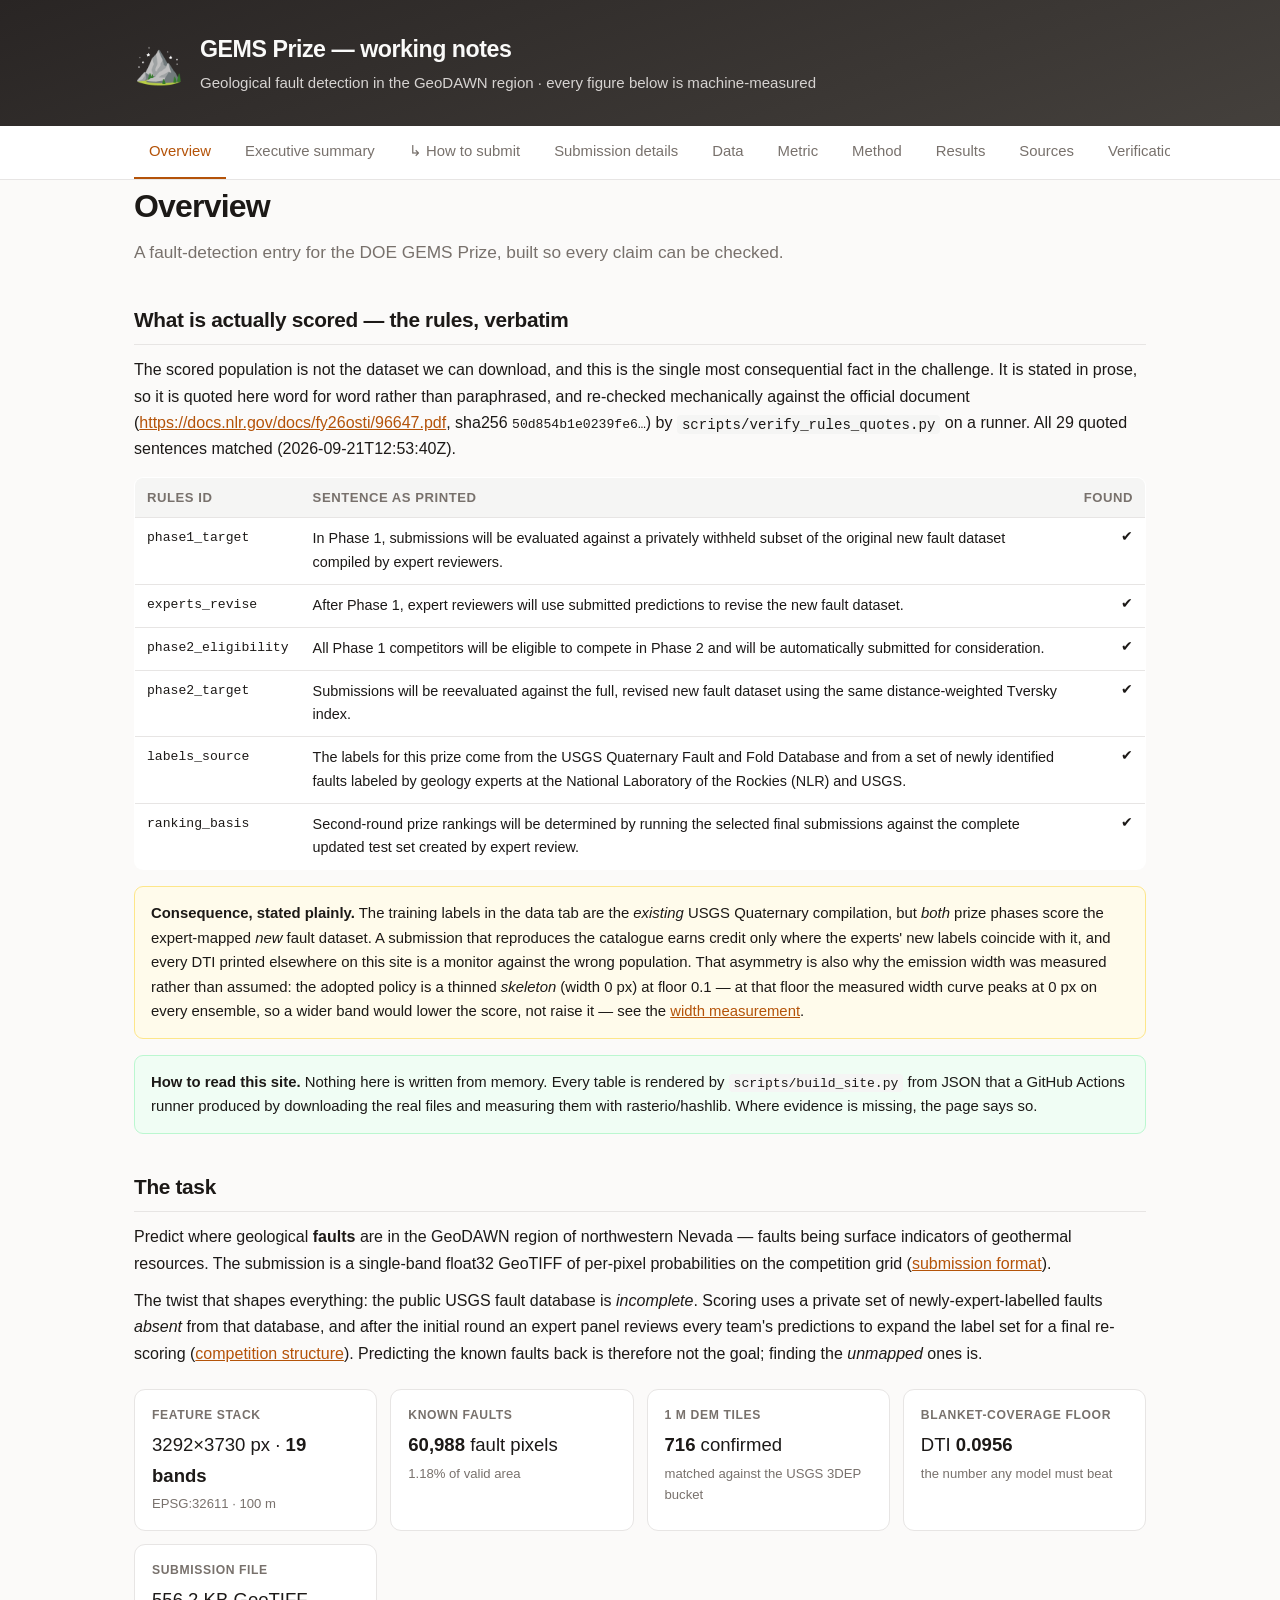
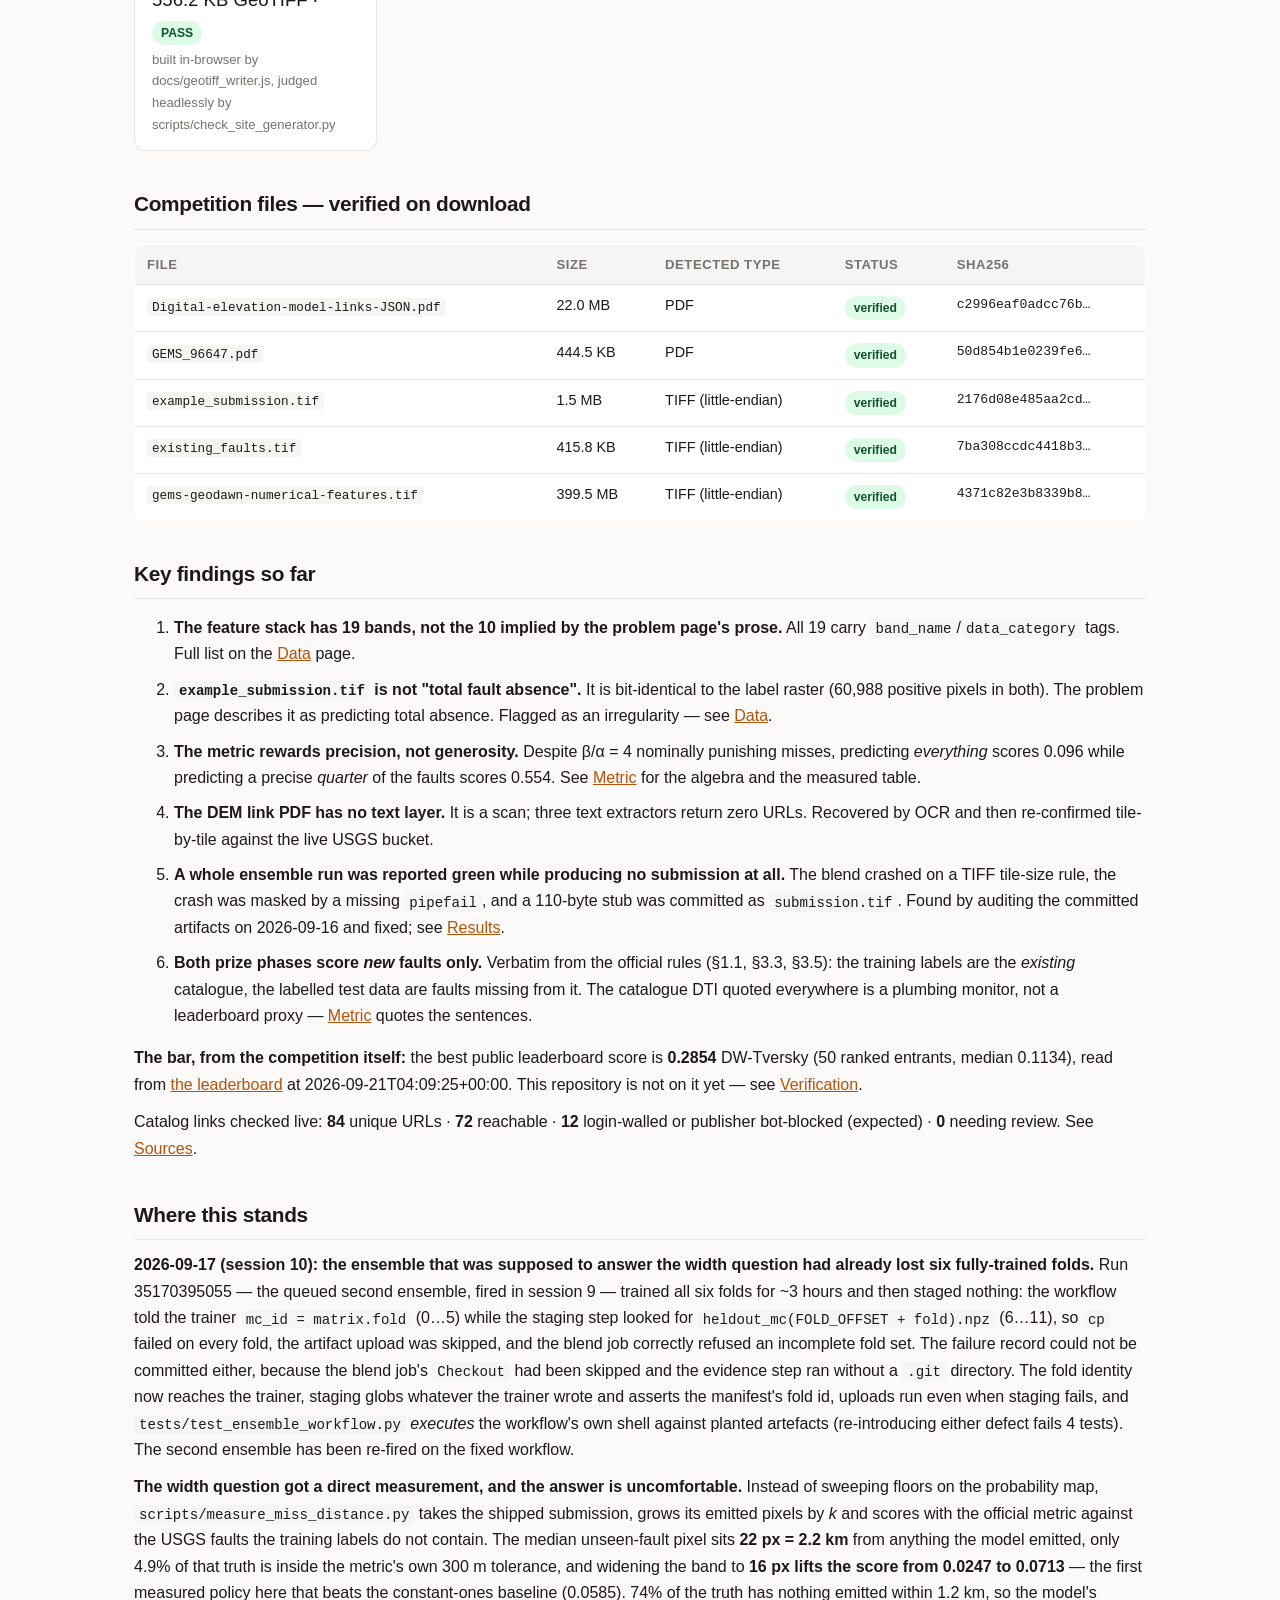
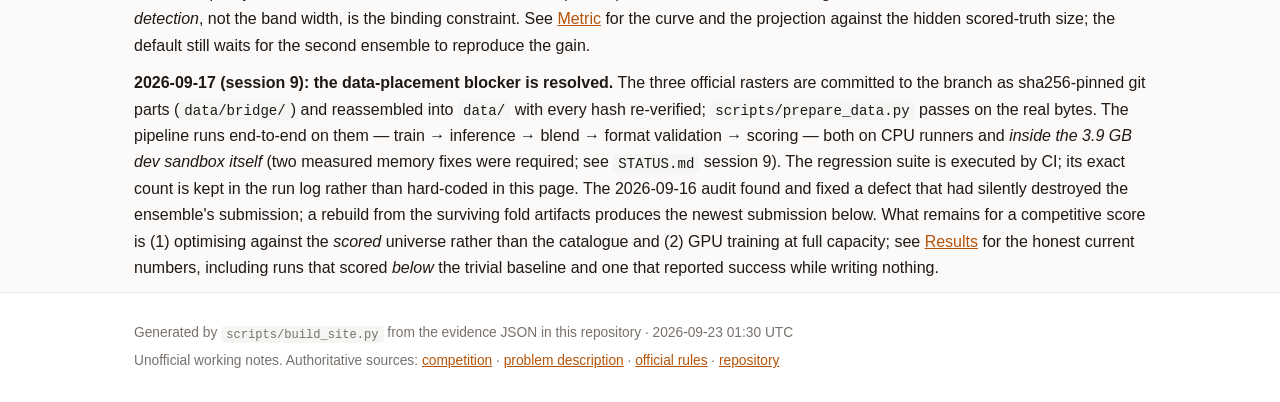
==== docs/index.html @ 97095c9c "Inline the generator's JS: Pages does not publish a new docs/*.js, so the site had a dead button Mea" ====
<!DOCTYPE html>
<html lang="en"><head>
<meta charset="utf-8">
<meta name="viewport" content="width=device-width, initial-scale=1">
<title>Overview — GEMS Prize</title>
<meta name="description" content="Auditable, machine-verified working notes for the DOE GEMS Prize fault-detection challenge.">
<link rel="stylesheet" href="style.css">
<link rel="icon" href="data:image/svg+xml,<svg xmlns=%22http://www.w3.org/2000/svg%22 viewBox=%220 0 100 100%22><text y=%22.9em%22 font-size=%2290%22>⛰️</text></svg>">
</head><body>
<header>
  <div class="wrap">
    <div class="brand"><span class="logo">⛰️</span>
      <div><div class="name">GEMS Prize — working notes</div>
      <div class="tag">Geological fault detection in the GeoDAWN region · every figure below is machine-measured</div></div>
    </div>
  </div>
</header>
<nav><div class="wrap"><a href="index.html" class="active">Overview</a><a href="executive_summary.html">Executive summary</a><a href="how_to_submit.html">↳ How to submit</a><a href="submission.html">Submission details</a><a href="data.html">Data</a><a href="metric.html">Metric</a><a href="method.html">Method</a><a href="results.html">Results</a><a href="sources.html">Sources</a><a href="verification.html">Verification</a><a href="review.html">Current review</a><a href="reproduce.html">Reproduce</a></div></nav>
<main class="wrap">
<h1>Overview</h1>
<p class="lede">A fault-detection entry for the DOE GEMS Prize, built so every claim can be checked.</p>
<h2>What is actually scored &mdash; the rules, verbatim</h2>
<p>The scored population is not the dataset we can download, and this is the single most consequential fact in the challenge. It is stated in prose, so it is quoted here word for word rather than paraphrased, and re-checked mechanically against the official document (<a href="https://docs.nlr.gov/docs/fy26osti/96647.pdf">https://docs.nlr.gov/docs/fy26osti/96647.pdf</a>, sha256 <span class="mono small">50d854b1e0239fe6&hellip;</span>) by <code>scripts/verify_rules_quotes.py</code> on a runner. All 29 quoted sentences matched (2026-09-21T12:53:40Z).</p><table><thead><tr><th>rules id</th><th>sentence as printed</th><th>found</th></tr></thead><tbody><tr><td class="mono small">phase1_target</td><td>In Phase 1, submissions will be evaluated against a privately withheld subset of the original new fault dataset compiled by expert reviewers.</td><td class="num"><span class="ok">&#10004;</span></td></tr><tr><td class="mono small">experts_revise</td><td>After Phase 1, expert reviewers will use submitted predictions to revise the new fault dataset.</td><td class="num"><span class="ok">&#10004;</span></td></tr><tr><td class="mono small">phase2_eligibility</td><td>All Phase 1 competitors will be eligible to compete in Phase 2 and will be automatically submitted for consideration.</td><td class="num"><span class="ok">&#10004;</span></td></tr><tr><td class="mono small">phase2_target</td><td>Submissions will be reevaluated against the full, revised new fault dataset using the same distance-weighted Tversky index.</td><td class="num"><span class="ok">&#10004;</span></td></tr><tr><td class="mono small">labels_source</td><td>The labels for this prize come from the USGS Quaternary Fault and Fold Database and from a set of newly identified faults labeled by geology experts at the National Laboratory of the Rockies (NLR) and USGS.</td><td class="num"><span class="ok">&#10004;</span></td></tr><tr><td class="mono small">ranking_basis</td><td>Second-round prize rankings will be determined by running the selected final submissions against the complete updated test set created by expert review.</td><td class="num"><span class="ok">&#10004;</span></td></tr></tbody></table><div class="note warn"><b>Consequence, stated plainly.</b> The training labels in the data tab are the <em>existing</em> USGS Quaternary compilation, but <em>both</em> prize phases score the expert-mapped <em>new</em> fault dataset. A submission that reproduces the catalogue earns credit only where the experts' new labels coincide with it, and every DTI printed elsewhere on this site is a monitor against the wrong population. That asymmetry is also why the emission width was measured rather than assumed: the adopted policy is a thinned <em>skeleton</em> (width 0 px) at floor 0.1 &mdash; at that floor the measured width curve peaks at 0 px on every ensemble, so a wider band would lower the score, not raise it &mdash; see the <a href='metric.html#width'>width measurement</a>.</div>
<div class="note ok"><strong>How to read this site.</strong> Nothing here is written from memory. Every table is rendered by <code>scripts/build_site.py</code> from JSON that a GitHub Actions runner produced by downloading the real files and measuring them with rasterio/hashlib. Where evidence is missing, the page says so.</div>

<h2>The task</h2>
<p>Predict where geological <b>faults</b> are in the GeoDAWN region of northwestern Nevada — faults
being surface indicators of geothermal resources. The submission is a single-band float32 GeoTIFF of
per-pixel probabilities on the competition grid
(<a href="https://www.drivendata.org/competitions/306/competition-doe-gems/page/967/#submission-format">submission format</a>).</p>

<p>The twist that shapes everything: the public USGS fault database is <em>incomplete</em>. Scoring
uses a private set of newly-expert-labelled faults <em>absent</em> from that database, and after the
initial round an expert panel reviews every team's predictions to expand the label set for a final
re-scoring (<a href="https://www.drivendata.org/competitions/306/competition-doe-gems/page/967/#competition-structure">competition structure</a>). Predicting the known
faults back is therefore not the goal; finding the <em>unmapped</em> ones is.</p>

<div class="stats"><div class="stat"><div class="k">Feature stack</div><div class="v">3292×3730 px · <b>19 bands</b></div><div class="s">EPSG:32611 · 100 m</div></div><div class="stat"><div class="k">Known faults</div><div class="v"><b>60,988</b> fault pixels</div><div class="s">1.18% of valid area</div></div><div class="stat"><div class="k">1 m DEM tiles</div><div class="v"><b>716</b> confirmed</div><div class="s">matched against the USGS 3DEP bucket</div></div><div class="stat"><div class="k">Blanket-coverage floor</div><div class="v">DTI <b>0.0956</b></div><div class="s">the number any model must beat</div></div><div class="stat"><div class="k">Submission file</div><div class="v">556.2 KB GeoTIFF · <span class="pill ok">PASS</span></div><div class="s">built in-browser by docs/geotiff_writer.js, judged headlessly by scripts/check_site_generator.py</div></div></div>

<h2>Competition files — verified on download</h2>
<table><thead><tr><th>File</th><th>Size</th><th>Detected type</th><th>Status</th><th>sha256</th></tr></thead><tbody><tr><td><code>Digital-elevation-model-links-JSON.pdf</code></td><td>22.0 MB</td><td>PDF</td><td><span class="pill ok">verified</span></td><td class="mono small">c2996eaf0adcc76b…</td></tr><tr><td><code>GEMS_96647.pdf</code></td><td>444.5 KB</td><td>PDF</td><td><span class="pill ok">verified</span></td><td class="mono small">50d854b1e0239fe6…</td></tr><tr><td><code>example_submission.tif</code></td><td>1.5 MB</td><td>TIFF (little-endian)</td><td><span class="pill ok">verified</span></td><td class="mono small">2176d08e485aa2cd…</td></tr><tr><td><code>existing_faults.tif</code></td><td>415.8 KB</td><td>TIFF (little-endian)</td><td><span class="pill ok">verified</span></td><td class="mono small">7ba308ccdc4418b3…</td></tr><tr><td><code>gems-geodawn-numerical-features.tif</code></td><td>399.5 MB</td><td>TIFF (little-endian)</td><td><span class="pill ok">verified</span></td><td class="mono small">4371c82e3b8339b8…</td></tr></tbody></table>

<h2>Key findings so far</h2>
<ol class="findings">
  <li><b>The feature stack has 19 bands, not the 10 implied by the problem page's prose.</b>
      All 19 carry <code>band_name</code>/<code>data_category</code> tags. Full list on the
      <a href="data.html">Data</a> page.</li>
  <li><b><code>example_submission.tif</code> is not "total fault absence".</b> It is bit-identical
      to the label raster (60,988 positive pixels in both). The problem page describes it as
      predicting total absence. Flagged as an irregularity — see <a href="data.html">Data</a>.</li>
  <li><b>The metric rewards precision, not generosity.</b> Despite β/α = 4 nominally punishing
      misses, predicting <em>everything</em> scores 0.096 while predicting a precise <em>quarter</em>
      of the faults scores 0.554. See <a href="metric.html">Metric</a> for the algebra and the
      measured table.</li>
  <li><b>The DEM link PDF has no text layer.</b> It is a scan; three text extractors return zero
      URLs. Recovered by OCR and then re-confirmed tile-by-tile against the live USGS bucket.</li>
  <li><b>A whole ensemble run was reported green while producing no submission at all.</b> The blend
      crashed on a TIFF tile-size rule, the crash was masked by a missing <code>pipefail</code>, and a
      110-byte stub was committed as <code>submission.tif</code>. Found by auditing the committed
      artifacts on 2026-09-16 and fixed; see <a href="results.html">Results</a>.</li>
  <li><b>Both prize phases score <em>new</em> faults only.</b> Verbatim from the official rules
      (§1.1, §3.3, §3.5): the training labels are the <em>existing</em> catalogue, the labelled test
      data are faults missing from it. The catalogue DTI quoted everywhere is a plumbing monitor, not
      a leaderboard proxy — <a href="metric.html">Metric</a> quotes the sentences.</li>
</ol>
<p><b>The bar, from the competition itself:</b> the best public leaderboard score is <b>0.2854</b> DW-Tversky (50 ranked entrants, median 0.1134), read from <a href="https://www.drivendata.org/competitions/306/competition-doe-gems/leaderboard/">the leaderboard</a> at 2026-09-21T04:09:25+00:00. This repository is not on it yet — see <a href="verification.html#leaderboard">Verification</a>.</p>
<p>Catalog links checked live: <b>84</b> unique URLs · <b>72</b> reachable · <b>12</b> login-walled or publisher bot-blocked (expected) · <b>0</b> needing review. See <a href="sources.html">Sources</a>.</p>

<h2>Where this stands</h2>
<p><b>2026-09-17 (session 10): the ensemble that was supposed to answer the width question had
already lost six fully-trained folds.</b> Run 35170395055 — the queued second ensemble, fired in
session 9 — trained all six folds for ~3 hours and then staged nothing: the workflow told the
trainer <code>mc_id = matrix.fold</code> (0…5) while the staging step looked for
<code>heldout_mc(FOLD_OFFSET + fold).npz</code> (6…11), so <code>cp</code> failed on every fold,
the artifact upload was skipped, and the blend job correctly refused an incomplete fold set. The
failure record could not be committed either, because the blend job's <code>Checkout</code> had
been skipped and the evidence step ran without a <code>.git</code> directory. The fold identity now
reaches the trainer, staging globs whatever the trainer wrote and asserts the manifest's fold id,
uploads run even when staging fails, and <code>tests/test_ensemble_workflow.py</code> <em>executes</em>
the workflow's own shell against planted artefacts (re-introducing either defect fails 4 tests).
The second ensemble has been re-fired on the fixed workflow.</p>
<p><b>The width question got a direct measurement, and the answer is uncomfortable.</b> Instead of
sweeping floors on the probability map, <code>scripts/measure_miss_distance.py</code> takes the
shipped submission, grows its emitted pixels by <i>k</i> and scores with the official metric against
the USGS faults the training labels do not contain. The median unseen-fault pixel sits
<b>22 px = 2.2 km</b> from anything the model emitted, only 4.9% of that truth is inside the metric's
own 300 m tolerance, and widening the band to <b>16 px lifts the score from 0.0247 to 0.0713</b> —
the first measured policy here that beats the constant-ones baseline (0.0585). 74% of the truth has
nothing emitted within 1.2 km, so the model's <em>detection</em>, not the band width, is the binding
constraint. See <a href="metric.html#miss">Metric</a> for the curve and the projection against the
hidden scored-truth size; the default still waits for the second ensemble to reproduce the gain.</p>
<p><b>2026-09-17 (session 9): the data-placement blocker is resolved.</b> The three official rasters
are committed to the branch as sha256-pinned git parts (<code>data/bridge/</code>) and reassembled into
<code>data/</code> with every hash re-verified; <code>scripts/prepare_data.py</code> passes on the real
bytes. The pipeline runs end-to-end on them — train → inference → blend → format validation → scoring —
both on CPU runners and <em>inside the 3.9 GB dev sandbox itself</em> (two measured memory fixes were
required; see <code>STATUS.md</code> session 9). The regression suite is executed by CI; its exact
count is kept in the run log rather than hard-coded in this page. The 2026-09-16 audit found and
fixed a defect that had silently destroyed the ensemble's submission; a rebuild from the surviving
fold artifacts produces the newest submission below. What remains for a competitive score is
(1) optimising against the <em>scored</em> universe rather than the catalogue and (2) GPU training at
full capacity; see <a href="results.html">Results</a> for the honest current numbers, including runs
that scored <em>below</em> the trivial baseline and one that reported success while writing nothing.</p>

</main>
<footer><div class="wrap">
  <p>Generated by <code>scripts/build_site.py</code> from the evidence JSON in this repository · 2026-09-23 01:30 UTC</p>
  <p>Unofficial working notes. Authoritative sources: <a href="https://www.drivendata.org/competitions/306/competition-doe-gems/">competition</a> ·
     <a href="https://www.drivendata.org/competitions/306/competition-doe-gems/page/967/">problem description</a> · <a href="https://docs.nlr.gov/docs/fy26osti/96647.pdf">official rules</a> ·
     <a href="https://github.com/buffedlizard55-lab/GEMSDOE">repository</a></p>
</div></footer>

</body></html>
---- docs/style.css ----
:root{
  --bg:#fbfaf9; --fg:#1c1917; --muted:#78716c; --line:#e7e5e4; --card:#fff;
  --accent:#b45309; --accent-dark:#78350f; --ok:#15803d; --warn:#b45309; --bad:#b91c1c;
  --mono:ui-monospace,SFMono-Regular,"SF Mono",Menlo,Consolas,monospace;
}
*{box-sizing:border-box}
html{-webkit-text-size-adjust:100%}
body{margin:0;background:var(--bg);color:var(--fg);
  font:16px/1.65 -apple-system,BlinkMacSystemFont,"Segoe UI",Inter,Roboto,Helvetica,Arial,sans-serif}
.wrap{max-width:1060px;margin:0 auto;padding:0 24px}
header{background:linear-gradient(160deg,#292524,#44403c);color:#fafaf9;padding:30px 0}
.brand{display:flex;align-items:center;gap:16px}
.logo{font-size:40px;line-height:1}
.name{font-size:1.45rem;font-weight:680;letter-spacing:-.02em}
.tag{color:#d6d3d1;font-size:.94rem;margin-top:3px}
nav{background:var(--card);border-bottom:1px solid var(--line);position:sticky;top:0;z-index:10}
nav .wrap{display:flex;gap:4px;overflow-x:auto}
nav a{padding:13px 15px;color:var(--muted);text-decoration:none;font-size:.93rem;font-weight:520;
  border-bottom:2px solid transparent;white-space:nowrap}
nav a:hover{color:var(--fg)}
nav a.active{color:var(--accent);border-bottom-color:var(--accent)}
main{padding:34px 0 60px}
h1{font-size:2rem;letter-spacing:-.025em;margin:0 0 6px;font-weight:700}
.lede{color:var(--muted);font-size:1.08rem;margin:0 0 26px}
h2{font-size:1.3rem;margin:36px 0 12px;letter-spacing:-.015em;padding-bottom:7px;
  border-bottom:1px solid var(--line);font-weight:650}
h3{font-size:1.05rem;margin:26px 0 9px;font-weight:620}
p{margin:11px 0}
a{color:var(--accent)}
a:hover{color:var(--accent-dark)}
code{font-family:var(--mono);font-size:.88em;background:#f5f5f4;padding:1.5px 5px;border-radius:4px}
pre{background:#292524;color:#e7e5e4;padding:16px 18px;border-radius:9px;overflow-x:auto;
  font-family:var(--mono);font-size:.86rem;line-height:1.6}
pre code{background:none;padding:0;color:inherit;font-size:1em}
pre.math{background:#f5f5f4;color:#1c1917;border-left:3px solid var(--accent)}
pre.math.big{font-size:1.02rem;font-weight:600;text-align:center}
table{width:100%;border-collapse:collapse;margin:14px 0;font-size:.9rem;
  background:var(--card);border:1px solid var(--line);border-radius:9px;overflow:hidden}
th,td{padding:9px 12px;text-align:left;border-bottom:1px solid var(--line);vertical-align:top}
thead th{background:#f5f5f4;font-weight:620;font-size:.82rem;text-transform:uppercase;
  letter-spacing:.04em;color:var(--muted)}
tbody tr:last-child td{border-bottom:none}
tbody tr:hover{background:#fafaf9}
table.kv th{width:190px;color:var(--muted);font-weight:560;background:#fafaf9}
td.num{text-align:right;font-variant-numeric:tabular-nums;font-family:var(--mono);font-size:.85rem}
tr.hl{background:#fffbeb}
tr.hl:hover{background:#fef3c7}
.mono{font-family:var(--mono)}
.small{font-size:.82rem}
table.bands td:nth-child(4){font-size:.85rem;color:#44403c}
.note{padding:14px 16px;border-radius:9px;margin:16px 0;font-size:.93rem;border:1px solid}
.note.ok{background:#f0fdf4;border-color:#bbf7d0}
.note.warn{background:#fffbeb;border-color:#fde68a}
.note.bad{background:#fef2f2;border-color:#fecaca}
.stats{display:grid;grid-template-columns:repeat(auto-fit,minmax(205px,1fr));gap:13px;margin:22px 0}
.stat{background:var(--card);border:1px solid var(--line);border-radius:11px;padding:15px 17px}
.stat .k{font-size:.76rem;text-transform:uppercase;letter-spacing:.05em;color:var(--muted);
  font-weight:620}
.stat .v{font-size:1.16rem;margin:5px 0 2px}
.stat .s{font-size:.82rem;color:var(--muted)}
.pill{display:inline-block;padding:2px 9px;border-radius:999px;font-size:.76rem;font-weight:620;
  margin:2px 3px 2px 0}
.pill.ok{background:#dcfce7;color:#14532d}
.pill.bad{background:#fee2e2;color:#7f1d1d}
.pill.info{background:#e0f2fe;color:#075985}
.pill.warn{background:#fef3c7;color:#78350f}
ol.findings li{margin:9px 0}
ul li,ol li{margin:5px 0}
table.cmp td:nth-child(4){color:#44403c;font-size:.87rem}
/* the in-browser .tif generator panel on docs/how_to_submit.html */
#tif-generator{background:var(--card);border:1px solid var(--line);border-radius:12px;
  padding:18px 20px;margin:20px 0;box-shadow:0 1px 2px rgba(0,0,0,.03)}
.gen-head h3{margin:0 0 4px;font-size:1.12rem}
.gen-sub{color:var(--muted);font-size:.92rem;margin:0 0 14px}
.gen-facts{display:grid;grid-template-columns:repeat(auto-fit,minmax(320px,1fr));gap:2px 18px;
  background:#fafaf9;border:1px solid var(--line);border-radius:9px;padding:10px 14px;margin-bottom:14px}
.gen-kv{display:flex;gap:10px;justify-content:space-between;align-items:baseline;padding:3px 0;
  border-bottom:1px dashed var(--line);font-size:.86rem}
.gen-kv:last-child{border-bottom:none}
.gen-k{color:var(--muted);font-weight:560;white-space:nowrap}
.gen-v{text-align:right;word-break:break-all}
.gen-actions{display:flex;gap:10px;flex-wrap:wrap;margin:6px 0 2px}
.gen-btn{font:inherit;font-size:.92rem;font-weight:600;padding:9px 15px;border-radius:9px;
  border:1px solid var(--line);background:#fff;color:var(--fg);cursor:pointer}
.gen-btn:hover{border-color:var(--accent);color:var(--accent-dark)}
.gen-btn.primary{background:var(--accent);border-color:var(--accent);color:#fff;text-decoration:none}
.gen-btn.primary:hover{background:var(--accent-dark);color:#fff}
.gen-btn:disabled{opacity:.55;cursor:progress}
.gen-status{font-size:.92rem;margin:10px 0 4px;padding:8px 12px;border-radius:8px;background:#f5f5f4}
.gen-status.ok{background:#f0fdf4;color:#14532d}
.gen-status.bad{background:#fef2f2;color:#7f1d1d}
.gen-status.run{background:#eff6ff;color:#1e3a8a}
ul.gen-stages{list-style:none;padding:0;margin:8px 0;font-size:.86rem}
ul.gen-stages li{padding:3px 0;border-bottom:1px dashed var(--line);display:flex;gap:9px}
ul.gen-stages li:last-child{border-bottom:none}
.stage-name{font-weight:560;min-width:250px}
.stage-detail{color:var(--muted);font-family:var(--mono);font-size:.82rem;word-break:break-all}
.stage.ok .stage-name::before{content:"¹3  ";color:var(--ok)}
.stage.bad .stage-name::before{content:"¹7  ";color:var(--bad)}
.stage.run .stage-name::before{content:"CC  ";color:var(--muted)}
table.gen-checks{font-size:.84rem;margin:12px 0}
table.gen-checks th{padding:6px 10px}
table.gen-checks td{padding:5px 10px}
.gen-download{display:flex;gap:14px;align-items:center;flex-wrap:wrap;margin:10px 0 4px}
.gen-hash{color:var(--muted);font-size:.78rem;line-height:1.55;flex:1;min-width:280px}
footer{border-top:1px solid var(--line);background:var(--card);padding:24px 0;
  color:var(--muted);font-size:.86rem}
footer p{margin:5px 0}
@media(max-width:640px){
  .wrap{padding:0 16px} h1{font-size:1.6rem}
  table{font-size:.83rem;display:block;overflow-x:auto}
  table.kv th{width:auto}
}
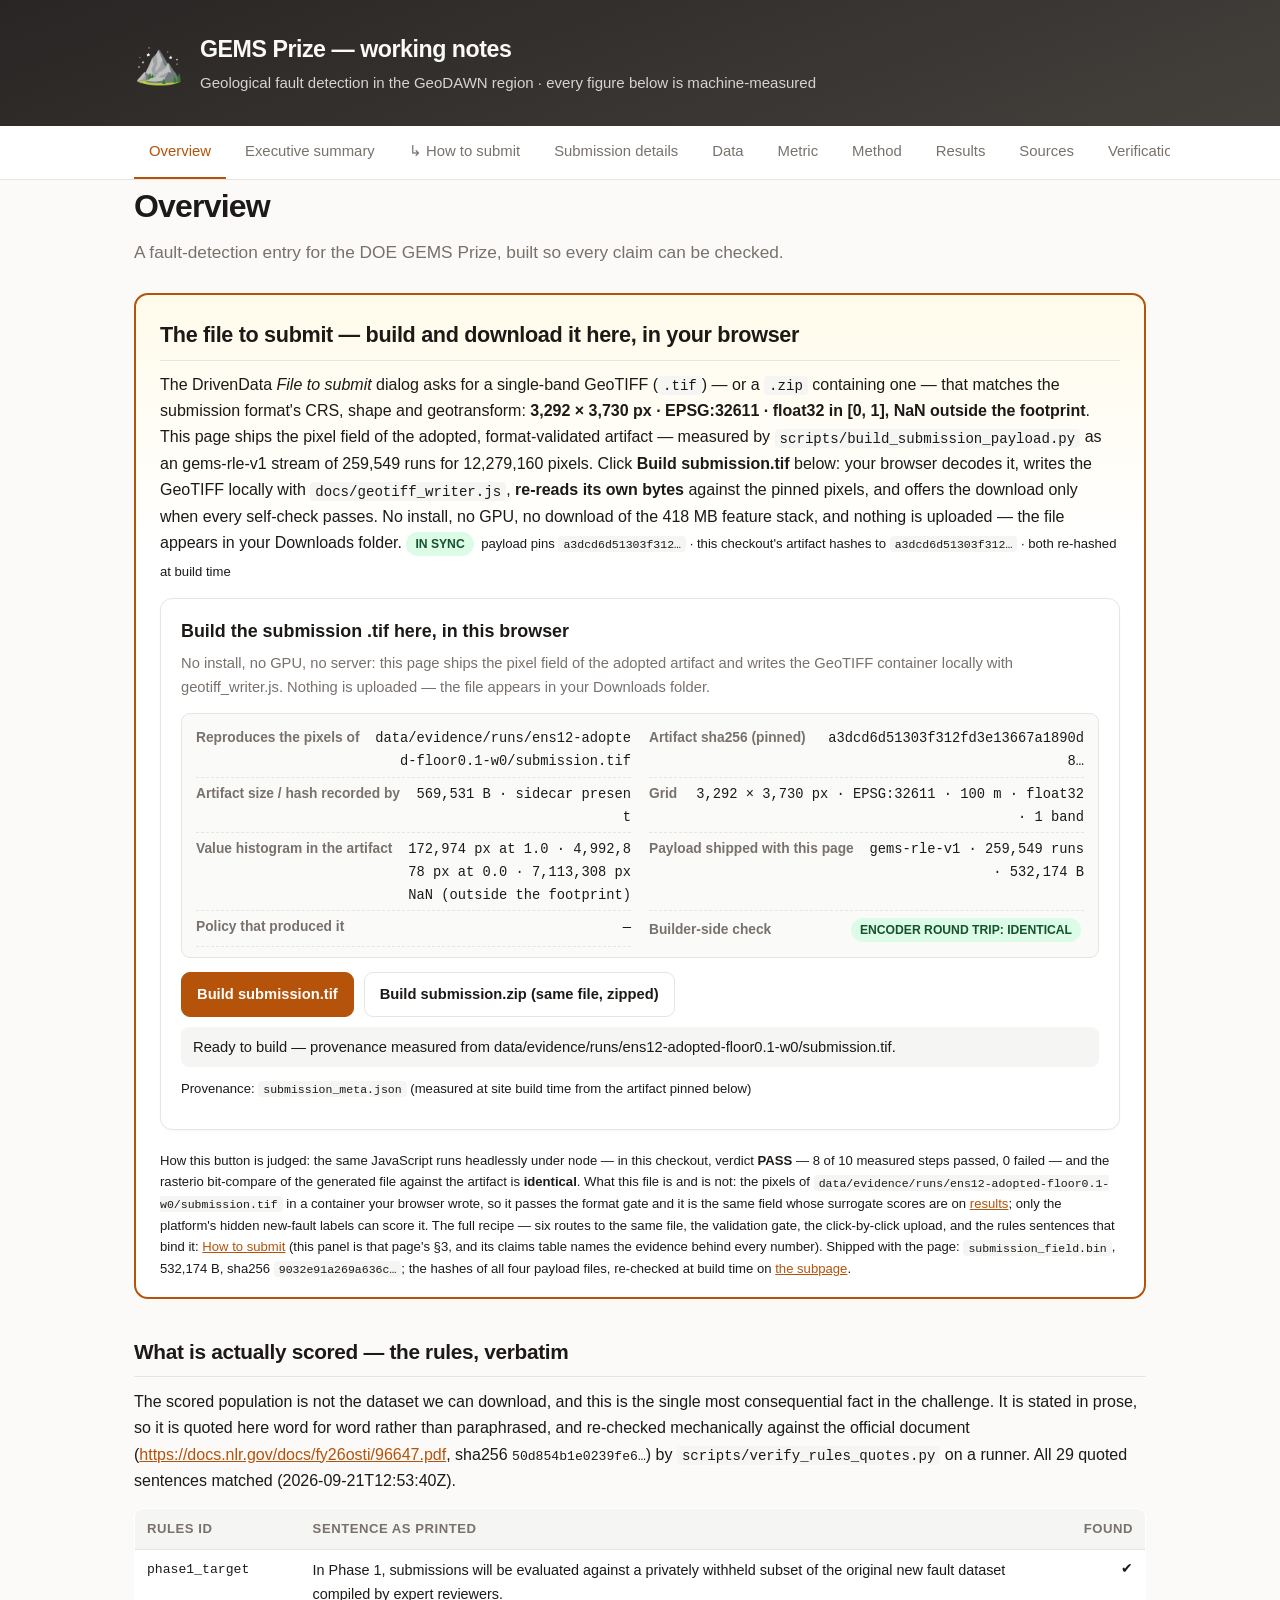
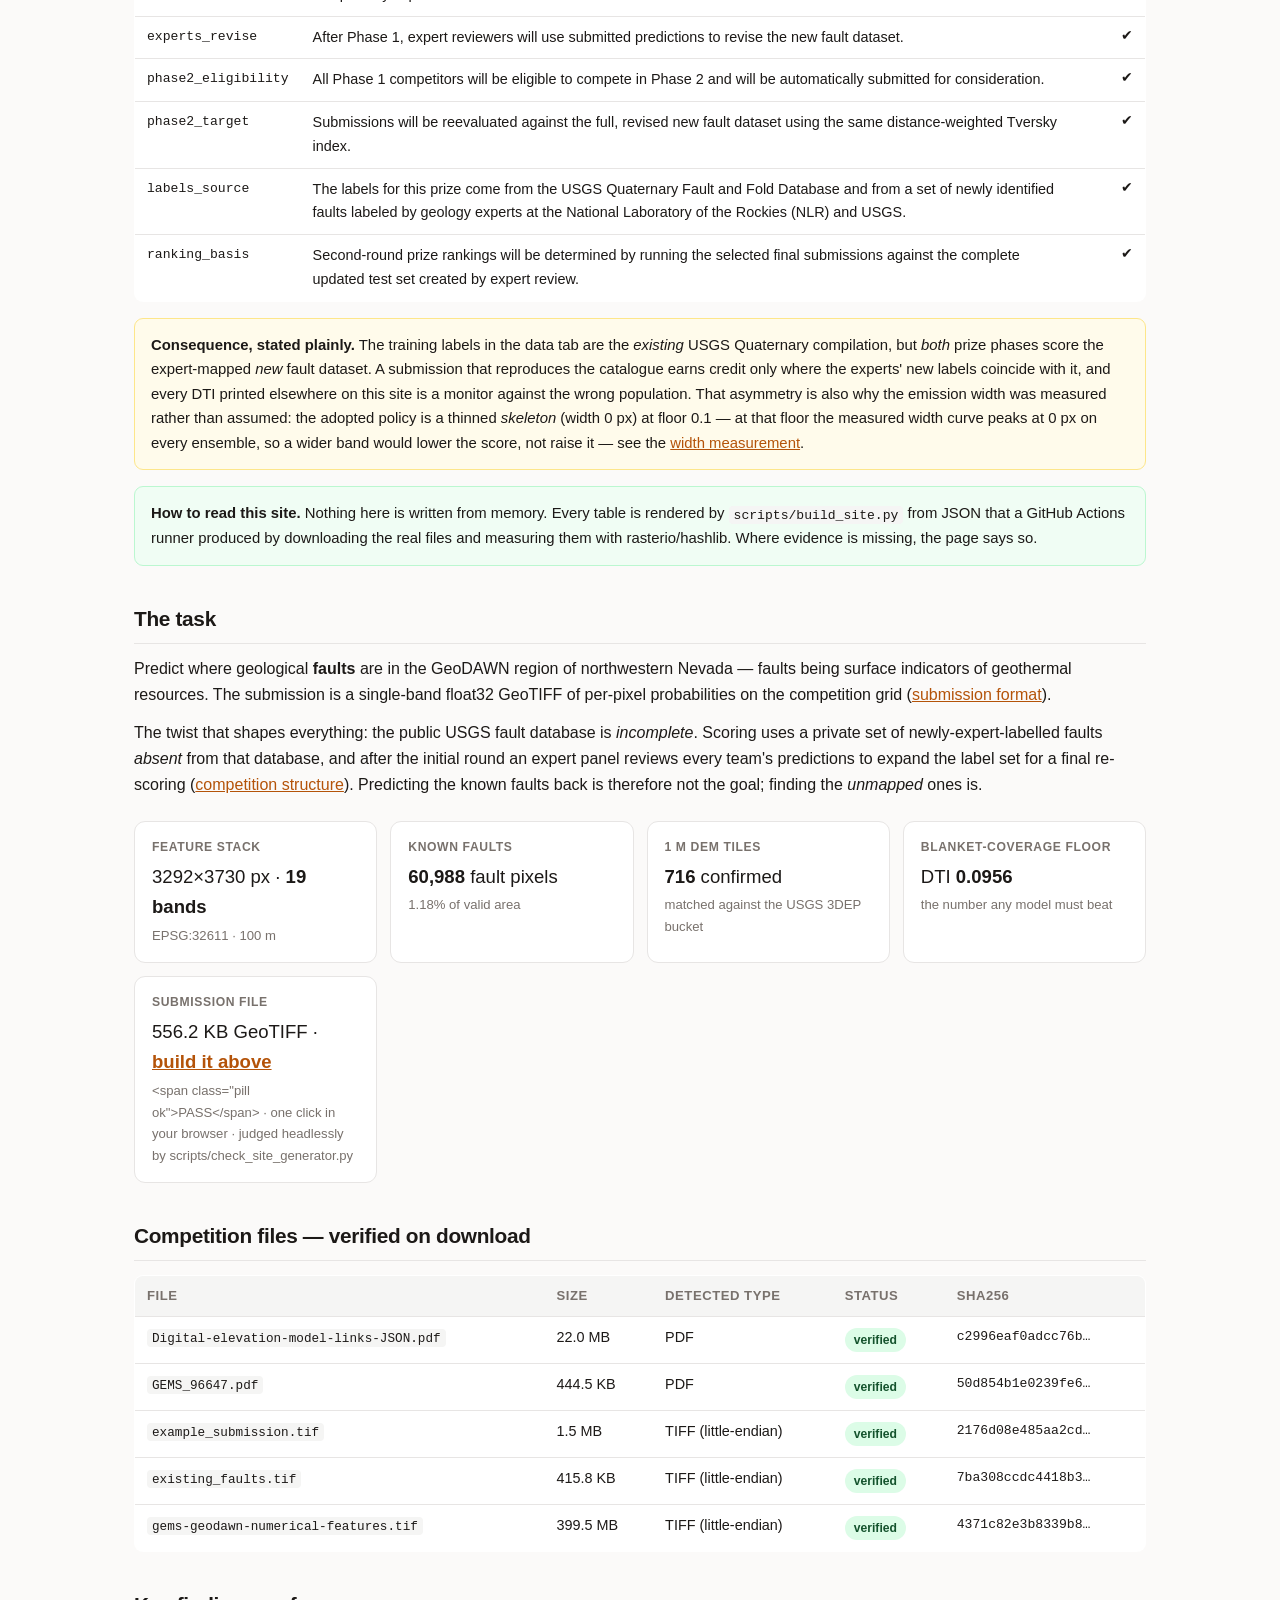
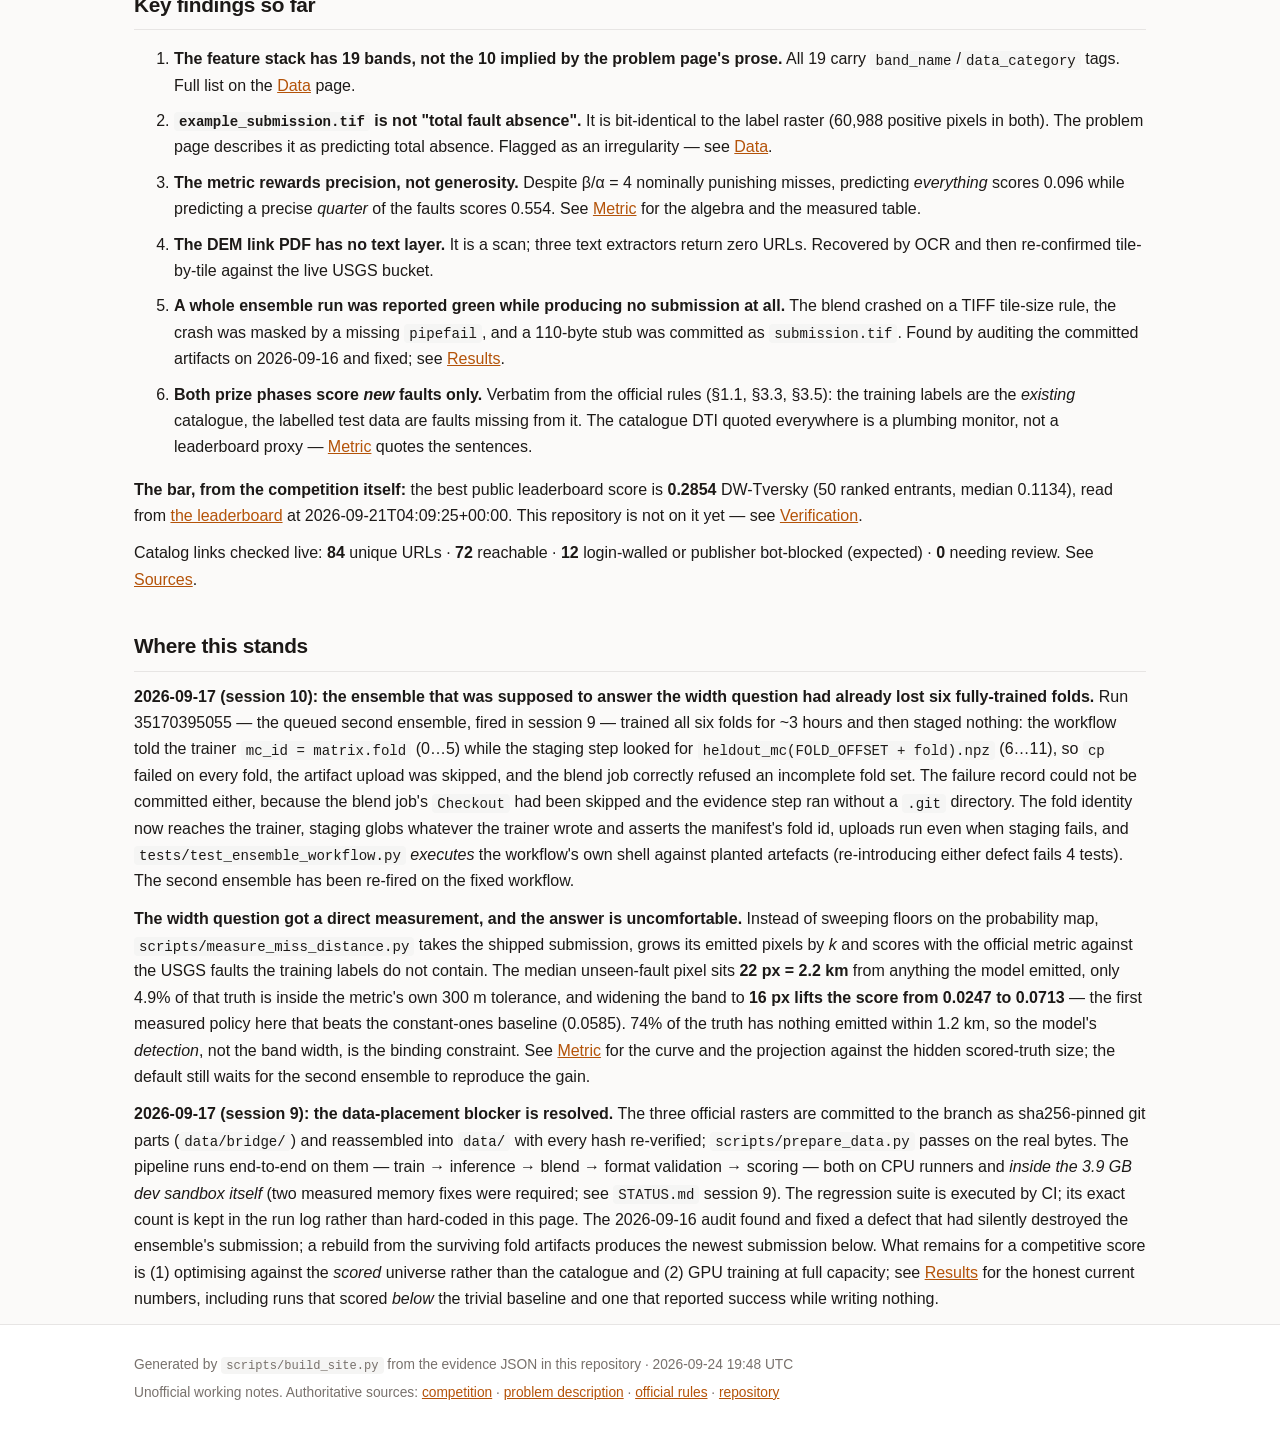
==== commit dfe47380: "Site: in-browser submission generator now leads the landing page and the executive summary The user " ====
--- a/docs/index.html
+++ b/docs/index.html
@@ -19,6 +19,13 @@
 <main class="wrap">
 <h1>Overview</h1>
 <p class="lede">A fault-detection entry for the DOE GEMS Prize, built so every claim can be checked.</p>
+<section id="build-submission" class="build-hero">
+<h2 id="generate-here">The file to submit &mdash; build and download it here, in your browser</h2>
+<p>The DrivenData <em>File to submit</em> dialog asks for a single-band GeoTIFF (<code>.tif</code>) &mdash; or a <code>.zip</code> containing one &mdash; that matches the submission format's CRS, shape and geotransform: <b>3,292 &times; 3,730 px &middot; EPSG:32611 &middot; float32 in [0, 1], NaN outside the footprint</b>. This page ships the pixel field of the adopted, format-validated artifact — measured by <code>scripts/build_submission_payload.py</code> as an gems-rle-v1 stream of 259,549 runs for 12,279,160 pixels. Click <b>Build submission.tif</b> below: your browser decodes it, writes the GeoTIFF locally with <code>docs/geotiff_writer.js</code>, <b>re-reads its own bytes</b> against the pinned pixels, and offers the download only when every self-check passes. No install, no GPU, no download of the 418 MB feature stack, and nothing is uploaded — the file appears in your Downloads folder. <span class="pill ok">IN SYNC</span> <span class="small">payload pins <code>a3dcd6d51303f312&hellip;</code> &middot; this checkout's artifact hashes to <code>a3dcd6d51303f312&hellip;</code> &middot; both re-hashed at build time</span></p>
+<div id="tif-generator" data-meta="submission_meta.json" data-blob="submission_field.bin"
+     data-artifact="data/evidence/runs/ens12-adopted-floor0.1-w0/submission.tif" data-sha256="a3dcd6d51303f312fd3e13667a1890d8eeab0752483432ddd46bc74231168009"></div>
+<p class="small">How this button is judged: the same JavaScript runs headlessly under node — in this checkout, verdict <b>PASS</b> — 8 of 10 measured steps passed, 0 failed — and the rasterio bit-compare of the generated file against the artifact is <b>identical</b>. What this file is and is not: the pixels of <code>data/evidence/runs/ens12-adopted-floor0.1-w0/submission.tif</code> in a container your browser wrote, so it passes the format gate and it is the same field whose surrogate scores are on <a href="results.html">results</a>; only the platform's hidden new-fault labels can score it. The full recipe — six routes to the same file, the validation gate, the click-by-click upload, and the rules sentences that bind it: <a href="how_to_submit.html">How to submit</a> (this panel is that page's &sect;3, and its claims table names the evidence behind every number). Shipped with the page: <code>submission_field.bin</code>, 532,174 B, sha256 <code>9032e91a269a636c&hellip;</code>; the hashes of all four payload files, re-checked at build time on <a href="how_to_submit.html#generate">the subpage</a>.</p>
+</section>
 <h2>What is actually scored &mdash; the rules, verbatim</h2>
 <p>The scored population is not the dataset we can download, and this is the single most consequential fact in the challenge. It is stated in prose, so it is quoted here word for word rather than paraphrased, and re-checked mechanically against the official document (<a href="https://docs.nlr.gov/docs/fy26osti/96647.pdf">https://docs.nlr.gov/docs/fy26osti/96647.pdf</a>, sha256 <span class="mono small">50d854b1e0239fe6&hellip;</span>) by <code>scripts/verify_rules_quotes.py</code> on a runner. All 29 quoted sentences matched (2026-09-21T12:53:40Z).</p><table><thead><tr><th>rules id</th><th>sentence as printed</th><th>found</th></tr></thead><tbody><tr><td class="mono small">phase1_target</td><td>In Phase 1, submissions will be evaluated against a privately withheld subset of the original new fault dataset compiled by expert reviewers.</td><td class="num"><span class="ok">&#10004;</span></td></tr><tr><td class="mono small">experts_revise</td><td>After Phase 1, expert reviewers will use submitted predictions to revise the new fault dataset.</td><td class="num"><span class="ok">&#10004;</span></td></tr><tr><td class="mono small">phase2_eligibility</td><td>All Phase 1 competitors will be eligible to compete in Phase 2 and will be automatically submitted for consideration.</td><td class="num"><span class="ok">&#10004;</span></td></tr><tr><td class="mono small">phase2_target</td><td>Submissions will be reevaluated against the full, revised new fault dataset using the same distance-weighted Tversky index.</td><td class="num"><span class="ok">&#10004;</span></td></tr><tr><td class="mono small">labels_source</td><td>The labels for this prize come from the USGS Quaternary Fault and Fold Database and from a set of newly identified faults labeled by geology experts at the National Laboratory of the Rockies (NLR) and USGS.</td><td class="num"><span class="ok">&#10004;</span></td></tr><tr><td class="mono small">ranking_basis</td><td>Second-round prize rankings will be determined by running the selected final submissions against the complete updated test set created by expert review.</td><td class="num"><span class="ok">&#10004;</span></td></tr></tbody></table><div class="note warn"><b>Consequence, stated plainly.</b> The training labels in the data tab are the <em>existing</em> USGS Quaternary compilation, but <em>both</em> prize phases score the expert-mapped <em>new</em> fault dataset. A submission that reproduces the catalogue earns credit only where the experts' new labels coincide with it, and every DTI printed elsewhere on this site is a monitor against the wrong population. That asymmetry is also why the emission width was measured rather than assumed: the adopted policy is a thinned <em>skeleton</em> (width 0 px) at floor 0.1 &mdash; at that floor the measured width curve peaks at 0 px on every ensemble, so a wider band would lower the score, not raise it &mdash; see the <a href='metric.html#width'>width measurement</a>.</div>
 <div class="note ok"><strong>How to read this site.</strong> Nothing here is written from memory. Every table is rendered by <code>scripts/build_site.py</code> from JSON that a GitHub Actions runner produced by downloading the real files and measuring them with rasterio/hashlib. Where evidence is missing, the page says so.</div>
@@ -35,7 +42,7 @@
 re-scoring (<a href="https://www.drivendata.org/competitions/306/competition-doe-gems/page/967/#competition-structure">competition structure</a>). Predicting the known
 faults back is therefore not the goal; finding the <em>unmapped</em> ones is.</p>
 
-<div class="stats"><div class="stat"><div class="k">Feature stack</div><div class="v">3292×3730 px · <b>19 bands</b></div><div class="s">EPSG:32611 · 100 m</div></div><div class="stat"><div class="k">Known faults</div><div class="v"><b>60,988</b> fault pixels</div><div class="s">1.18% of valid area</div></div><div class="stat"><div class="k">1 m DEM tiles</div><div class="v"><b>716</b> confirmed</div><div class="s">matched against the USGS 3DEP bucket</div></div><div class="stat"><div class="k">Blanket-coverage floor</div><div class="v">DTI <b>0.0956</b></div><div class="s">the number any model must beat</div></div><div class="stat"><div class="k">Submission file</div><div class="v">556.2 KB GeoTIFF · <span class="pill ok">PASS</span></div><div class="s">built in-browser by docs/geotiff_writer.js, judged headlessly by scripts/check_site_generator.py</div></div></div>
+<div class="stats"><div class="stat"><div class="k">Feature stack</div><div class="v">3292×3730 px · <b>19 bands</b></div><div class="s">EPSG:32611 · 100 m</div></div><div class="stat"><div class="k">Known faults</div><div class="v"><b>60,988</b> fault pixels</div><div class="s">1.18% of valid area</div></div><div class="stat"><div class="k">1 m DEM tiles</div><div class="v"><b>716</b> confirmed</div><div class="s">matched against the USGS 3DEP bucket</div></div><div class="stat"><div class="k">Blanket-coverage floor</div><div class="v">DTI <b>0.0956</b></div><div class="s">the number any model must beat</div></div><div class="stat"><div class="k">Submission file</div><div class="v">556.2 KB GeoTIFF · <a href="#build-submission"><b>build it above</b></a></div><div class="s">&lt;span class=&quot;pill ok&quot;&gt;PASS&lt;/span&gt; · one click in your browser · judged headlessly by scripts/check_site_generator.py</div></div></div>
 
 <h2>Competition files — verified on download</h2>
 <table><thead><tr><th>File</th><th>Size</th><th>Detected type</th><th>Status</th><th>sha256</th></tr></thead><tbody><tr><td><code>Digital-elevation-model-links-JSON.pdf</code></td><td>22.0 MB</td><td>PDF</td><td><span class="pill ok">verified</span></td><td class="mono small">c2996eaf0adcc76b…</td></tr><tr><td><code>GEMS_96647.pdf</code></td><td>444.5 KB</td><td>PDF</td><td><span class="pill ok">verified</span></td><td class="mono small">50d854b1e0239fe6…</td></tr><tr><td><code>example_submission.tif</code></td><td>1.5 MB</td><td>TIFF (little-endian)</td><td><span class="pill ok">verified</span></td><td class="mono small">2176d08e485aa2cd…</td></tr><tr><td><code>existing_faults.tif</code></td><td>415.8 KB</td><td>TIFF (little-endian)</td><td><span class="pill ok">verified</span></td><td class="mono small">7ba308ccdc4418b3…</td></tr><tr><td><code>gems-geodawn-numerical-features.tif</code></td><td>399.5 MB</td><td>TIFF (little-endian)</td><td><span class="pill ok">verified</span></td><td class="mono small">4371c82e3b8339b8…</td></tr></tbody></table>
@@ -104,10 +111,12 @@
 
 </main>
 <footer><div class="wrap">
-  <p>Generated by <code>scripts/build_site.py</code> from the evidence JSON in this repository · 2026-09-23 01:30 UTC</p>
+  <p>Generated by <code>scripts/build_site.py</code> from the evidence JSON in this repository · 2026-09-24 19:48 UTC</p>
   <p>Unofficial working notes. Authoritative sources: <a href="https://www.drivendata.org/competitions/306/competition-doe-gems/">competition</a> ·
      <a href="https://www.drivendata.org/competitions/306/competition-doe-gems/page/967/">problem description</a> · <a href="https://docs.nlr.gov/docs/fy26osti/96647.pdf">official rules</a> ·
      <a href="https://github.com/buffedlizard55-lab/GEMSDOE">repository</a></p>
 </div></footer>
+<script src="geotiff_writer.js"></script>
+<script src="generate_submission.js" defer></script>
 
 </body></html>
--- a/docs/style.css
+++ b/docs/style.css
@@ -71,6 +71,12 @@
 /* the in-browser .tif generator panel on docs/how_to_submit.html */
 #tif-generator{background:var(--card);border:1px solid var(--line);border-radius:12px;
   padding:18px 20px;margin:20px 0;box-shadow:0 1px 2px rgba(0,0,0,.03)}
+/* the submission-builder hero: the first block on index.html and executive_summary.html,
+   so the file-to-submit is the most obvious thing on the site (session 24 ask) */
+.build-hero{border:2px solid var(--accent);border-radius:14px;padding:14px 24px 6px;margin:4px 0 30px;
+  background:linear-gradient(180deg,#fffbeb,#fff 260px)}
+.build-hero h2{margin:8px 0 6px;font-size:1.35rem}
+.build-hero #tif-generator{margin-top:14px}
 .gen-head h3{margin:0 0 4px;font-size:1.12rem}
 .gen-sub{color:var(--muted);font-size:.92rem;margin:0 0 14px}
 .gen-facts{display:grid;grid-template-columns:repeat(auto-fit,minmax(320px,1fr));gap:2px 18px;
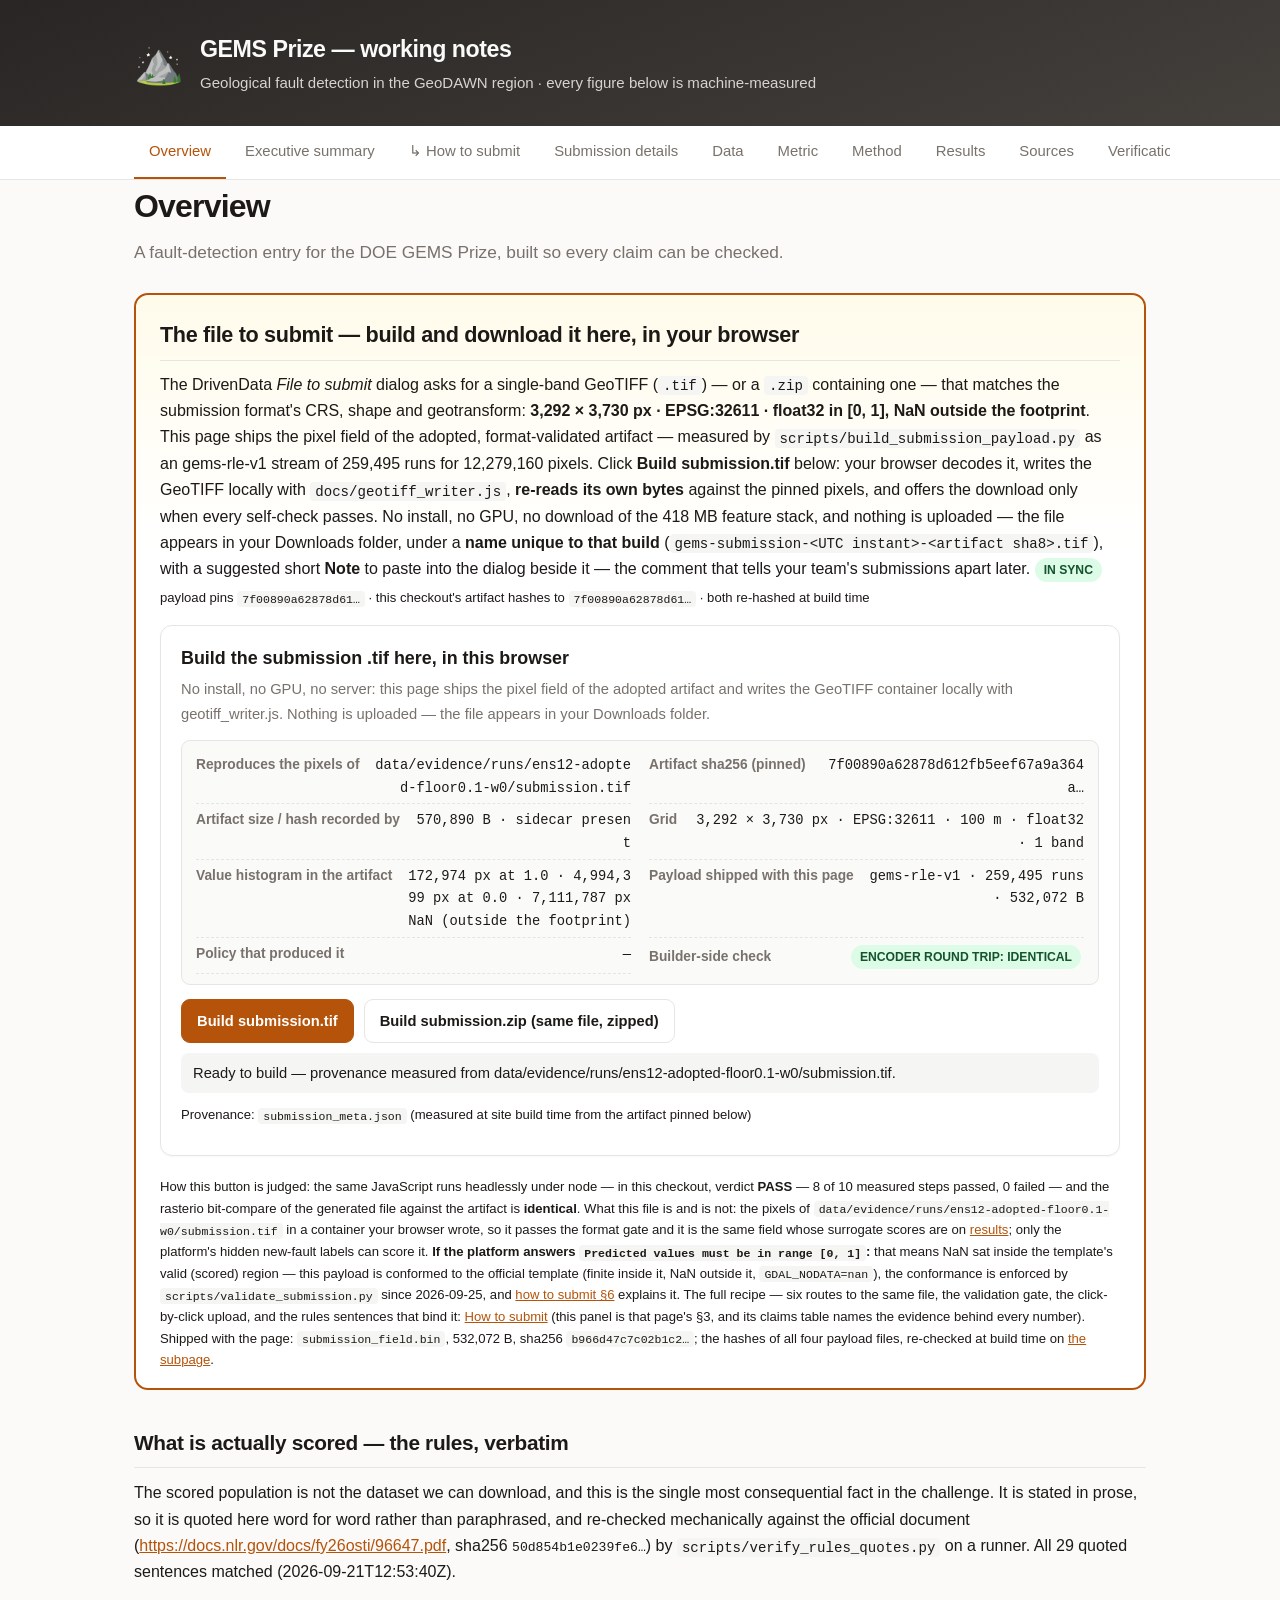
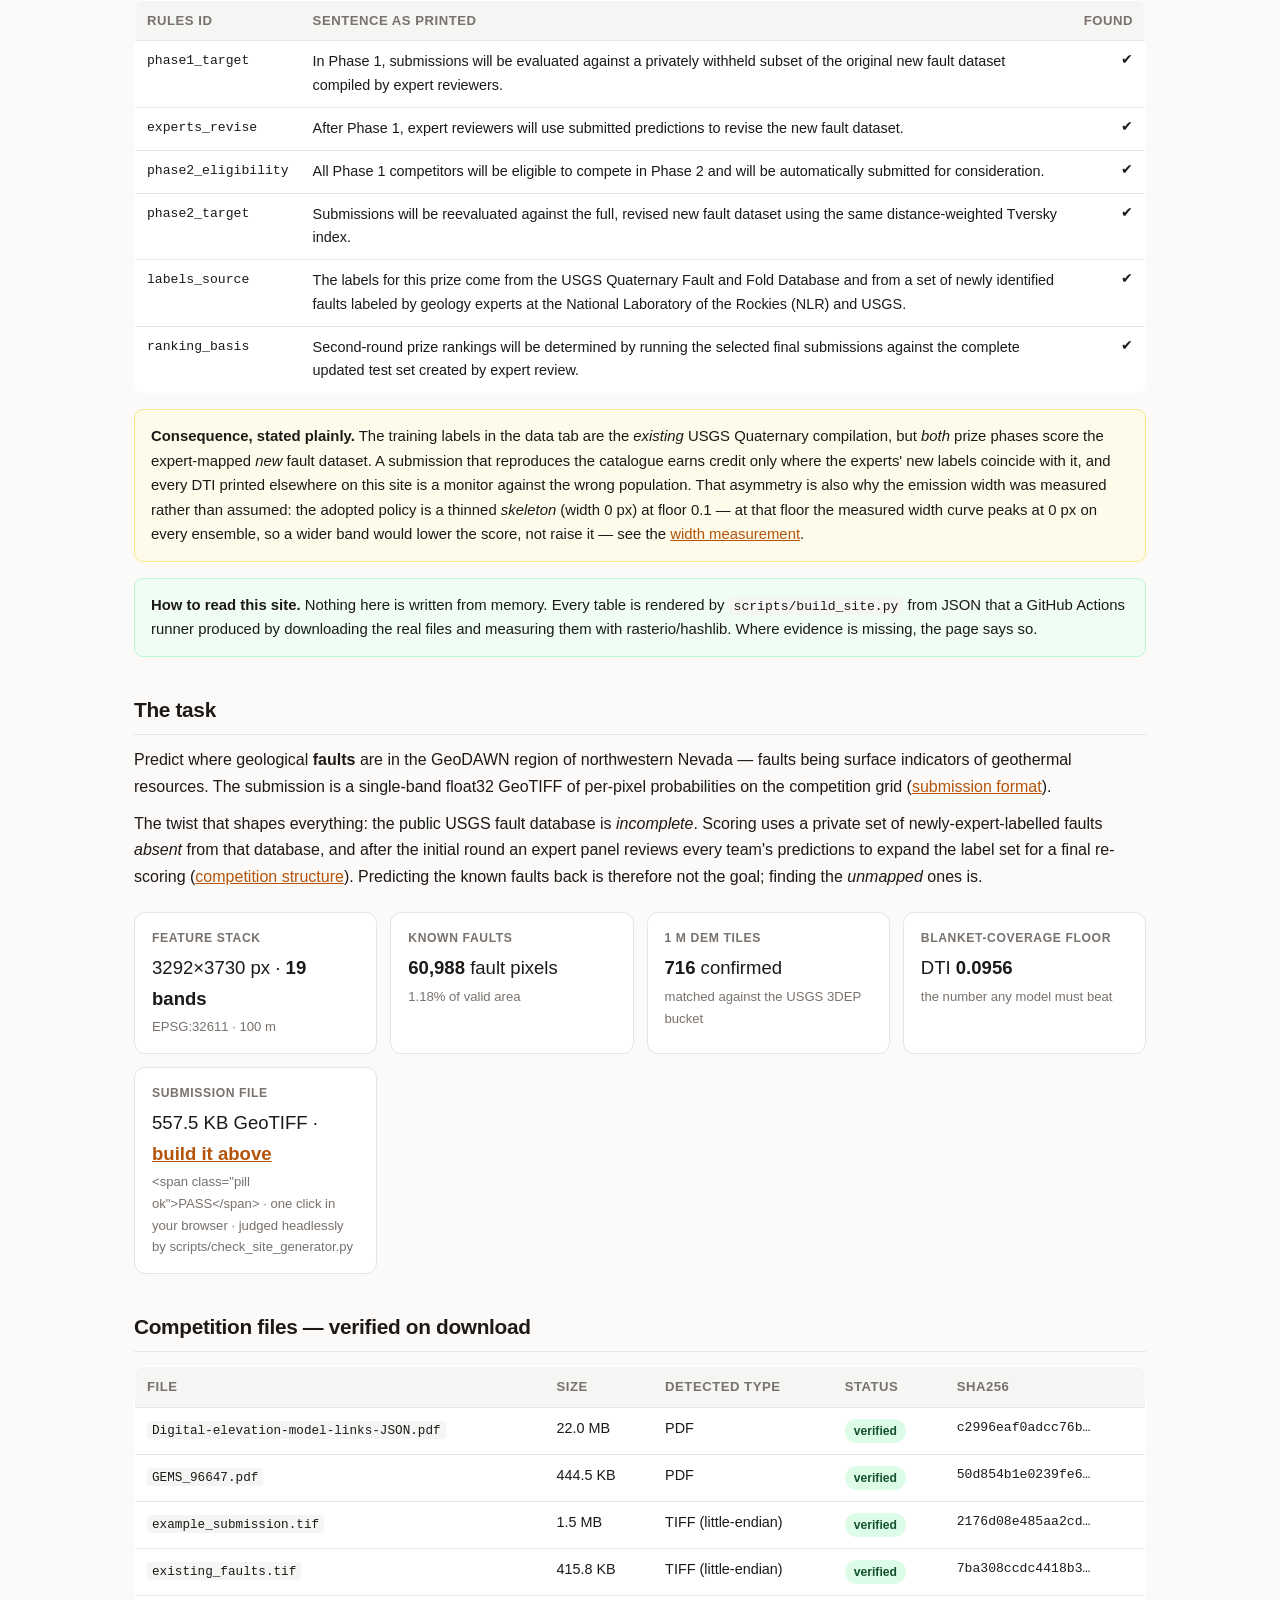
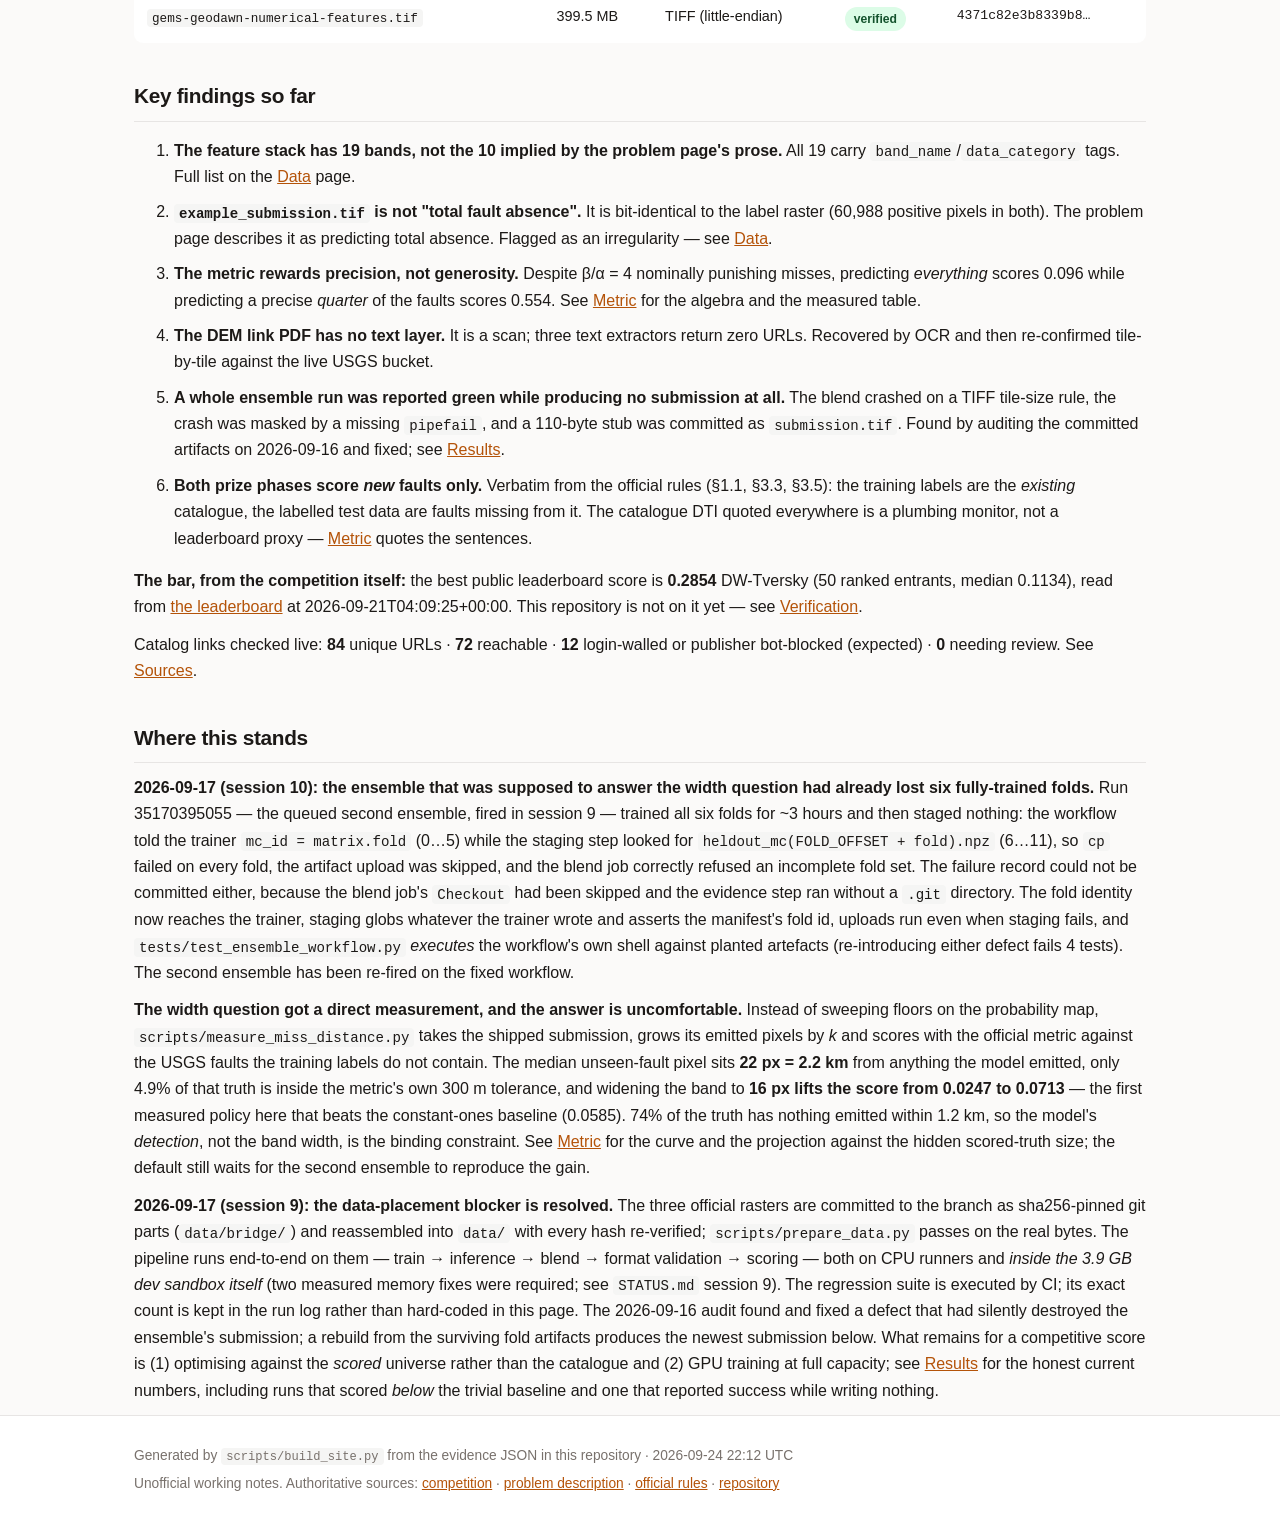
==== commit 533b19dd: "Fix the platform rejection (NaN inside the scored region): conform every writer to the template, gat" ====
--- a/docs/index.html
+++ b/docs/index.html
@@ -21,10 +21,10 @@
 <p class="lede">A fault-detection entry for the DOE GEMS Prize, built so every claim can be checked.</p>
 <section id="build-submission" class="build-hero">
 <h2 id="generate-here">The file to submit &mdash; build and download it here, in your browser</h2>
-<p>The DrivenData <em>File to submit</em> dialog asks for a single-band GeoTIFF (<code>.tif</code>) &mdash; or a <code>.zip</code> containing one &mdash; that matches the submission format's CRS, shape and geotransform: <b>3,292 &times; 3,730 px &middot; EPSG:32611 &middot; float32 in [0, 1], NaN outside the footprint</b>. This page ships the pixel field of the adopted, format-validated artifact — measured by <code>scripts/build_submission_payload.py</code> as an gems-rle-v1 stream of 259,549 runs for 12,279,160 pixels. Click <b>Build submission.tif</b> below: your browser decodes it, writes the GeoTIFF locally with <code>docs/geotiff_writer.js</code>, <b>re-reads its own bytes</b> against the pinned pixels, and offers the download only when every self-check passes. No install, no GPU, no download of the 418 MB feature stack, and nothing is uploaded — the file appears in your Downloads folder. <span class="pill ok">IN SYNC</span> <span class="small">payload pins <code>a3dcd6d51303f312&hellip;</code> &middot; this checkout's artifact hashes to <code>a3dcd6d51303f312&hellip;</code> &middot; both re-hashed at build time</span></p>
+<p>The DrivenData <em>File to submit</em> dialog asks for a single-band GeoTIFF (<code>.tif</code>) &mdash; or a <code>.zip</code> containing one &mdash; that matches the submission format's CRS, shape and geotransform: <b>3,292 &times; 3,730 px &middot; EPSG:32611 &middot; float32 in [0, 1], NaN outside the footprint</b>. This page ships the pixel field of the adopted, format-validated artifact — measured by <code>scripts/build_submission_payload.py</code> as an gems-rle-v1 stream of 259,495 runs for 12,279,160 pixels. Click <b>Build submission.tif</b> below: your browser decodes it, writes the GeoTIFF locally with <code>docs/geotiff_writer.js</code>, <b>re-reads its own bytes</b> against the pinned pixels, and offers the download only when every self-check passes. No install, no GPU, no download of the 418 MB feature stack, and nothing is uploaded — the file appears in your Downloads folder, under a <b>name unique to that build</b> (<code>gems-submission-&lt;UTC instant&gt;-&lt;artifact sha8&gt;.tif</code>), with a suggested short <b>Note</b> to paste into the dialog beside it — the comment that tells your team's submissions apart later. <span class="pill ok">IN SYNC</span> <span class="small">payload pins <code>7f00890a62878d61&hellip;</code> &middot; this checkout's artifact hashes to <code>7f00890a62878d61&hellip;</code> &middot; both re-hashed at build time</span></p>
 <div id="tif-generator" data-meta="submission_meta.json" data-blob="submission_field.bin"
-     data-artifact="data/evidence/runs/ens12-adopted-floor0.1-w0/submission.tif" data-sha256="a3dcd6d51303f312fd3e13667a1890d8eeab0752483432ddd46bc74231168009"></div>
-<p class="small">How this button is judged: the same JavaScript runs headlessly under node — in this checkout, verdict <b>PASS</b> — 8 of 10 measured steps passed, 0 failed — and the rasterio bit-compare of the generated file against the artifact is <b>identical</b>. What this file is and is not: the pixels of <code>data/evidence/runs/ens12-adopted-floor0.1-w0/submission.tif</code> in a container your browser wrote, so it passes the format gate and it is the same field whose surrogate scores are on <a href="results.html">results</a>; only the platform's hidden new-fault labels can score it. The full recipe — six routes to the same file, the validation gate, the click-by-click upload, and the rules sentences that bind it: <a href="how_to_submit.html">How to submit</a> (this panel is that page's &sect;3, and its claims table names the evidence behind every number). Shipped with the page: <code>submission_field.bin</code>, 532,174 B, sha256 <code>9032e91a269a636c&hellip;</code>; the hashes of all four payload files, re-checked at build time on <a href="how_to_submit.html#generate">the subpage</a>.</p>
+     data-artifact="data/evidence/runs/ens12-adopted-floor0.1-w0/submission.tif" data-sha256="7f00890a62878d612fb5eef67a9a364a2df819433dde74b6762ce4fc0fc4fe15"></div>
+<p class="small">How this button is judged: the same JavaScript runs headlessly under node — in this checkout, verdict <b>PASS</b> — 8 of 10 measured steps passed, 0 failed — and the rasterio bit-compare of the generated file against the artifact is <b>identical</b>. What this file is and is not: the pixels of <code>data/evidence/runs/ens12-adopted-floor0.1-w0/submission.tif</code> in a container your browser wrote, so it passes the format gate and it is the same field whose surrogate scores are on <a href="results.html">results</a>; only the platform's hidden new-fault labels can score it. <b>If the platform answers <code>Predicted values must be in range [0, 1]</code>:</b> that means NaN sat inside the template's valid (scored) region — this payload is conformed to the official template (finite inside it, NaN outside it, <code>GDAL_NODATA=nan</code>), the conformance is enforced by <code>scripts/validate_submission.py</code> since 2026-09-25, and <a href="how_to_submit.html#rejection">how to submit §6</a> explains it. The full recipe — six routes to the same file, the validation gate, the click-by-click upload, and the rules sentences that bind it: <a href="how_to_submit.html">How to submit</a> (this panel is that page's &sect;3, and its claims table names the evidence behind every number). Shipped with the page: <code>submission_field.bin</code>, 532,072 B, sha256 <code>b966d47c7c02b1c2&hellip;</code>; the hashes of all four payload files, re-checked at build time on <a href="how_to_submit.html#generate">the subpage</a>.</p>
 </section>
 <h2>What is actually scored &mdash; the rules, verbatim</h2>
 <p>The scored population is not the dataset we can download, and this is the single most consequential fact in the challenge. It is stated in prose, so it is quoted here word for word rather than paraphrased, and re-checked mechanically against the official document (<a href="https://docs.nlr.gov/docs/fy26osti/96647.pdf">https://docs.nlr.gov/docs/fy26osti/96647.pdf</a>, sha256 <span class="mono small">50d854b1e0239fe6&hellip;</span>) by <code>scripts/verify_rules_quotes.py</code> on a runner. All 29 quoted sentences matched (2026-09-21T12:53:40Z).</p><table><thead><tr><th>rules id</th><th>sentence as printed</th><th>found</th></tr></thead><tbody><tr><td class="mono small">phase1_target</td><td>In Phase 1, submissions will be evaluated against a privately withheld subset of the original new fault dataset compiled by expert reviewers.</td><td class="num"><span class="ok">&#10004;</span></td></tr><tr><td class="mono small">experts_revise</td><td>After Phase 1, expert reviewers will use submitted predictions to revise the new fault dataset.</td><td class="num"><span class="ok">&#10004;</span></td></tr><tr><td class="mono small">phase2_eligibility</td><td>All Phase 1 competitors will be eligible to compete in Phase 2 and will be automatically submitted for consideration.</td><td class="num"><span class="ok">&#10004;</span></td></tr><tr><td class="mono small">phase2_target</td><td>Submissions will be reevaluated against the full, revised new fault dataset using the same distance-weighted Tversky index.</td><td class="num"><span class="ok">&#10004;</span></td></tr><tr><td class="mono small">labels_source</td><td>The labels for this prize come from the USGS Quaternary Fault and Fold Database and from a set of newly identified faults labeled by geology experts at the National Laboratory of the Rockies (NLR) and USGS.</td><td class="num"><span class="ok">&#10004;</span></td></tr><tr><td class="mono small">ranking_basis</td><td>Second-round prize rankings will be determined by running the selected final submissions against the complete updated test set created by expert review.</td><td class="num"><span class="ok">&#10004;</span></td></tr></tbody></table><div class="note warn"><b>Consequence, stated plainly.</b> The training labels in the data tab are the <em>existing</em> USGS Quaternary compilation, but <em>both</em> prize phases score the expert-mapped <em>new</em> fault dataset. A submission that reproduces the catalogue earns credit only where the experts' new labels coincide with it, and every DTI printed elsewhere on this site is a monitor against the wrong population. That asymmetry is also why the emission width was measured rather than assumed: the adopted policy is a thinned <em>skeleton</em> (width 0 px) at floor 0.1 &mdash; at that floor the measured width curve peaks at 0 px on every ensemble, so a wider band would lower the score, not raise it &mdash; see the <a href='metric.html#width'>width measurement</a>.</div>
@@ -42,7 +42,7 @@
 re-scoring (<a href="https://www.drivendata.org/competitions/306/competition-doe-gems/page/967/#competition-structure">competition structure</a>). Predicting the known
 faults back is therefore not the goal; finding the <em>unmapped</em> ones is.</p>
 
-<div class="stats"><div class="stat"><div class="k">Feature stack</div><div class="v">3292×3730 px · <b>19 bands</b></div><div class="s">EPSG:32611 · 100 m</div></div><div class="stat"><div class="k">Known faults</div><div class="v"><b>60,988</b> fault pixels</div><div class="s">1.18% of valid area</div></div><div class="stat"><div class="k">1 m DEM tiles</div><div class="v"><b>716</b> confirmed</div><div class="s">matched against the USGS 3DEP bucket</div></div><div class="stat"><div class="k">Blanket-coverage floor</div><div class="v">DTI <b>0.0956</b></div><div class="s">the number any model must beat</div></div><div class="stat"><div class="k">Submission file</div><div class="v">556.2 KB GeoTIFF · <a href="#build-submission"><b>build it above</b></a></div><div class="s">&lt;span class=&quot;pill ok&quot;&gt;PASS&lt;/span&gt; · one click in your browser · judged headlessly by scripts/check_site_generator.py</div></div></div>
+<div class="stats"><div class="stat"><div class="k">Feature stack</div><div class="v">3292×3730 px · <b>19 bands</b></div><div class="s">EPSG:32611 · 100 m</div></div><div class="stat"><div class="k">Known faults</div><div class="v"><b>60,988</b> fault pixels</div><div class="s">1.18% of valid area</div></div><div class="stat"><div class="k">1 m DEM tiles</div><div class="v"><b>716</b> confirmed</div><div class="s">matched against the USGS 3DEP bucket</div></div><div class="stat"><div class="k">Blanket-coverage floor</div><div class="v">DTI <b>0.0956</b></div><div class="s">the number any model must beat</div></div><div class="stat"><div class="k">Submission file</div><div class="v">557.5 KB GeoTIFF · <a href="#build-submission"><b>build it above</b></a></div><div class="s">&lt;span class=&quot;pill ok&quot;&gt;PASS&lt;/span&gt; · one click in your browser · judged headlessly by scripts/check_site_generator.py</div></div></div>
 
 <h2>Competition files — verified on download</h2>
 <table><thead><tr><th>File</th><th>Size</th><th>Detected type</th><th>Status</th><th>sha256</th></tr></thead><tbody><tr><td><code>Digital-elevation-model-links-JSON.pdf</code></td><td>22.0 MB</td><td>PDF</td><td><span class="pill ok">verified</span></td><td class="mono small">c2996eaf0adcc76b…</td></tr><tr><td><code>GEMS_96647.pdf</code></td><td>444.5 KB</td><td>PDF</td><td><span class="pill ok">verified</span></td><td class="mono small">50d854b1e0239fe6…</td></tr><tr><td><code>example_submission.tif</code></td><td>1.5 MB</td><td>TIFF (little-endian)</td><td><span class="pill ok">verified</span></td><td class="mono small">2176d08e485aa2cd…</td></tr><tr><td><code>existing_faults.tif</code></td><td>415.8 KB</td><td>TIFF (little-endian)</td><td><span class="pill ok">verified</span></td><td class="mono small">7ba308ccdc4418b3…</td></tr><tr><td><code>gems-geodawn-numerical-features.tif</code></td><td>399.5 MB</td><td>TIFF (little-endian)</td><td><span class="pill ok">verified</span></td><td class="mono small">4371c82e3b8339b8…</td></tr></tbody></table>
@@ -111,7 +111,7 @@
 
 </main>
 <footer><div class="wrap">
-  <p>Generated by <code>scripts/build_site.py</code> from the evidence JSON in this repository · 2026-09-24 19:48 UTC</p>
+  <p>Generated by <code>scripts/build_site.py</code> from the evidence JSON in this repository · 2026-09-24 22:12 UTC</p>
   <p>Unofficial working notes. Authoritative sources: <a href="https://www.drivendata.org/competitions/306/competition-doe-gems/">competition</a> ·
      <a href="https://www.drivendata.org/competitions/306/competition-doe-gems/page/967/">problem description</a> · <a href="https://docs.nlr.gov/docs/fy26osti/96647.pdf">official rules</a> ·
      <a href="https://github.com/buffedlizard55-lab/GEMSDOE">repository</a></p>
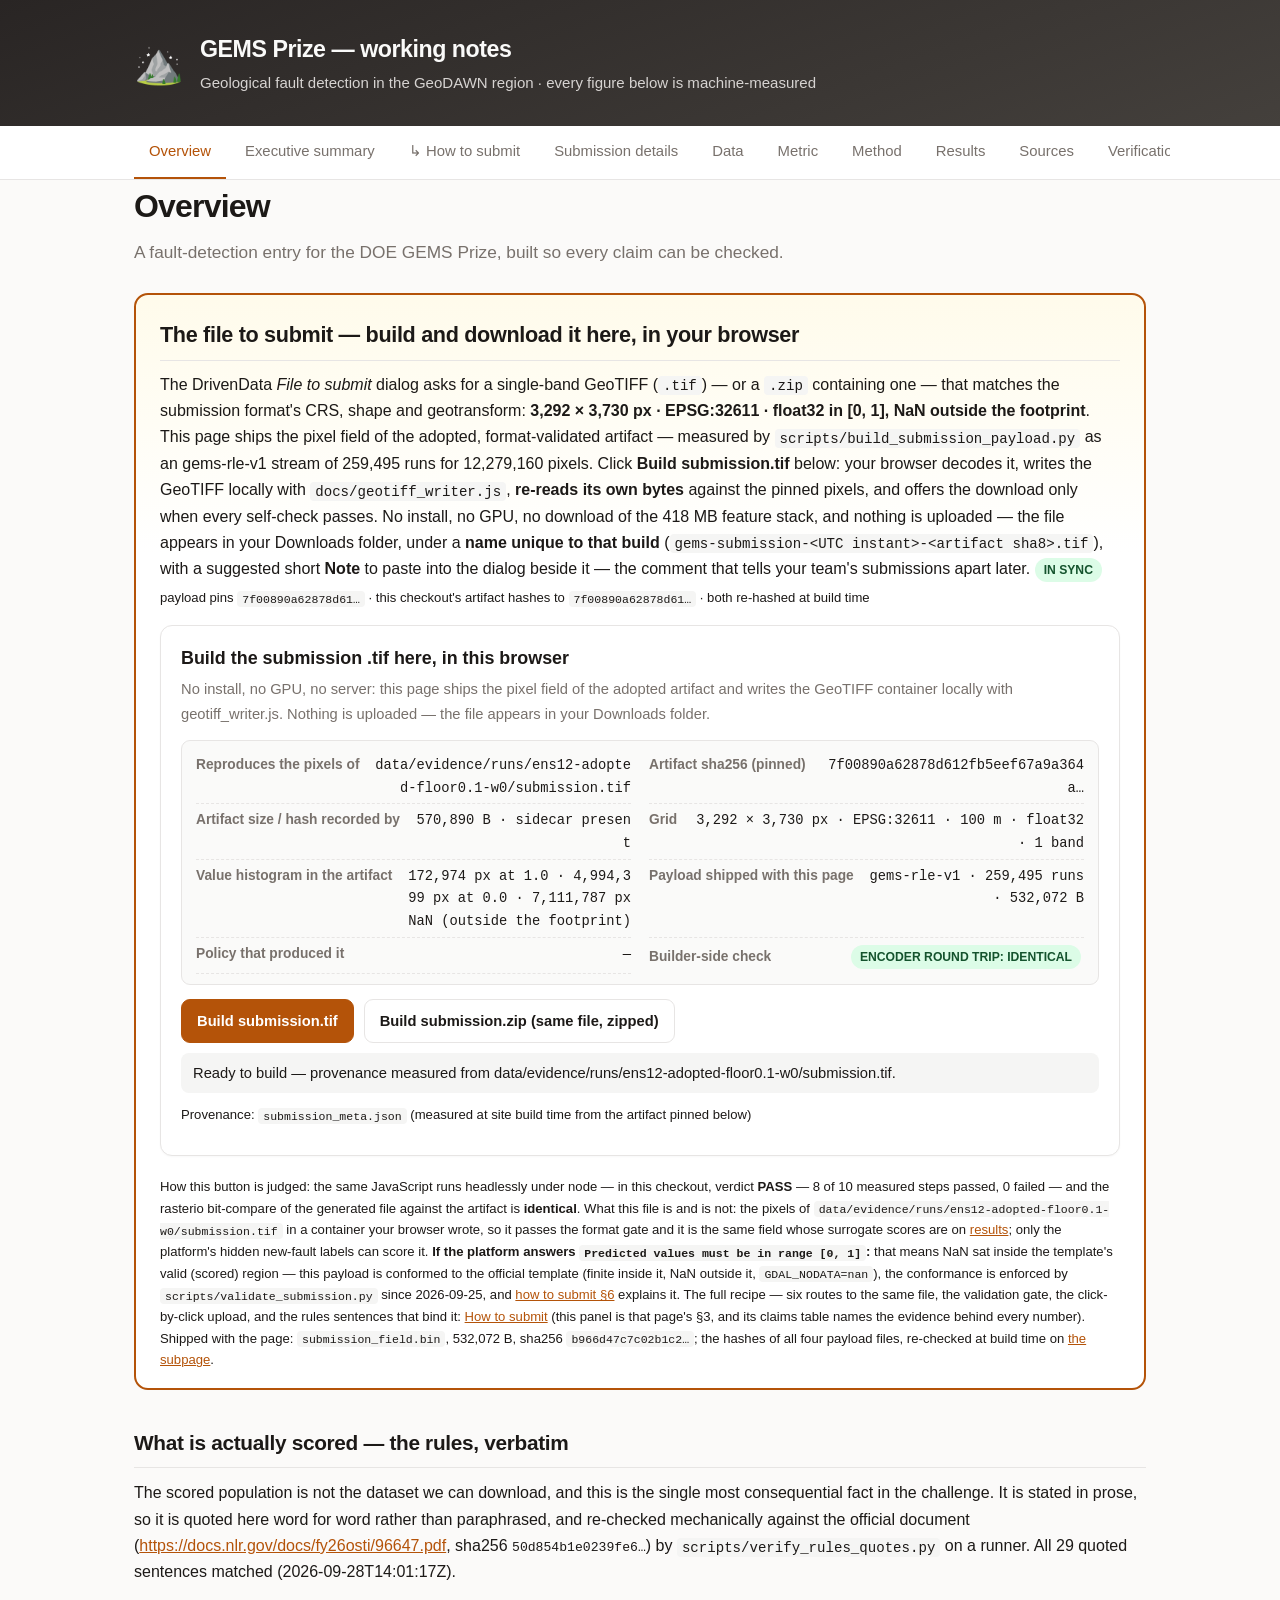
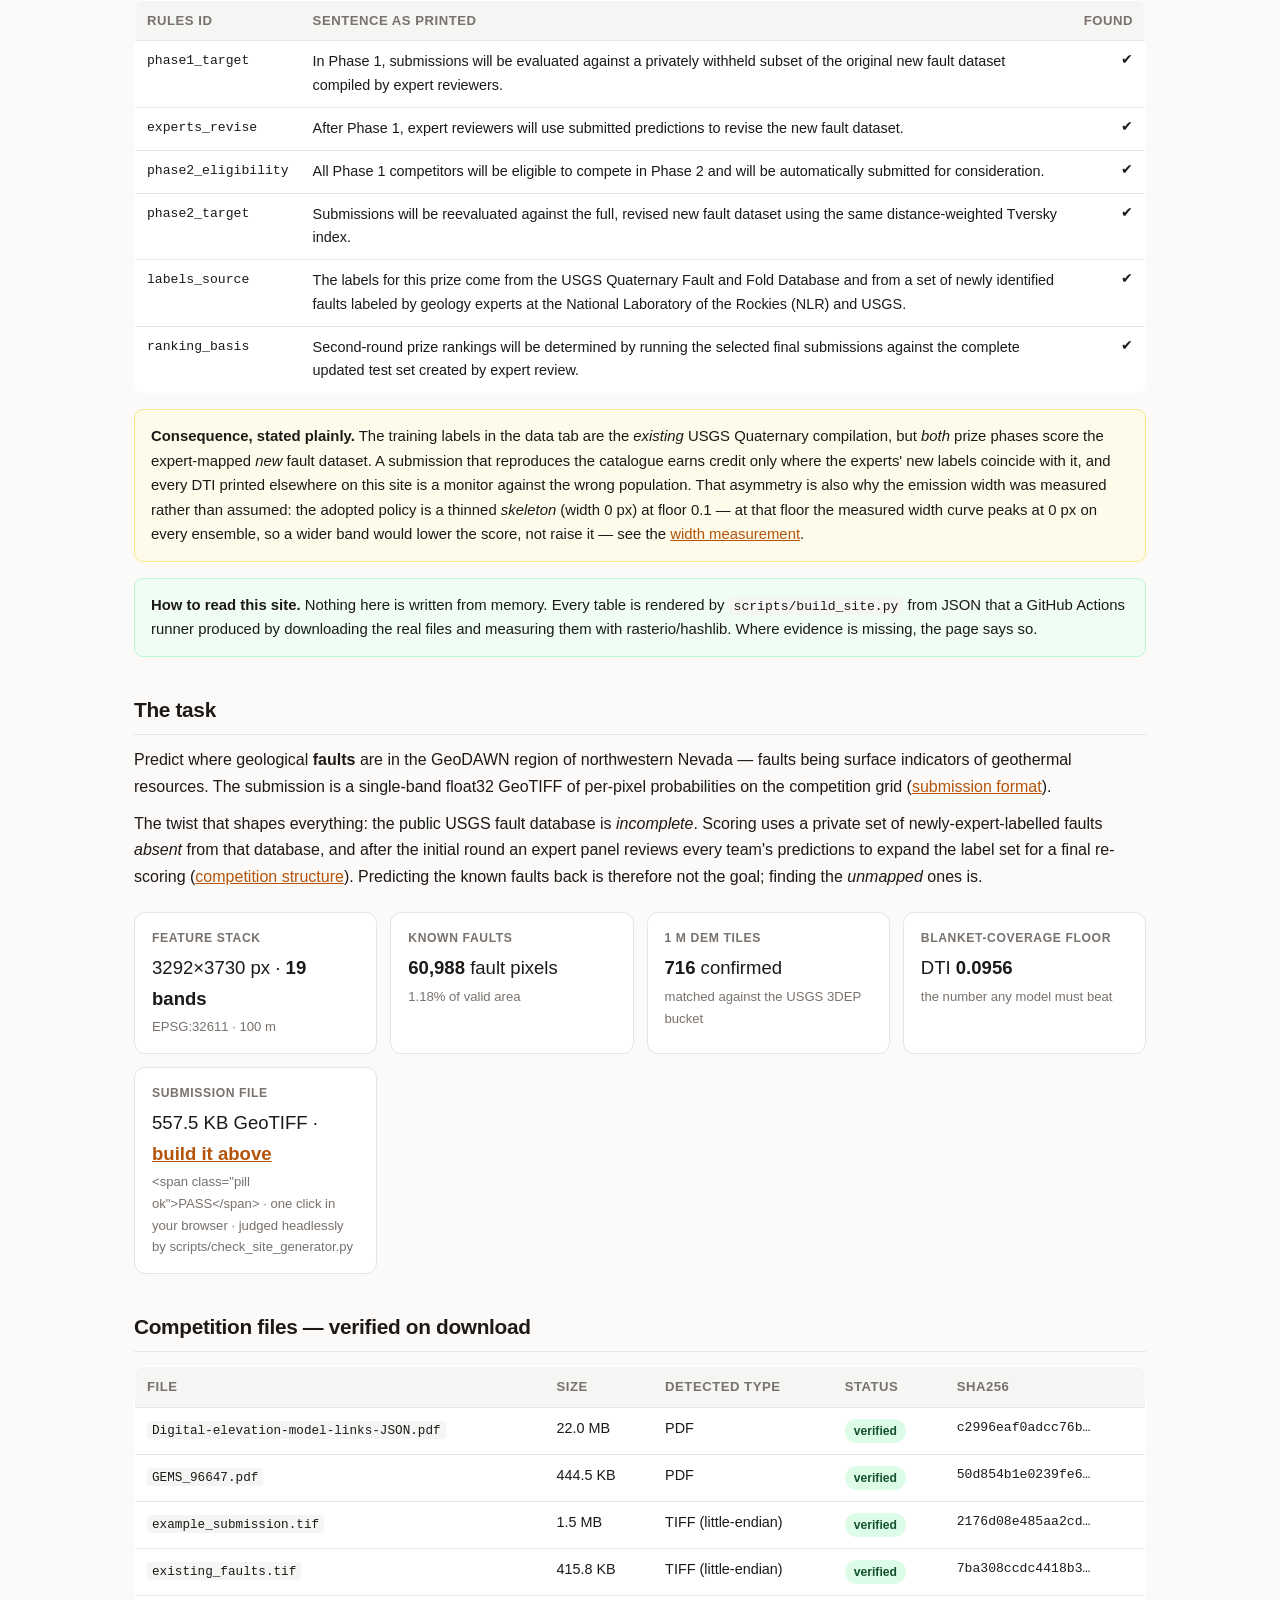
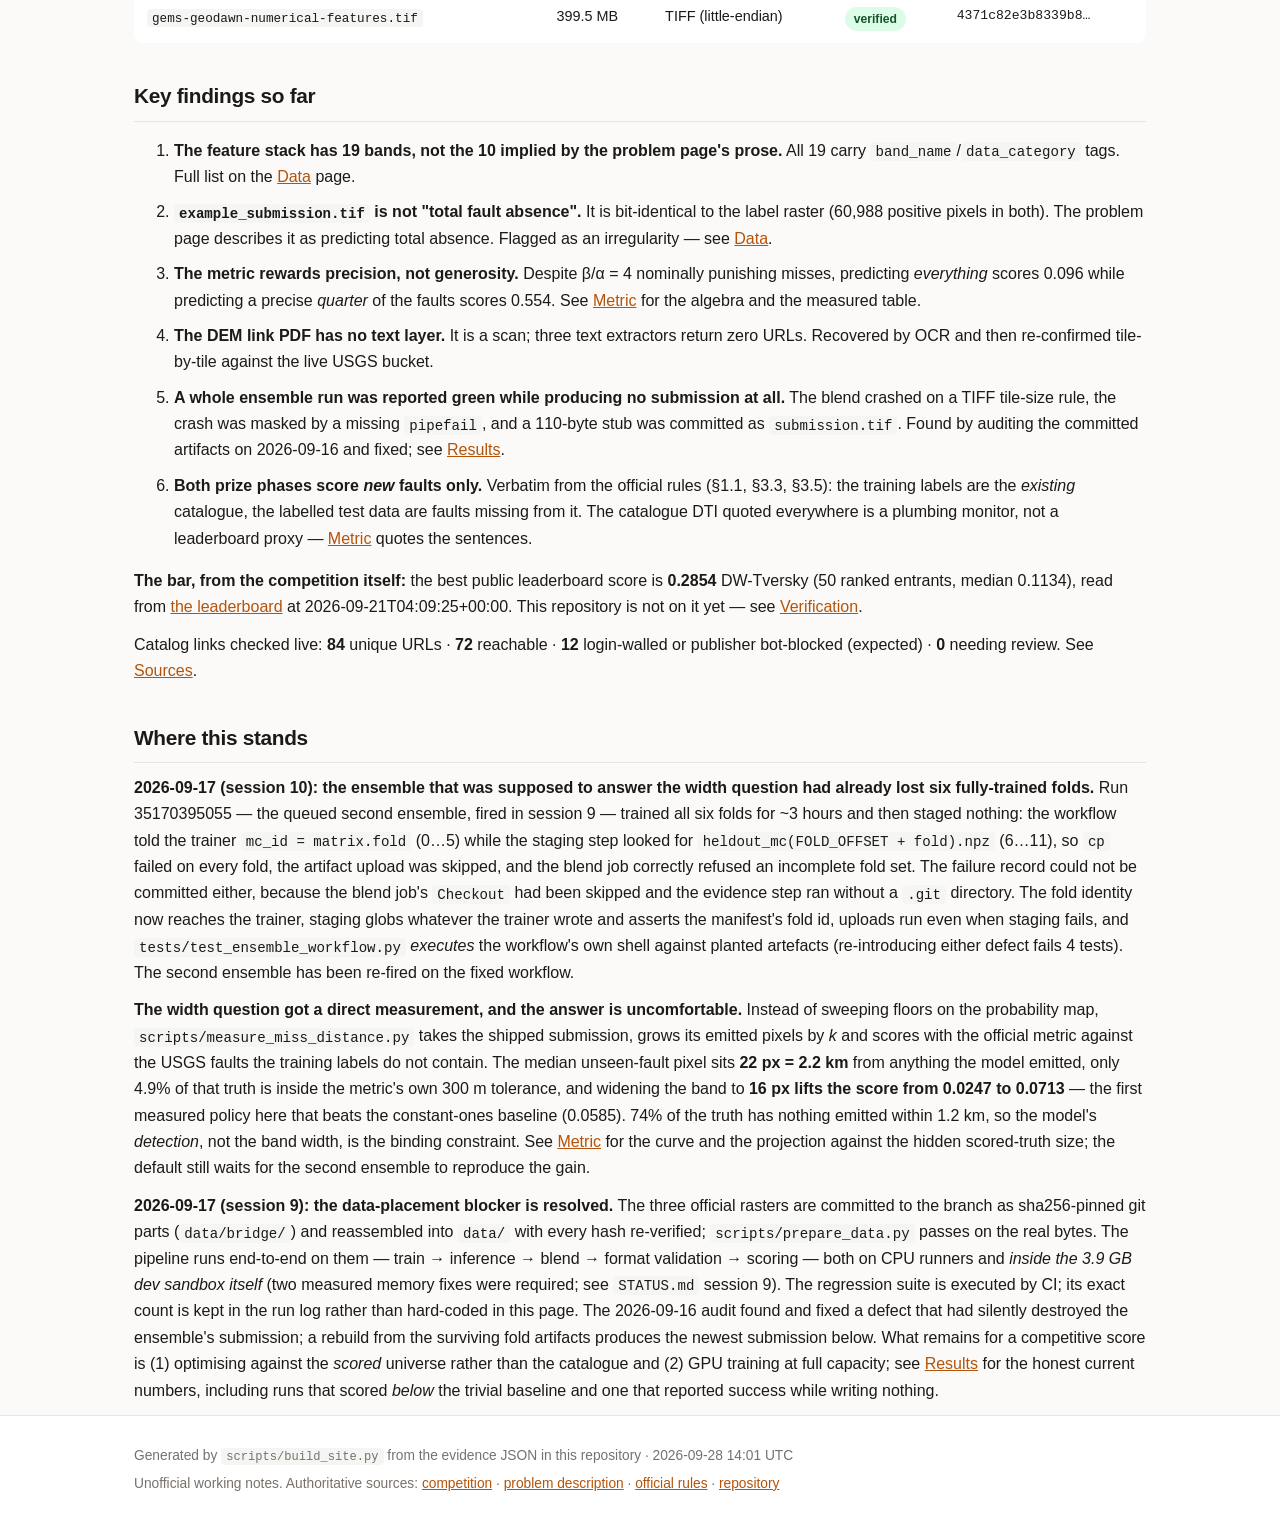
==== commit c0c06ac8: "verify(sources): rules quotes + catalog links re-checked [skip ci]" ====
--- a/docs/index.html
+++ b/docs/index.html
@@ -27,7 +27,7 @@
 <p class="small">How this button is judged: the same JavaScript runs headlessly under node — in this checkout, verdict <b>PASS</b> — 8 of 10 measured steps passed, 0 failed — and the rasterio bit-compare of the generated file against the artifact is <b>identical</b>. What this file is and is not: the pixels of <code>data/evidence/runs/ens12-adopted-floor0.1-w0/submission.tif</code> in a container your browser wrote, so it passes the format gate and it is the same field whose surrogate scores are on <a href="results.html">results</a>; only the platform's hidden new-fault labels can score it. <b>If the platform answers <code>Predicted values must be in range [0, 1]</code>:</b> that means NaN sat inside the template's valid (scored) region — this payload is conformed to the official template (finite inside it, NaN outside it, <code>GDAL_NODATA=nan</code>), the conformance is enforced by <code>scripts/validate_submission.py</code> since 2026-09-25, and <a href="how_to_submit.html#rejection">how to submit §6</a> explains it. The full recipe — six routes to the same file, the validation gate, the click-by-click upload, and the rules sentences that bind it: <a href="how_to_submit.html">How to submit</a> (this panel is that page's &sect;3, and its claims table names the evidence behind every number). Shipped with the page: <code>submission_field.bin</code>, 532,072 B, sha256 <code>b966d47c7c02b1c2&hellip;</code>; the hashes of all four payload files, re-checked at build time on <a href="how_to_submit.html#generate">the subpage</a>.</p>
 </section>
 <h2>What is actually scored &mdash; the rules, verbatim</h2>
-<p>The scored population is not the dataset we can download, and this is the single most consequential fact in the challenge. It is stated in prose, so it is quoted here word for word rather than paraphrased, and re-checked mechanically against the official document (<a href="https://docs.nlr.gov/docs/fy26osti/96647.pdf">https://docs.nlr.gov/docs/fy26osti/96647.pdf</a>, sha256 <span class="mono small">50d854b1e0239fe6&hellip;</span>) by <code>scripts/verify_rules_quotes.py</code> on a runner. All 29 quoted sentences matched (2026-09-21T12:53:40Z).</p><table><thead><tr><th>rules id</th><th>sentence as printed</th><th>found</th></tr></thead><tbody><tr><td class="mono small">phase1_target</td><td>In Phase 1, submissions will be evaluated against a privately withheld subset of the original new fault dataset compiled by expert reviewers.</td><td class="num"><span class="ok">&#10004;</span></td></tr><tr><td class="mono small">experts_revise</td><td>After Phase 1, expert reviewers will use submitted predictions to revise the new fault dataset.</td><td class="num"><span class="ok">&#10004;</span></td></tr><tr><td class="mono small">phase2_eligibility</td><td>All Phase 1 competitors will be eligible to compete in Phase 2 and will be automatically submitted for consideration.</td><td class="num"><span class="ok">&#10004;</span></td></tr><tr><td class="mono small">phase2_target</td><td>Submissions will be reevaluated against the full, revised new fault dataset using the same distance-weighted Tversky index.</td><td class="num"><span class="ok">&#10004;</span></td></tr><tr><td class="mono small">labels_source</td><td>The labels for this prize come from the USGS Quaternary Fault and Fold Database and from a set of newly identified faults labeled by geology experts at the National Laboratory of the Rockies (NLR) and USGS.</td><td class="num"><span class="ok">&#10004;</span></td></tr><tr><td class="mono small">ranking_basis</td><td>Second-round prize rankings will be determined by running the selected final submissions against the complete updated test set created by expert review.</td><td class="num"><span class="ok">&#10004;</span></td></tr></tbody></table><div class="note warn"><b>Consequence, stated plainly.</b> The training labels in the data tab are the <em>existing</em> USGS Quaternary compilation, but <em>both</em> prize phases score the expert-mapped <em>new</em> fault dataset. A submission that reproduces the catalogue earns credit only where the experts' new labels coincide with it, and every DTI printed elsewhere on this site is a monitor against the wrong population. That asymmetry is also why the emission width was measured rather than assumed: the adopted policy is a thinned <em>skeleton</em> (width 0 px) at floor 0.1 &mdash; at that floor the measured width curve peaks at 0 px on every ensemble, so a wider band would lower the score, not raise it &mdash; see the <a href='metric.html#width'>width measurement</a>.</div>
+<p>The scored population is not the dataset we can download, and this is the single most consequential fact in the challenge. It is stated in prose, so it is quoted here word for word rather than paraphrased, and re-checked mechanically against the official document (<a href="https://docs.nlr.gov/docs/fy26osti/96647.pdf">https://docs.nlr.gov/docs/fy26osti/96647.pdf</a>, sha256 <span class="mono small">50d854b1e0239fe6&hellip;</span>) by <code>scripts/verify_rules_quotes.py</code> on a runner. All 29 quoted sentences matched (2026-09-28T14:01:17Z).</p><table><thead><tr><th>rules id</th><th>sentence as printed</th><th>found</th></tr></thead><tbody><tr><td class="mono small">phase1_target</td><td>In Phase 1, submissions will be evaluated against a privately withheld subset of the original new fault dataset compiled by expert reviewers.</td><td class="num"><span class="ok">&#10004;</span></td></tr><tr><td class="mono small">experts_revise</td><td>After Phase 1, expert reviewers will use submitted predictions to revise the new fault dataset.</td><td class="num"><span class="ok">&#10004;</span></td></tr><tr><td class="mono small">phase2_eligibility</td><td>All Phase 1 competitors will be eligible to compete in Phase 2 and will be automatically submitted for consideration.</td><td class="num"><span class="ok">&#10004;</span></td></tr><tr><td class="mono small">phase2_target</td><td>Submissions will be reevaluated against the full, revised new fault dataset using the same distance-weighted Tversky index.</td><td class="num"><span class="ok">&#10004;</span></td></tr><tr><td class="mono small">labels_source</td><td>The labels for this prize come from the USGS Quaternary Fault and Fold Database and from a set of newly identified faults labeled by geology experts at the National Laboratory of the Rockies (NLR) and USGS.</td><td class="num"><span class="ok">&#10004;</span></td></tr><tr><td class="mono small">ranking_basis</td><td>Second-round prize rankings will be determined by running the selected final submissions against the complete updated test set created by expert review.</td><td class="num"><span class="ok">&#10004;</span></td></tr></tbody></table><div class="note warn"><b>Consequence, stated plainly.</b> The training labels in the data tab are the <em>existing</em> USGS Quaternary compilation, but <em>both</em> prize phases score the expert-mapped <em>new</em> fault dataset. A submission that reproduces the catalogue earns credit only where the experts' new labels coincide with it, and every DTI printed elsewhere on this site is a monitor against the wrong population. That asymmetry is also why the emission width was measured rather than assumed: the adopted policy is a thinned <em>skeleton</em> (width 0 px) at floor 0.1 &mdash; at that floor the measured width curve peaks at 0 px on every ensemble, so a wider band would lower the score, not raise it &mdash; see the <a href='metric.html#width'>width measurement</a>.</div>
 <div class="note ok"><strong>How to read this site.</strong> Nothing here is written from memory. Every table is rendered by <code>scripts/build_site.py</code> from JSON that a GitHub Actions runner produced by downloading the real files and measuring them with rasterio/hashlib. Where evidence is missing, the page says so.</div>
 
 <h2>The task</h2>
@@ -111,7 +111,7 @@
 
 </main>
 <footer><div class="wrap">
-  <p>Generated by <code>scripts/build_site.py</code> from the evidence JSON in this repository · 2026-09-24 22:12 UTC</p>
+  <p>Generated by <code>scripts/build_site.py</code> from the evidence JSON in this repository · 2026-09-28 14:01 UTC</p>
   <p>Unofficial working notes. Authoritative sources: <a href="https://www.drivendata.org/competitions/306/competition-doe-gems/">competition</a> ·
      <a href="https://www.drivendata.org/competitions/306/competition-doe-gems/page/967/">problem description</a> · <a href="https://docs.nlr.gov/docs/fy26osti/96647.pdf">official rules</a> ·
      <a href="https://github.com/buffedlizard55-lab/GEMSDOE">repository</a></p>
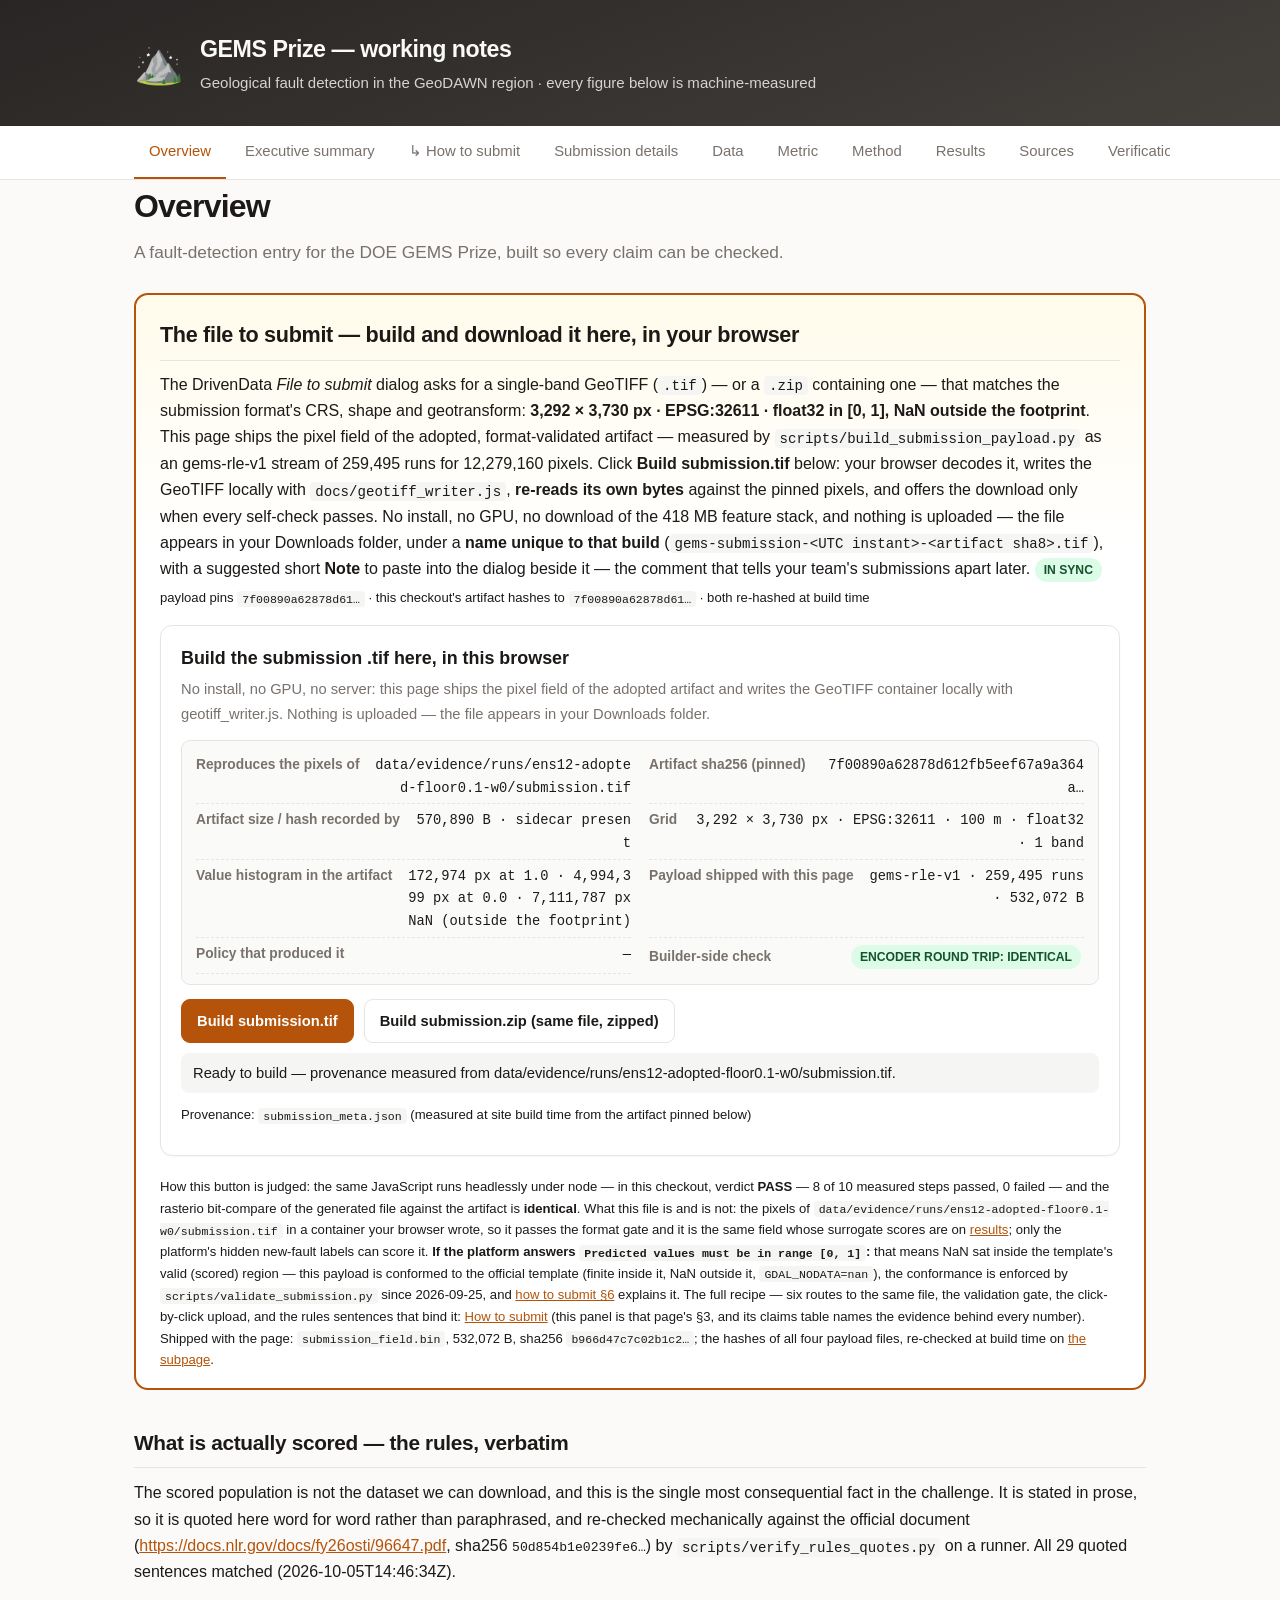
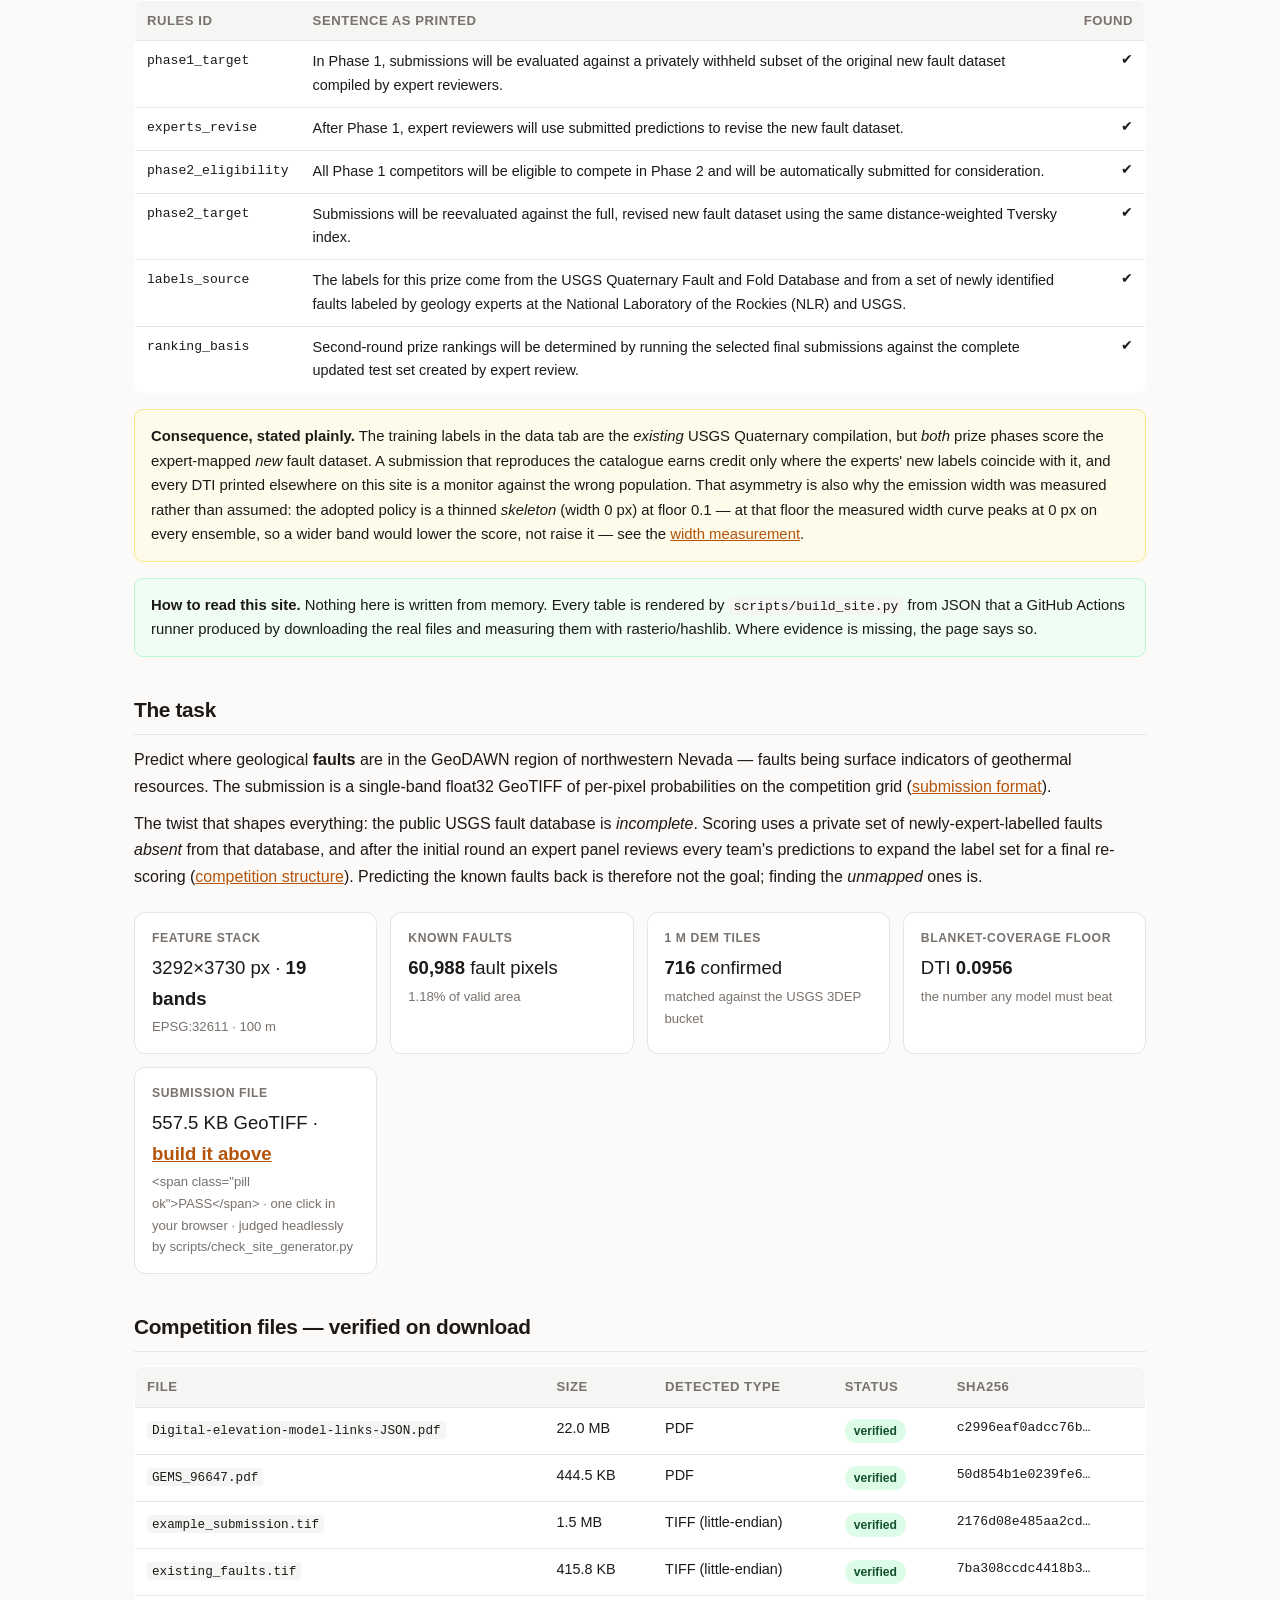
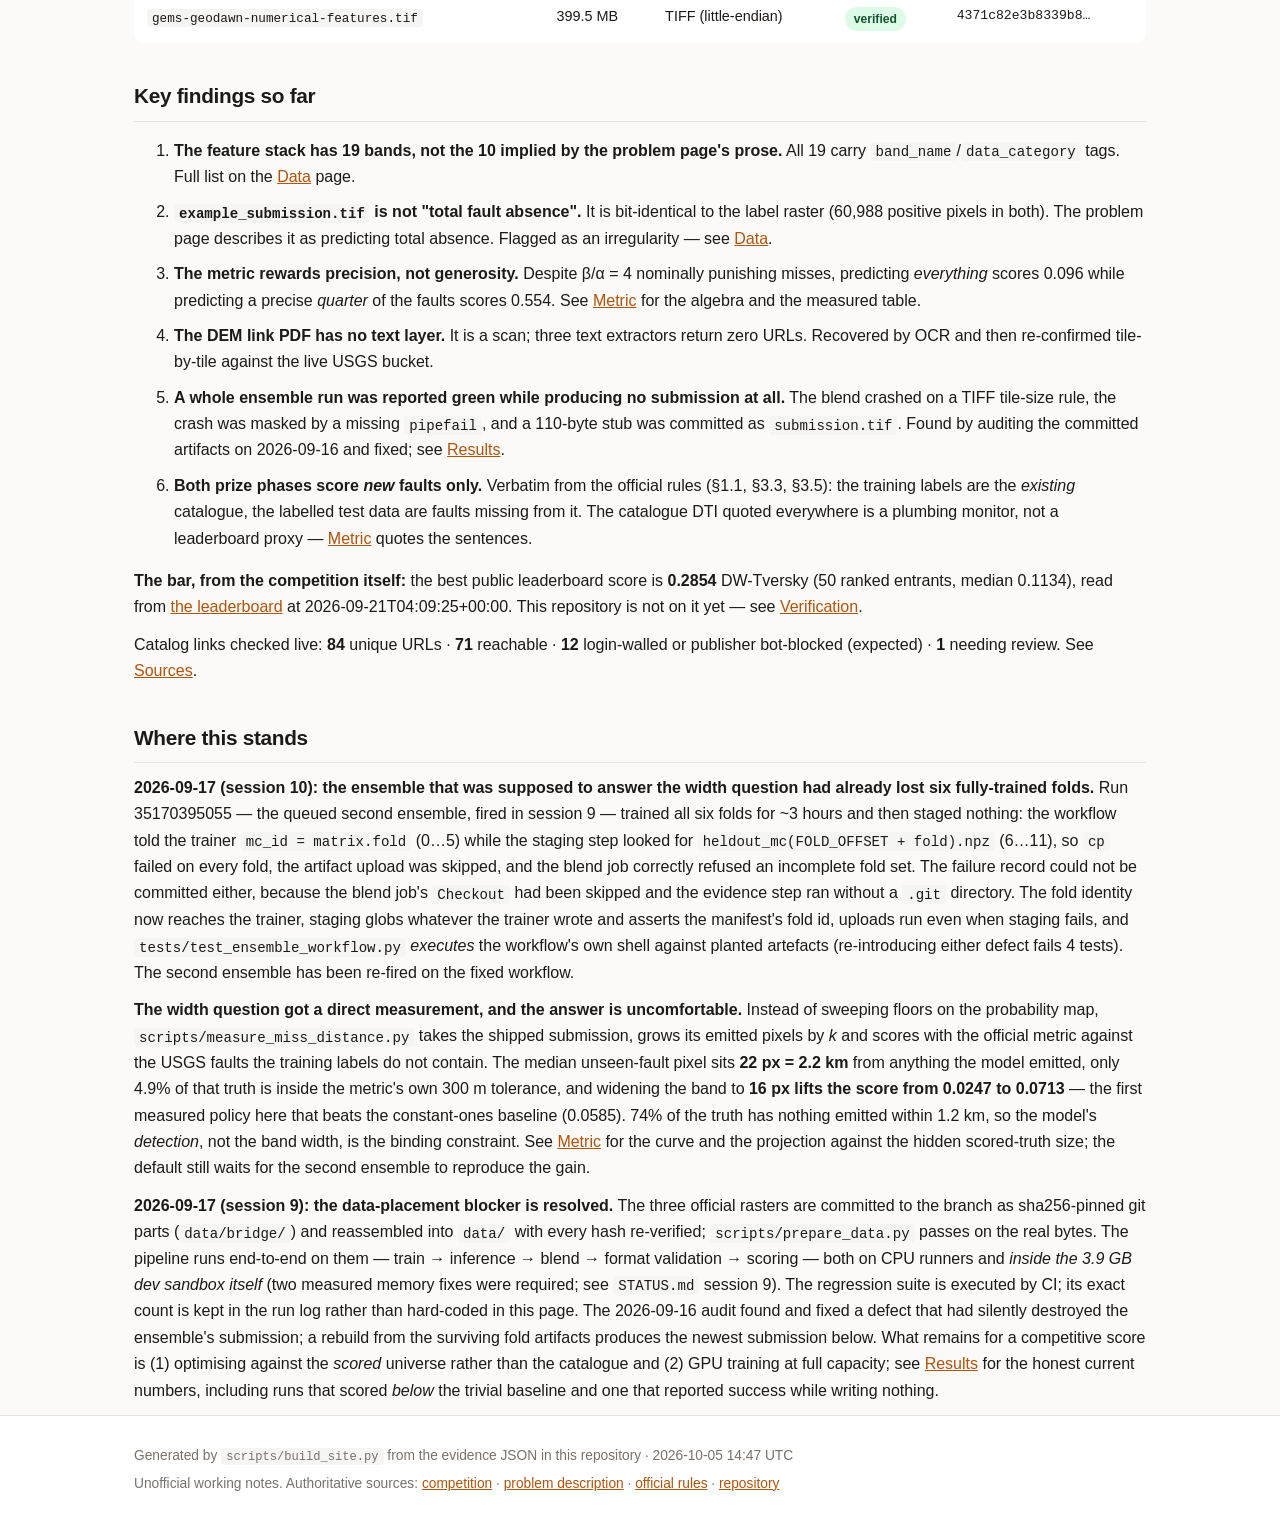
==== commit dcbbb192: "verify(sources): rules quotes + catalog links re-checked [skip ci]" ====
--- a/docs/index.html
+++ b/docs/index.html
@@ -27,7 +27,7 @@
 <p class="small">How this button is judged: the same JavaScript runs headlessly under node — in this checkout, verdict <b>PASS</b> — 8 of 10 measured steps passed, 0 failed — and the rasterio bit-compare of the generated file against the artifact is <b>identical</b>. What this file is and is not: the pixels of <code>data/evidence/runs/ens12-adopted-floor0.1-w0/submission.tif</code> in a container your browser wrote, so it passes the format gate and it is the same field whose surrogate scores are on <a href="results.html">results</a>; only the platform's hidden new-fault labels can score it. <b>If the platform answers <code>Predicted values must be in range [0, 1]</code>:</b> that means NaN sat inside the template's valid (scored) region — this payload is conformed to the official template (finite inside it, NaN outside it, <code>GDAL_NODATA=nan</code>), the conformance is enforced by <code>scripts/validate_submission.py</code> since 2026-09-25, and <a href="how_to_submit.html#rejection">how to submit §6</a> explains it. The full recipe — six routes to the same file, the validation gate, the click-by-click upload, and the rules sentences that bind it: <a href="how_to_submit.html">How to submit</a> (this panel is that page's &sect;3, and its claims table names the evidence behind every number). Shipped with the page: <code>submission_field.bin</code>, 532,072 B, sha256 <code>b966d47c7c02b1c2&hellip;</code>; the hashes of all four payload files, re-checked at build time on <a href="how_to_submit.html#generate">the subpage</a>.</p>
 </section>
 <h2>What is actually scored &mdash; the rules, verbatim</h2>
-<p>The scored population is not the dataset we can download, and this is the single most consequential fact in the challenge. It is stated in prose, so it is quoted here word for word rather than paraphrased, and re-checked mechanically against the official document (<a href="https://docs.nlr.gov/docs/fy26osti/96647.pdf">https://docs.nlr.gov/docs/fy26osti/96647.pdf</a>, sha256 <span class="mono small">50d854b1e0239fe6&hellip;</span>) by <code>scripts/verify_rules_quotes.py</code> on a runner. All 29 quoted sentences matched (2026-09-28T14:01:17Z).</p><table><thead><tr><th>rules id</th><th>sentence as printed</th><th>found</th></tr></thead><tbody><tr><td class="mono small">phase1_target</td><td>In Phase 1, submissions will be evaluated against a privately withheld subset of the original new fault dataset compiled by expert reviewers.</td><td class="num"><span class="ok">&#10004;</span></td></tr><tr><td class="mono small">experts_revise</td><td>After Phase 1, expert reviewers will use submitted predictions to revise the new fault dataset.</td><td class="num"><span class="ok">&#10004;</span></td></tr><tr><td class="mono small">phase2_eligibility</td><td>All Phase 1 competitors will be eligible to compete in Phase 2 and will be automatically submitted for consideration.</td><td class="num"><span class="ok">&#10004;</span></td></tr><tr><td class="mono small">phase2_target</td><td>Submissions will be reevaluated against the full, revised new fault dataset using the same distance-weighted Tversky index.</td><td class="num"><span class="ok">&#10004;</span></td></tr><tr><td class="mono small">labels_source</td><td>The labels for this prize come from the USGS Quaternary Fault and Fold Database and from a set of newly identified faults labeled by geology experts at the National Laboratory of the Rockies (NLR) and USGS.</td><td class="num"><span class="ok">&#10004;</span></td></tr><tr><td class="mono small">ranking_basis</td><td>Second-round prize rankings will be determined by running the selected final submissions against the complete updated test set created by expert review.</td><td class="num"><span class="ok">&#10004;</span></td></tr></tbody></table><div class="note warn"><b>Consequence, stated plainly.</b> The training labels in the data tab are the <em>existing</em> USGS Quaternary compilation, but <em>both</em> prize phases score the expert-mapped <em>new</em> fault dataset. A submission that reproduces the catalogue earns credit only where the experts' new labels coincide with it, and every DTI printed elsewhere on this site is a monitor against the wrong population. That asymmetry is also why the emission width was measured rather than assumed: the adopted policy is a thinned <em>skeleton</em> (width 0 px) at floor 0.1 &mdash; at that floor the measured width curve peaks at 0 px on every ensemble, so a wider band would lower the score, not raise it &mdash; see the <a href='metric.html#width'>width measurement</a>.</div>
+<p>The scored population is not the dataset we can download, and this is the single most consequential fact in the challenge. It is stated in prose, so it is quoted here word for word rather than paraphrased, and re-checked mechanically against the official document (<a href="https://docs.nlr.gov/docs/fy26osti/96647.pdf">https://docs.nlr.gov/docs/fy26osti/96647.pdf</a>, sha256 <span class="mono small">50d854b1e0239fe6&hellip;</span>) by <code>scripts/verify_rules_quotes.py</code> on a runner. All 29 quoted sentences matched (2026-10-05T14:46:34Z).</p><table><thead><tr><th>rules id</th><th>sentence as printed</th><th>found</th></tr></thead><tbody><tr><td class="mono small">phase1_target</td><td>In Phase 1, submissions will be evaluated against a privately withheld subset of the original new fault dataset compiled by expert reviewers.</td><td class="num"><span class="ok">&#10004;</span></td></tr><tr><td class="mono small">experts_revise</td><td>After Phase 1, expert reviewers will use submitted predictions to revise the new fault dataset.</td><td class="num"><span class="ok">&#10004;</span></td></tr><tr><td class="mono small">phase2_eligibility</td><td>All Phase 1 competitors will be eligible to compete in Phase 2 and will be automatically submitted for consideration.</td><td class="num"><span class="ok">&#10004;</span></td></tr><tr><td class="mono small">phase2_target</td><td>Submissions will be reevaluated against the full, revised new fault dataset using the same distance-weighted Tversky index.</td><td class="num"><span class="ok">&#10004;</span></td></tr><tr><td class="mono small">labels_source</td><td>The labels for this prize come from the USGS Quaternary Fault and Fold Database and from a set of newly identified faults labeled by geology experts at the National Laboratory of the Rockies (NLR) and USGS.</td><td class="num"><span class="ok">&#10004;</span></td></tr><tr><td class="mono small">ranking_basis</td><td>Second-round prize rankings will be determined by running the selected final submissions against the complete updated test set created by expert review.</td><td class="num"><span class="ok">&#10004;</span></td></tr></tbody></table><div class="note warn"><b>Consequence, stated plainly.</b> The training labels in the data tab are the <em>existing</em> USGS Quaternary compilation, but <em>both</em> prize phases score the expert-mapped <em>new</em> fault dataset. A submission that reproduces the catalogue earns credit only where the experts' new labels coincide with it, and every DTI printed elsewhere on this site is a monitor against the wrong population. That asymmetry is also why the emission width was measured rather than assumed: the adopted policy is a thinned <em>skeleton</em> (width 0 px) at floor 0.1 &mdash; at that floor the measured width curve peaks at 0 px on every ensemble, so a wider band would lower the score, not raise it &mdash; see the <a href='metric.html#width'>width measurement</a>.</div>
 <div class="note ok"><strong>How to read this site.</strong> Nothing here is written from memory. Every table is rendered by <code>scripts/build_site.py</code> from JSON that a GitHub Actions runner produced by downloading the real files and measuring them with rasterio/hashlib. Where evidence is missing, the page says so.</div>
 
 <h2>The task</h2>
@@ -71,7 +71,7 @@
       a leaderboard proxy — <a href="metric.html">Metric</a> quotes the sentences.</li>
 </ol>
 <p><b>The bar, from the competition itself:</b> the best public leaderboard score is <b>0.2854</b> DW-Tversky (50 ranked entrants, median 0.1134), read from <a href="https://www.drivendata.org/competitions/306/competition-doe-gems/leaderboard/">the leaderboard</a> at 2026-09-21T04:09:25+00:00. This repository is not on it yet — see <a href="verification.html#leaderboard">Verification</a>.</p>
-<p>Catalog links checked live: <b>84</b> unique URLs · <b>72</b> reachable · <b>12</b> login-walled or publisher bot-blocked (expected) · <b>0</b> needing review. See <a href="sources.html">Sources</a>.</p>
+<p>Catalog links checked live: <b>84</b> unique URLs · <b>71</b> reachable · <b>12</b> login-walled or publisher bot-blocked (expected) · <b>1</b> needing review. See <a href="sources.html">Sources</a>.</p>
 
 <h2>Where this stands</h2>
 <p><b>2026-09-17 (session 10): the ensemble that was supposed to answer the width question had
@@ -111,7 +111,7 @@
 
 </main>
 <footer><div class="wrap">
-  <p>Generated by <code>scripts/build_site.py</code> from the evidence JSON in this repository · 2026-09-28 14:01 UTC</p>
+  <p>Generated by <code>scripts/build_site.py</code> from the evidence JSON in this repository · 2026-10-05 14:47 UTC</p>
   <p>Unofficial working notes. Authoritative sources: <a href="https://www.drivendata.org/competitions/306/competition-doe-gems/">competition</a> ·
      <a href="https://www.drivendata.org/competitions/306/competition-doe-gems/page/967/">problem description</a> · <a href="https://docs.nlr.gov/docs/fy26osti/96647.pdf">official rules</a> ·
      <a href="https://github.com/buffedlizard55-lab/GEMSDOE">repository</a></p>
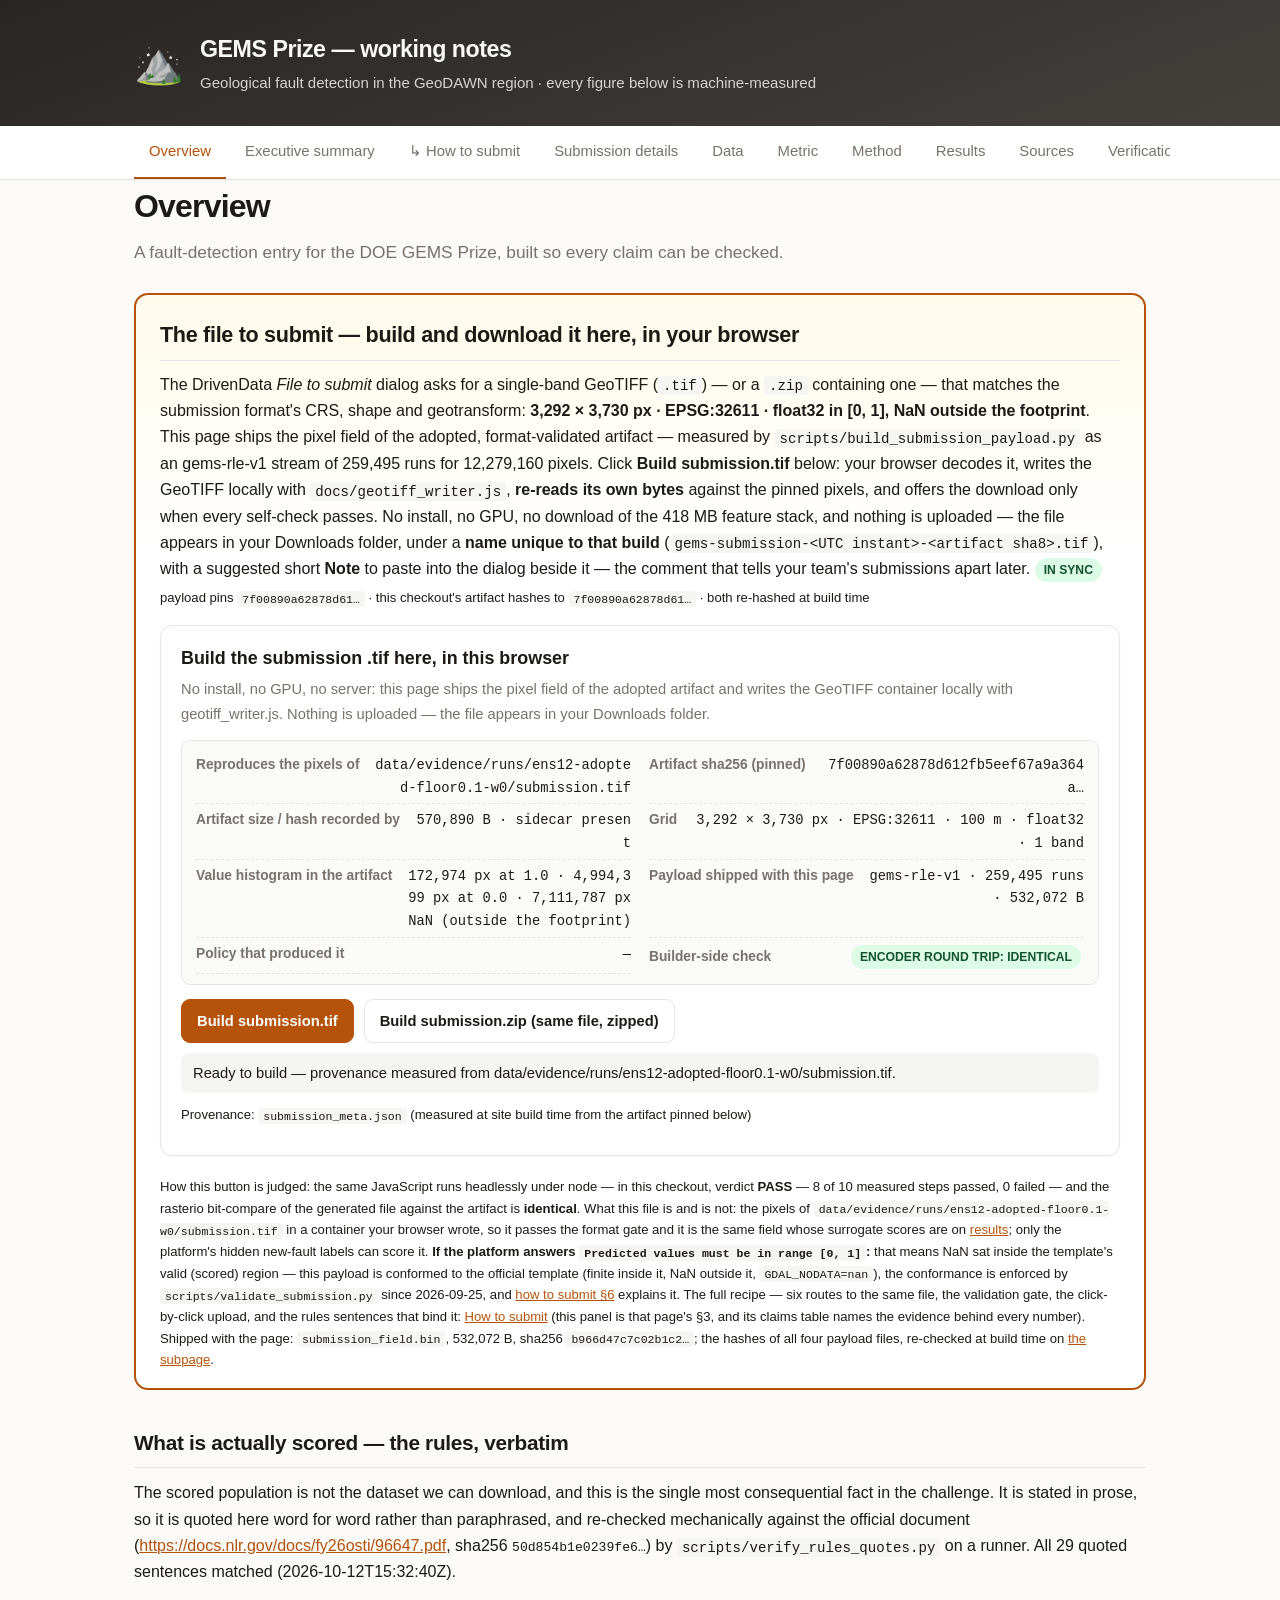
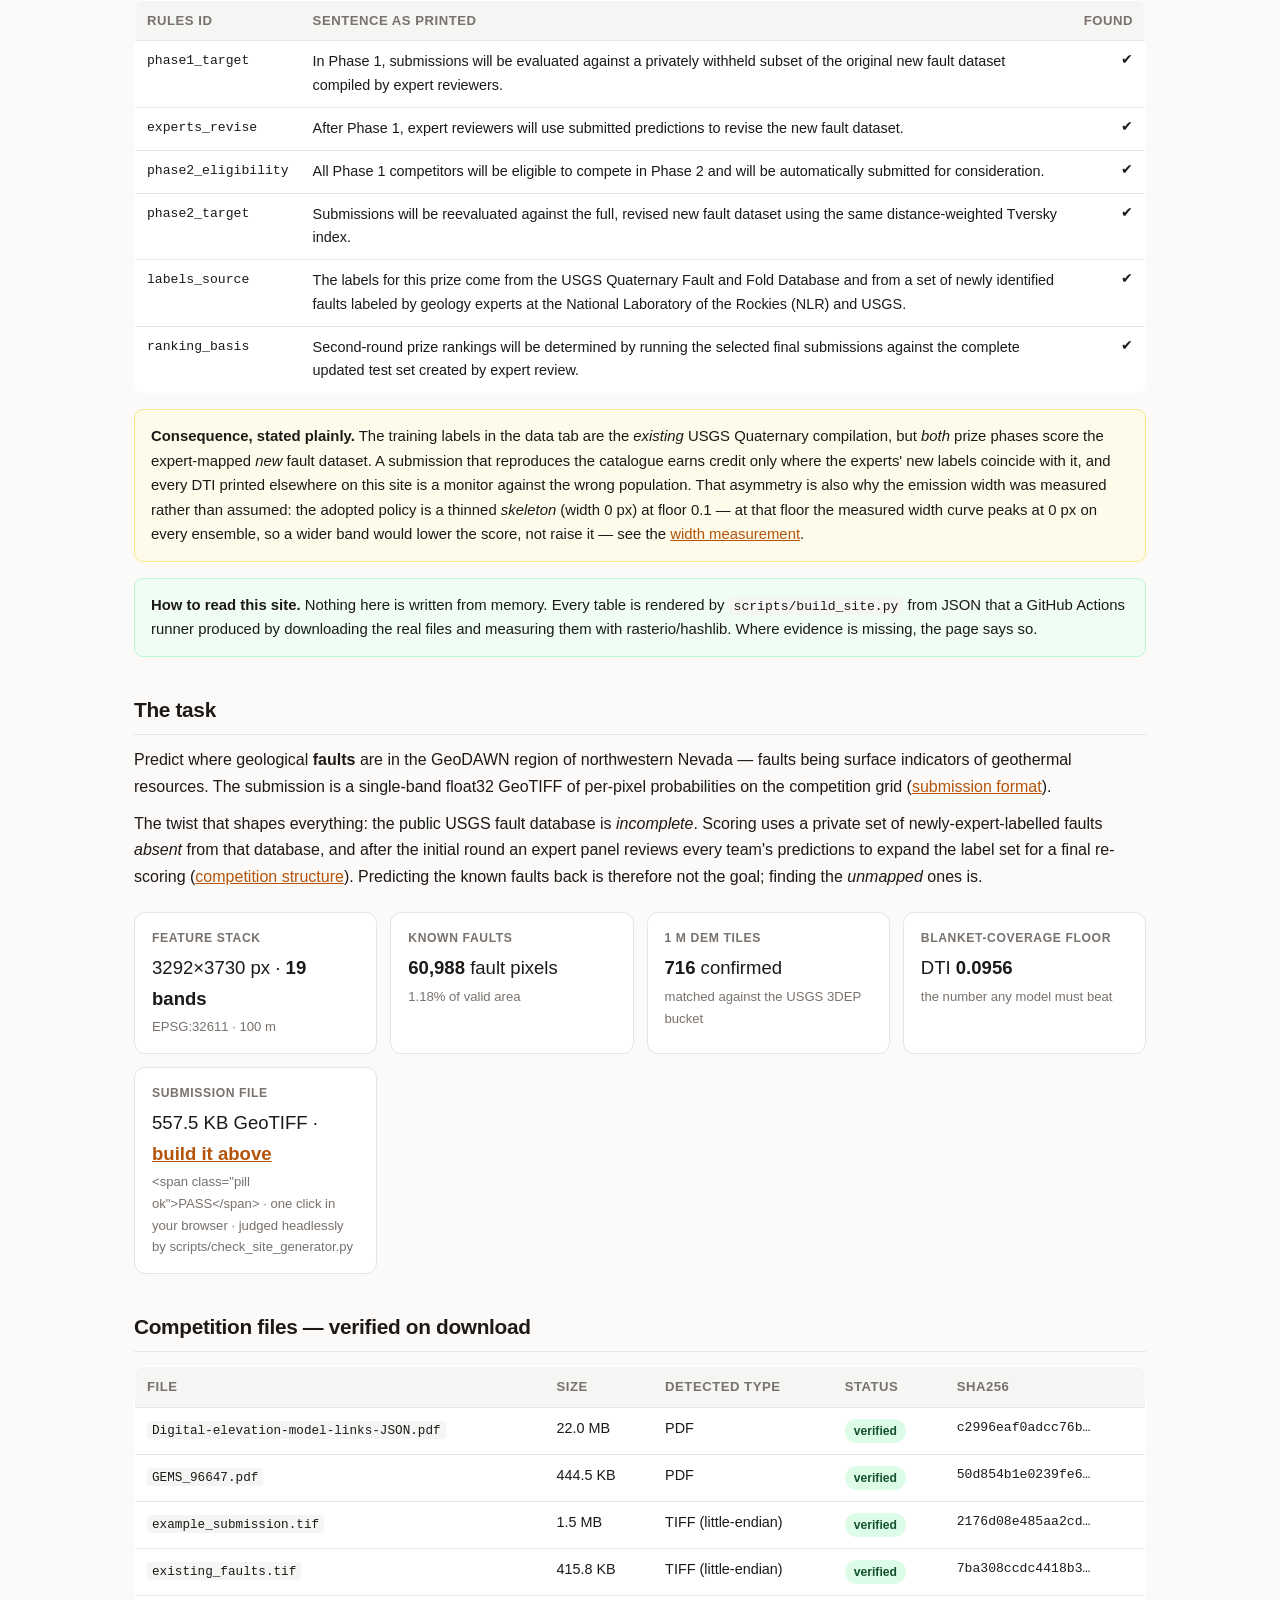
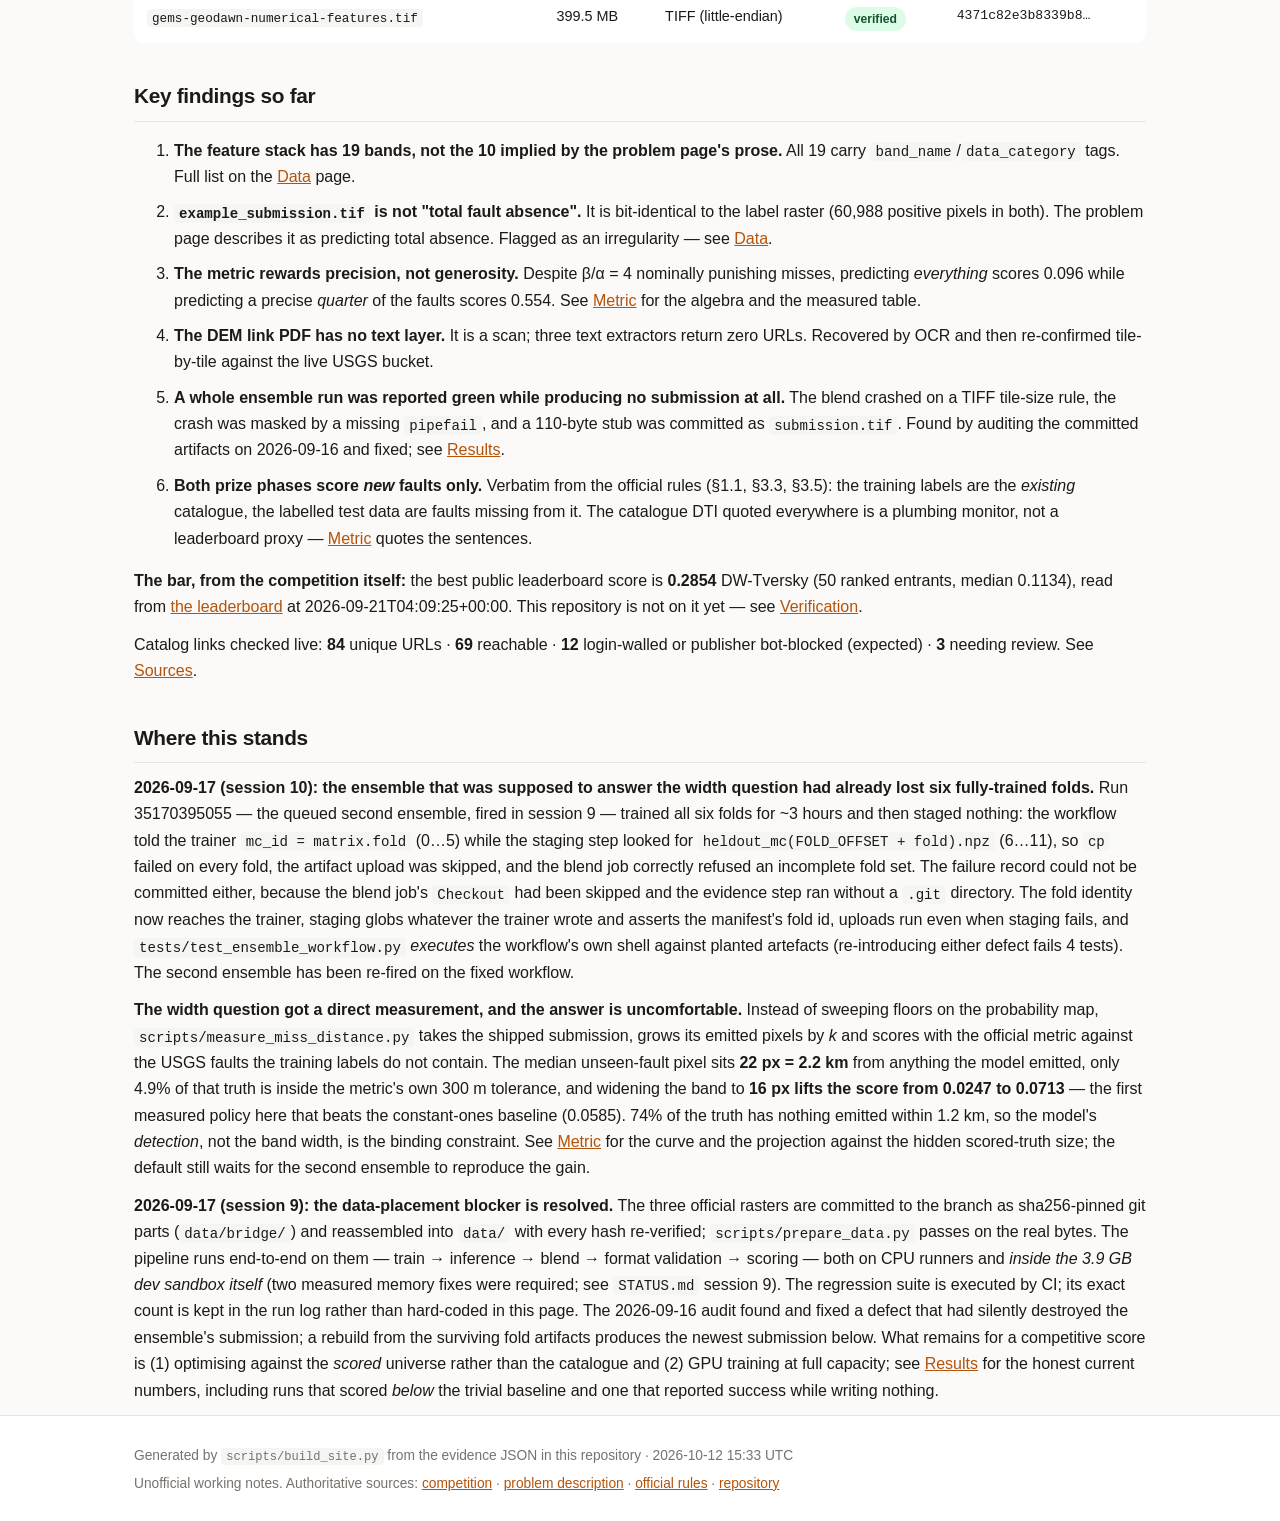
==== commit 7aa0a4ee: "verify(sources): rules quotes + catalog links re-checked [skip ci]" ====
--- a/docs/index.html
+++ b/docs/index.html
@@ -27,7 +27,7 @@
 <p class="small">How this button is judged: the same JavaScript runs headlessly under node — in this checkout, verdict <b>PASS</b> — 8 of 10 measured steps passed, 0 failed — and the rasterio bit-compare of the generated file against the artifact is <b>identical</b>. What this file is and is not: the pixels of <code>data/evidence/runs/ens12-adopted-floor0.1-w0/submission.tif</code> in a container your browser wrote, so it passes the format gate and it is the same field whose surrogate scores are on <a href="results.html">results</a>; only the platform's hidden new-fault labels can score it. <b>If the platform answers <code>Predicted values must be in range [0, 1]</code>:</b> that means NaN sat inside the template's valid (scored) region — this payload is conformed to the official template (finite inside it, NaN outside it, <code>GDAL_NODATA=nan</code>), the conformance is enforced by <code>scripts/validate_submission.py</code> since 2026-09-25, and <a href="how_to_submit.html#rejection">how to submit §6</a> explains it. The full recipe — six routes to the same file, the validation gate, the click-by-click upload, and the rules sentences that bind it: <a href="how_to_submit.html">How to submit</a> (this panel is that page's &sect;3, and its claims table names the evidence behind every number). Shipped with the page: <code>submission_field.bin</code>, 532,072 B, sha256 <code>b966d47c7c02b1c2&hellip;</code>; the hashes of all four payload files, re-checked at build time on <a href="how_to_submit.html#generate">the subpage</a>.</p>
 </section>
 <h2>What is actually scored &mdash; the rules, verbatim</h2>
-<p>The scored population is not the dataset we can download, and this is the single most consequential fact in the challenge. It is stated in prose, so it is quoted here word for word rather than paraphrased, and re-checked mechanically against the official document (<a href="https://docs.nlr.gov/docs/fy26osti/96647.pdf">https://docs.nlr.gov/docs/fy26osti/96647.pdf</a>, sha256 <span class="mono small">50d854b1e0239fe6&hellip;</span>) by <code>scripts/verify_rules_quotes.py</code> on a runner. All 29 quoted sentences matched (2026-10-05T14:46:34Z).</p><table><thead><tr><th>rules id</th><th>sentence as printed</th><th>found</th></tr></thead><tbody><tr><td class="mono small">phase1_target</td><td>In Phase 1, submissions will be evaluated against a privately withheld subset of the original new fault dataset compiled by expert reviewers.</td><td class="num"><span class="ok">&#10004;</span></td></tr><tr><td class="mono small">experts_revise</td><td>After Phase 1, expert reviewers will use submitted predictions to revise the new fault dataset.</td><td class="num"><span class="ok">&#10004;</span></td></tr><tr><td class="mono small">phase2_eligibility</td><td>All Phase 1 competitors will be eligible to compete in Phase 2 and will be automatically submitted for consideration.</td><td class="num"><span class="ok">&#10004;</span></td></tr><tr><td class="mono small">phase2_target</td><td>Submissions will be reevaluated against the full, revised new fault dataset using the same distance-weighted Tversky index.</td><td class="num"><span class="ok">&#10004;</span></td></tr><tr><td class="mono small">labels_source</td><td>The labels for this prize come from the USGS Quaternary Fault and Fold Database and from a set of newly identified faults labeled by geology experts at the National Laboratory of the Rockies (NLR) and USGS.</td><td class="num"><span class="ok">&#10004;</span></td></tr><tr><td class="mono small">ranking_basis</td><td>Second-round prize rankings will be determined by running the selected final submissions against the complete updated test set created by expert review.</td><td class="num"><span class="ok">&#10004;</span></td></tr></tbody></table><div class="note warn"><b>Consequence, stated plainly.</b> The training labels in the data tab are the <em>existing</em> USGS Quaternary compilation, but <em>both</em> prize phases score the expert-mapped <em>new</em> fault dataset. A submission that reproduces the catalogue earns credit only where the experts' new labels coincide with it, and every DTI printed elsewhere on this site is a monitor against the wrong population. That asymmetry is also why the emission width was measured rather than assumed: the adopted policy is a thinned <em>skeleton</em> (width 0 px) at floor 0.1 &mdash; at that floor the measured width curve peaks at 0 px on every ensemble, so a wider band would lower the score, not raise it &mdash; see the <a href='metric.html#width'>width measurement</a>.</div>
+<p>The scored population is not the dataset we can download, and this is the single most consequential fact in the challenge. It is stated in prose, so it is quoted here word for word rather than paraphrased, and re-checked mechanically against the official document (<a href="https://docs.nlr.gov/docs/fy26osti/96647.pdf">https://docs.nlr.gov/docs/fy26osti/96647.pdf</a>, sha256 <span class="mono small">50d854b1e0239fe6&hellip;</span>) by <code>scripts/verify_rules_quotes.py</code> on a runner. All 29 quoted sentences matched (2026-10-12T15:32:40Z).</p><table><thead><tr><th>rules id</th><th>sentence as printed</th><th>found</th></tr></thead><tbody><tr><td class="mono small">phase1_target</td><td>In Phase 1, submissions will be evaluated against a privately withheld subset of the original new fault dataset compiled by expert reviewers.</td><td class="num"><span class="ok">&#10004;</span></td></tr><tr><td class="mono small">experts_revise</td><td>After Phase 1, expert reviewers will use submitted predictions to revise the new fault dataset.</td><td class="num"><span class="ok">&#10004;</span></td></tr><tr><td class="mono small">phase2_eligibility</td><td>All Phase 1 competitors will be eligible to compete in Phase 2 and will be automatically submitted for consideration.</td><td class="num"><span class="ok">&#10004;</span></td></tr><tr><td class="mono small">phase2_target</td><td>Submissions will be reevaluated against the full, revised new fault dataset using the same distance-weighted Tversky index.</td><td class="num"><span class="ok">&#10004;</span></td></tr><tr><td class="mono small">labels_source</td><td>The labels for this prize come from the USGS Quaternary Fault and Fold Database and from a set of newly identified faults labeled by geology experts at the National Laboratory of the Rockies (NLR) and USGS.</td><td class="num"><span class="ok">&#10004;</span></td></tr><tr><td class="mono small">ranking_basis</td><td>Second-round prize rankings will be determined by running the selected final submissions against the complete updated test set created by expert review.</td><td class="num"><span class="ok">&#10004;</span></td></tr></tbody></table><div class="note warn"><b>Consequence, stated plainly.</b> The training labels in the data tab are the <em>existing</em> USGS Quaternary compilation, but <em>both</em> prize phases score the expert-mapped <em>new</em> fault dataset. A submission that reproduces the catalogue earns credit only where the experts' new labels coincide with it, and every DTI printed elsewhere on this site is a monitor against the wrong population. That asymmetry is also why the emission width was measured rather than assumed: the adopted policy is a thinned <em>skeleton</em> (width 0 px) at floor 0.1 &mdash; at that floor the measured width curve peaks at 0 px on every ensemble, so a wider band would lower the score, not raise it &mdash; see the <a href='metric.html#width'>width measurement</a>.</div>
 <div class="note ok"><strong>How to read this site.</strong> Nothing here is written from memory. Every table is rendered by <code>scripts/build_site.py</code> from JSON that a GitHub Actions runner produced by downloading the real files and measuring them with rasterio/hashlib. Where evidence is missing, the page says so.</div>
 
 <h2>The task</h2>
@@ -71,7 +71,7 @@
       a leaderboard proxy — <a href="metric.html">Metric</a> quotes the sentences.</li>
 </ol>
 <p><b>The bar, from the competition itself:</b> the best public leaderboard score is <b>0.2854</b> DW-Tversky (50 ranked entrants, median 0.1134), read from <a href="https://www.drivendata.org/competitions/306/competition-doe-gems/leaderboard/">the leaderboard</a> at 2026-09-21T04:09:25+00:00. This repository is not on it yet — see <a href="verification.html#leaderboard">Verification</a>.</p>
-<p>Catalog links checked live: <b>84</b> unique URLs · <b>71</b> reachable · <b>12</b> login-walled or publisher bot-blocked (expected) · <b>1</b> needing review. See <a href="sources.html">Sources</a>.</p>
+<p>Catalog links checked live: <b>84</b> unique URLs · <b>69</b> reachable · <b>12</b> login-walled or publisher bot-blocked (expected) · <b>3</b> needing review. See <a href="sources.html">Sources</a>.</p>
 
 <h2>Where this stands</h2>
 <p><b>2026-09-17 (session 10): the ensemble that was supposed to answer the width question had
@@ -111,7 +111,7 @@
 
 </main>
 <footer><div class="wrap">
-  <p>Generated by <code>scripts/build_site.py</code> from the evidence JSON in this repository · 2026-10-05 14:47 UTC</p>
+  <p>Generated by <code>scripts/build_site.py</code> from the evidence JSON in this repository · 2026-10-12 15:33 UTC</p>
   <p>Unofficial working notes. Authoritative sources: <a href="https://www.drivendata.org/competitions/306/competition-doe-gems/">competition</a> ·
      <a href="https://www.drivendata.org/competitions/306/competition-doe-gems/page/967/">problem description</a> · <a href="https://docs.nlr.gov/docs/fy26osti/96647.pdf">official rules</a> ·
      <a href="https://github.com/buffedlizard55-lab/GEMSDOE">repository</a></p>
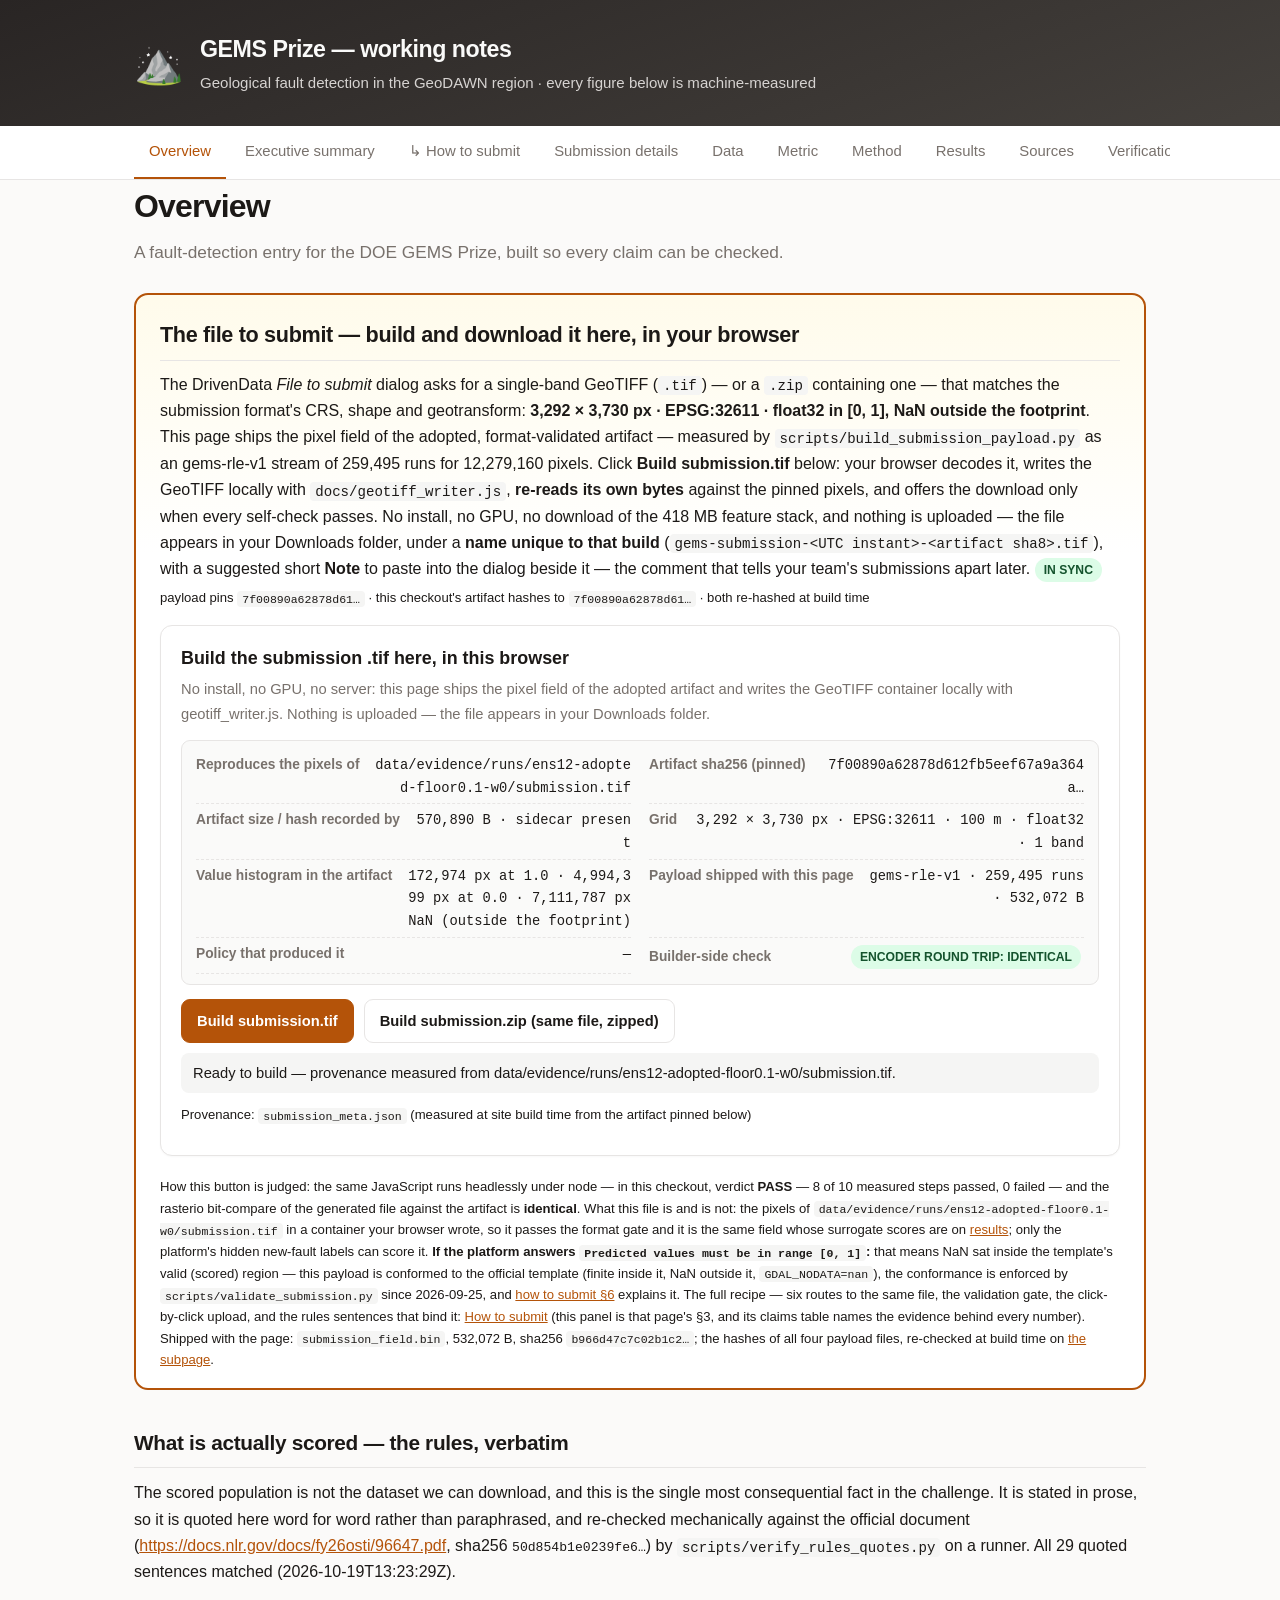
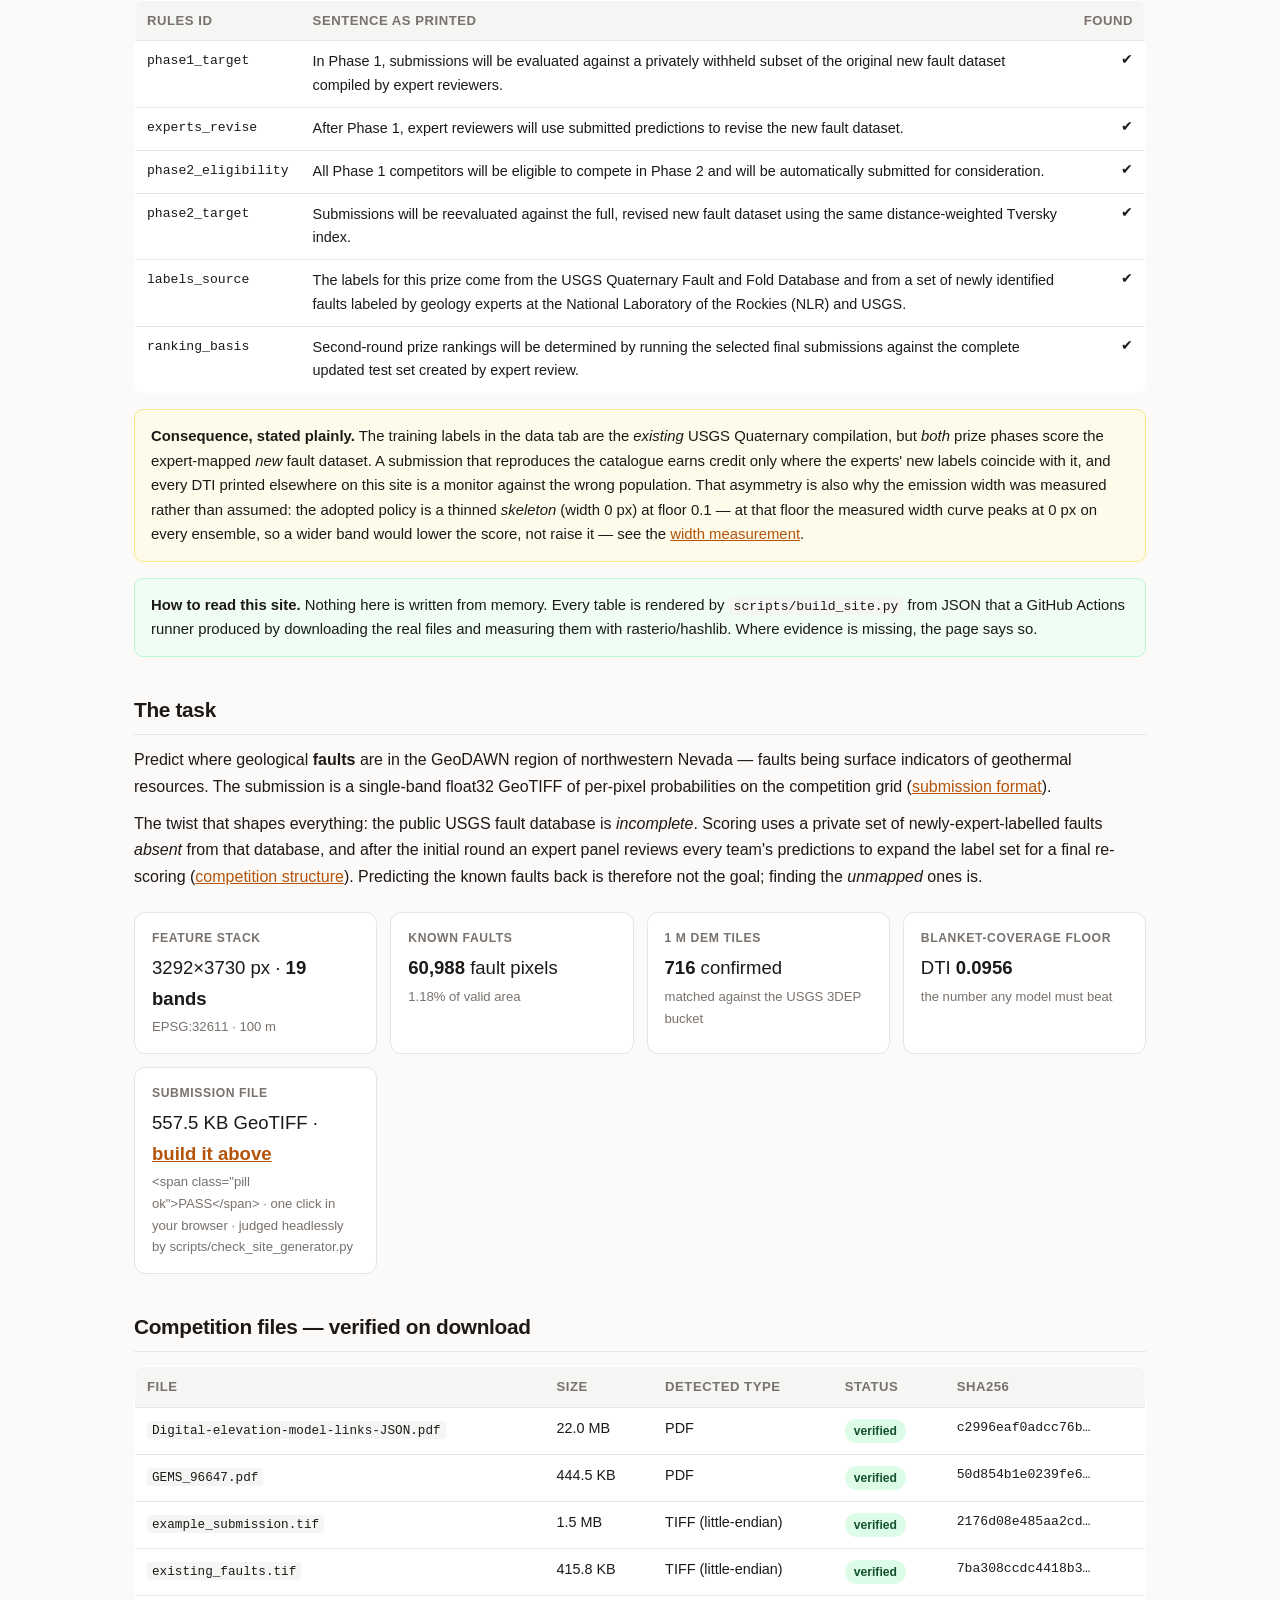
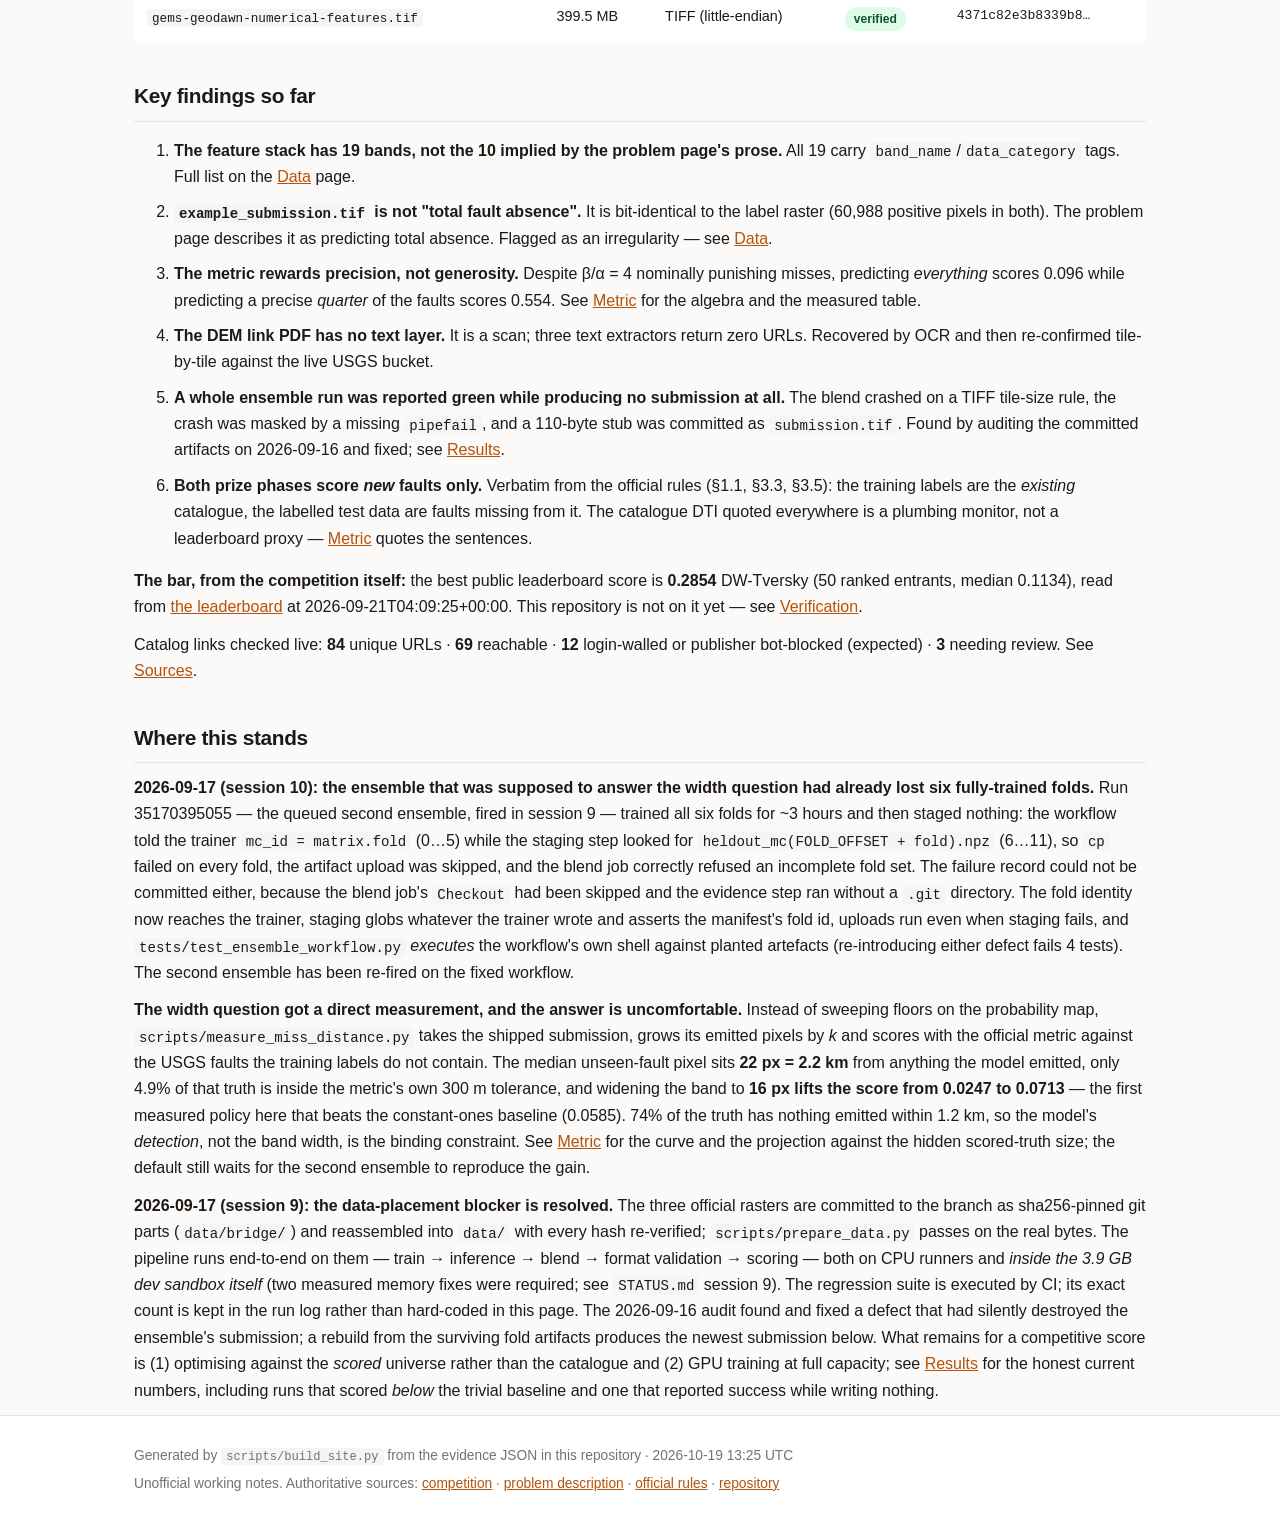
==== commit bb2e070a: "verify(sources): rules quotes + catalog links re-checked [skip ci]" ====
--- a/docs/index.html
+++ b/docs/index.html
@@ -27,7 +27,7 @@
 <p class="small">How this button is judged: the same JavaScript runs headlessly under node — in this checkout, verdict <b>PASS</b> — 8 of 10 measured steps passed, 0 failed — and the rasterio bit-compare of the generated file against the artifact is <b>identical</b>. What this file is and is not: the pixels of <code>data/evidence/runs/ens12-adopted-floor0.1-w0/submission.tif</code> in a container your browser wrote, so it passes the format gate and it is the same field whose surrogate scores are on <a href="results.html">results</a>; only the platform's hidden new-fault labels can score it. <b>If the platform answers <code>Predicted values must be in range [0, 1]</code>:</b> that means NaN sat inside the template's valid (scored) region — this payload is conformed to the official template (finite inside it, NaN outside it, <code>GDAL_NODATA=nan</code>), the conformance is enforced by <code>scripts/validate_submission.py</code> since 2026-09-25, and <a href="how_to_submit.html#rejection">how to submit §6</a> explains it. The full recipe — six routes to the same file, the validation gate, the click-by-click upload, and the rules sentences that bind it: <a href="how_to_submit.html">How to submit</a> (this panel is that page's &sect;3, and its claims table names the evidence behind every number). Shipped with the page: <code>submission_field.bin</code>, 532,072 B, sha256 <code>b966d47c7c02b1c2&hellip;</code>; the hashes of all four payload files, re-checked at build time on <a href="how_to_submit.html#generate">the subpage</a>.</p>
 </section>
 <h2>What is actually scored &mdash; the rules, verbatim</h2>
-<p>The scored population is not the dataset we can download, and this is the single most consequential fact in the challenge. It is stated in prose, so it is quoted here word for word rather than paraphrased, and re-checked mechanically against the official document (<a href="https://docs.nlr.gov/docs/fy26osti/96647.pdf">https://docs.nlr.gov/docs/fy26osti/96647.pdf</a>, sha256 <span class="mono small">50d854b1e0239fe6&hellip;</span>) by <code>scripts/verify_rules_quotes.py</code> on a runner. All 29 quoted sentences matched (2026-10-12T15:32:40Z).</p><table><thead><tr><th>rules id</th><th>sentence as printed</th><th>found</th></tr></thead><tbody><tr><td class="mono small">phase1_target</td><td>In Phase 1, submissions will be evaluated against a privately withheld subset of the original new fault dataset compiled by expert reviewers.</td><td class="num"><span class="ok">&#10004;</span></td></tr><tr><td class="mono small">experts_revise</td><td>After Phase 1, expert reviewers will use submitted predictions to revise the new fault dataset.</td><td class="num"><span class="ok">&#10004;</span></td></tr><tr><td class="mono small">phase2_eligibility</td><td>All Phase 1 competitors will be eligible to compete in Phase 2 and will be automatically submitted for consideration.</td><td class="num"><span class="ok">&#10004;</span></td></tr><tr><td class="mono small">phase2_target</td><td>Submissions will be reevaluated against the full, revised new fault dataset using the same distance-weighted Tversky index.</td><td class="num"><span class="ok">&#10004;</span></td></tr><tr><td class="mono small">labels_source</td><td>The labels for this prize come from the USGS Quaternary Fault and Fold Database and from a set of newly identified faults labeled by geology experts at the National Laboratory of the Rockies (NLR) and USGS.</td><td class="num"><span class="ok">&#10004;</span></td></tr><tr><td class="mono small">ranking_basis</td><td>Second-round prize rankings will be determined by running the selected final submissions against the complete updated test set created by expert review.</td><td class="num"><span class="ok">&#10004;</span></td></tr></tbody></table><div class="note warn"><b>Consequence, stated plainly.</b> The training labels in the data tab are the <em>existing</em> USGS Quaternary compilation, but <em>both</em> prize phases score the expert-mapped <em>new</em> fault dataset. A submission that reproduces the catalogue earns credit only where the experts' new labels coincide with it, and every DTI printed elsewhere on this site is a monitor against the wrong population. That asymmetry is also why the emission width was measured rather than assumed: the adopted policy is a thinned <em>skeleton</em> (width 0 px) at floor 0.1 &mdash; at that floor the measured width curve peaks at 0 px on every ensemble, so a wider band would lower the score, not raise it &mdash; see the <a href='metric.html#width'>width measurement</a>.</div>
+<p>The scored population is not the dataset we can download, and this is the single most consequential fact in the challenge. It is stated in prose, so it is quoted here word for word rather than paraphrased, and re-checked mechanically against the official document (<a href="https://docs.nlr.gov/docs/fy26osti/96647.pdf">https://docs.nlr.gov/docs/fy26osti/96647.pdf</a>, sha256 <span class="mono small">50d854b1e0239fe6&hellip;</span>) by <code>scripts/verify_rules_quotes.py</code> on a runner. All 29 quoted sentences matched (2026-10-19T13:23:29Z).</p><table><thead><tr><th>rules id</th><th>sentence as printed</th><th>found</th></tr></thead><tbody><tr><td class="mono small">phase1_target</td><td>In Phase 1, submissions will be evaluated against a privately withheld subset of the original new fault dataset compiled by expert reviewers.</td><td class="num"><span class="ok">&#10004;</span></td></tr><tr><td class="mono small">experts_revise</td><td>After Phase 1, expert reviewers will use submitted predictions to revise the new fault dataset.</td><td class="num"><span class="ok">&#10004;</span></td></tr><tr><td class="mono small">phase2_eligibility</td><td>All Phase 1 competitors will be eligible to compete in Phase 2 and will be automatically submitted for consideration.</td><td class="num"><span class="ok">&#10004;</span></td></tr><tr><td class="mono small">phase2_target</td><td>Submissions will be reevaluated against the full, revised new fault dataset using the same distance-weighted Tversky index.</td><td class="num"><span class="ok">&#10004;</span></td></tr><tr><td class="mono small">labels_source</td><td>The labels for this prize come from the USGS Quaternary Fault and Fold Database and from a set of newly identified faults labeled by geology experts at the National Laboratory of the Rockies (NLR) and USGS.</td><td class="num"><span class="ok">&#10004;</span></td></tr><tr><td class="mono small">ranking_basis</td><td>Second-round prize rankings will be determined by running the selected final submissions against the complete updated test set created by expert review.</td><td class="num"><span class="ok">&#10004;</span></td></tr></tbody></table><div class="note warn"><b>Consequence, stated plainly.</b> The training labels in the data tab are the <em>existing</em> USGS Quaternary compilation, but <em>both</em> prize phases score the expert-mapped <em>new</em> fault dataset. A submission that reproduces the catalogue earns credit only where the experts' new labels coincide with it, and every DTI printed elsewhere on this site is a monitor against the wrong population. That asymmetry is also why the emission width was measured rather than assumed: the adopted policy is a thinned <em>skeleton</em> (width 0 px) at floor 0.1 &mdash; at that floor the measured width curve peaks at 0 px on every ensemble, so a wider band would lower the score, not raise it &mdash; see the <a href='metric.html#width'>width measurement</a>.</div>
 <div class="note ok"><strong>How to read this site.</strong> Nothing here is written from memory. Every table is rendered by <code>scripts/build_site.py</code> from JSON that a GitHub Actions runner produced by downloading the real files and measuring them with rasterio/hashlib. Where evidence is missing, the page says so.</div>
 
 <h2>The task</h2>
@@ -111,7 +111,7 @@
 
 </main>
 <footer><div class="wrap">
-  <p>Generated by <code>scripts/build_site.py</code> from the evidence JSON in this repository · 2026-10-12 15:33 UTC</p>
+  <p>Generated by <code>scripts/build_site.py</code> from the evidence JSON in this repository · 2026-10-19 13:25 UTC</p>
   <p>Unofficial working notes. Authoritative sources: <a href="https://www.drivendata.org/competitions/306/competition-doe-gems/">competition</a> ·
      <a href="https://www.drivendata.org/competitions/306/competition-doe-gems/page/967/">problem description</a> · <a href="https://docs.nlr.gov/docs/fy26osti/96647.pdf">official rules</a> ·
      <a href="https://github.com/buffedlizard55-lab/GEMSDOE">repository</a></p>
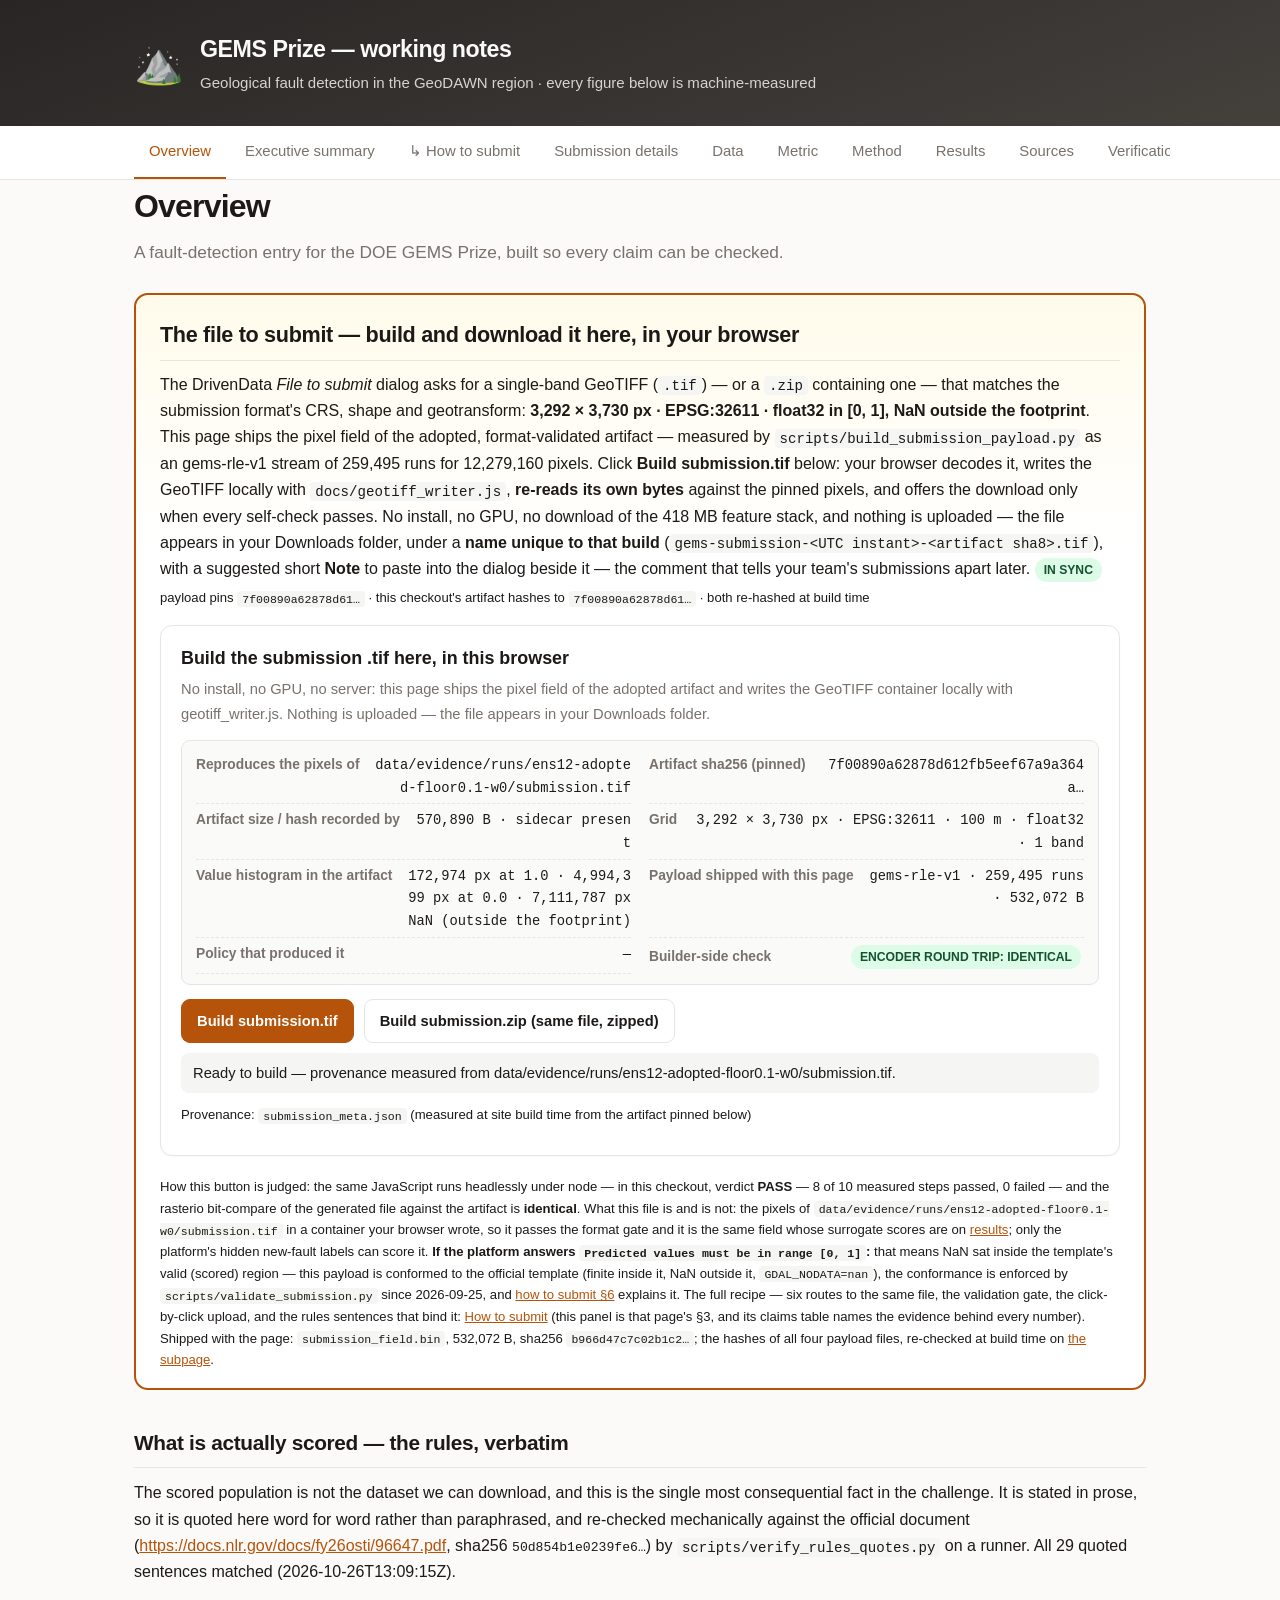
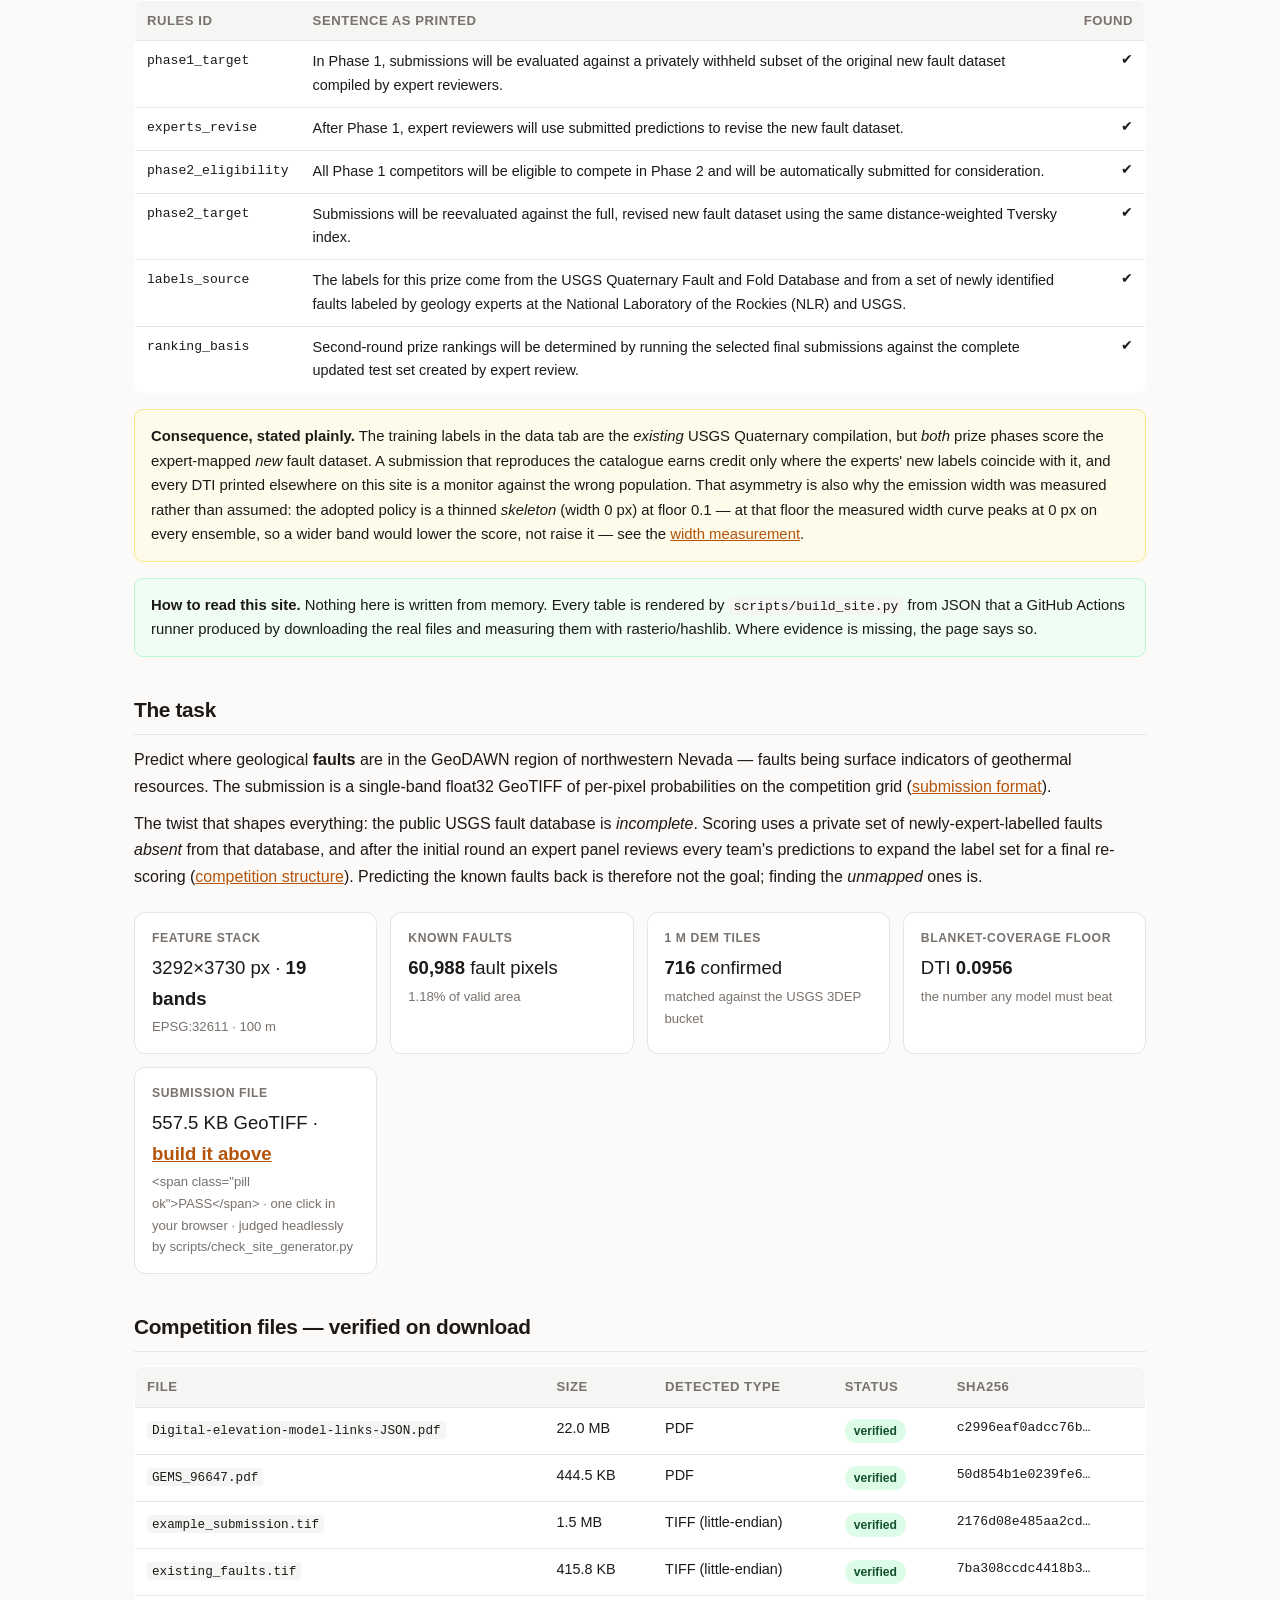
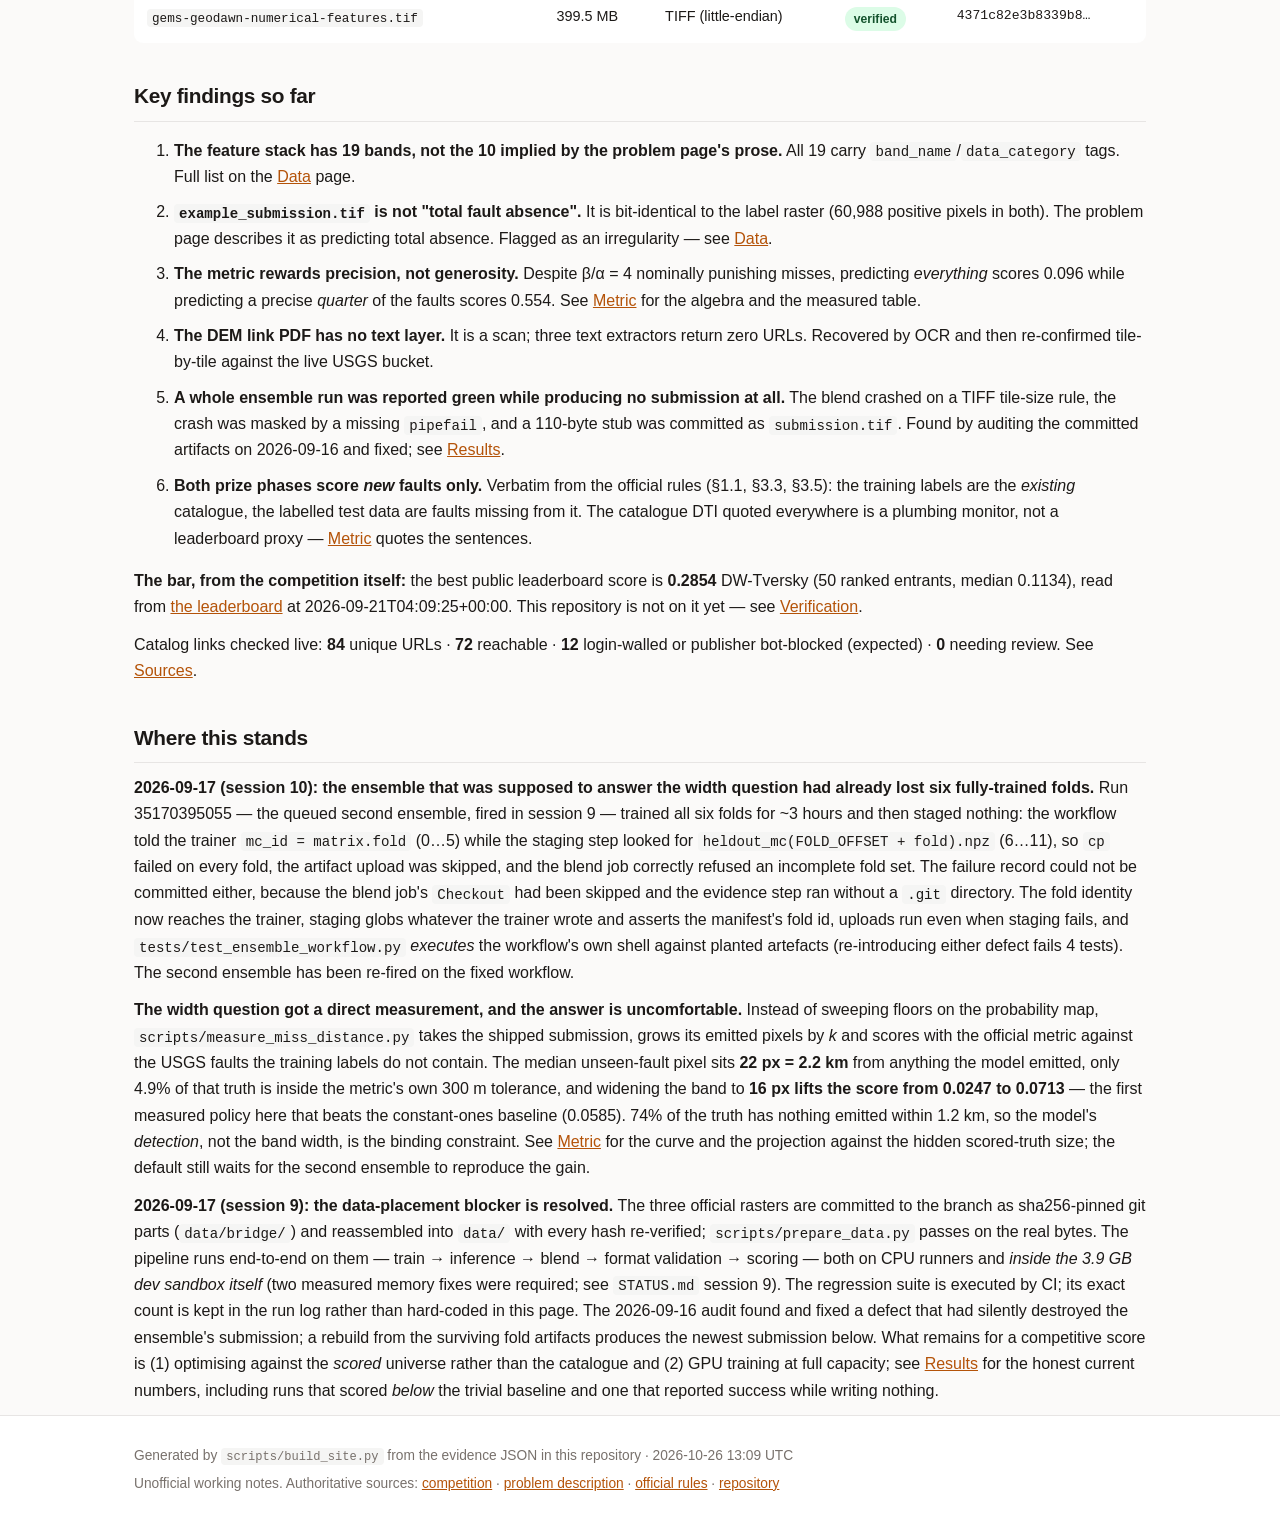
==== commit f60b6555: "verify(sources): rules quotes + catalog links re-checked [skip ci]" ====
--- a/docs/index.html
+++ b/docs/index.html
@@ -27,7 +27,7 @@
 <p class="small">How this button is judged: the same JavaScript runs headlessly under node — in this checkout, verdict <b>PASS</b> — 8 of 10 measured steps passed, 0 failed — and the rasterio bit-compare of the generated file against the artifact is <b>identical</b>. What this file is and is not: the pixels of <code>data/evidence/runs/ens12-adopted-floor0.1-w0/submission.tif</code> in a container your browser wrote, so it passes the format gate and it is the same field whose surrogate scores are on <a href="results.html">results</a>; only the platform's hidden new-fault labels can score it. <b>If the platform answers <code>Predicted values must be in range [0, 1]</code>:</b> that means NaN sat inside the template's valid (scored) region — this payload is conformed to the official template (finite inside it, NaN outside it, <code>GDAL_NODATA=nan</code>), the conformance is enforced by <code>scripts/validate_submission.py</code> since 2026-09-25, and <a href="how_to_submit.html#rejection">how to submit §6</a> explains it. The full recipe — six routes to the same file, the validation gate, the click-by-click upload, and the rules sentences that bind it: <a href="how_to_submit.html">How to submit</a> (this panel is that page's &sect;3, and its claims table names the evidence behind every number). Shipped with the page: <code>submission_field.bin</code>, 532,072 B, sha256 <code>b966d47c7c02b1c2&hellip;</code>; the hashes of all four payload files, re-checked at build time on <a href="how_to_submit.html#generate">the subpage</a>.</p>
 </section>
 <h2>What is actually scored &mdash; the rules, verbatim</h2>
-<p>The scored population is not the dataset we can download, and this is the single most consequential fact in the challenge. It is stated in prose, so it is quoted here word for word rather than paraphrased, and re-checked mechanically against the official document (<a href="https://docs.nlr.gov/docs/fy26osti/96647.pdf">https://docs.nlr.gov/docs/fy26osti/96647.pdf</a>, sha256 <span class="mono small">50d854b1e0239fe6&hellip;</span>) by <code>scripts/verify_rules_quotes.py</code> on a runner. All 29 quoted sentences matched (2026-10-19T13:23:29Z).</p><table><thead><tr><th>rules id</th><th>sentence as printed</th><th>found</th></tr></thead><tbody><tr><td class="mono small">phase1_target</td><td>In Phase 1, submissions will be evaluated against a privately withheld subset of the original new fault dataset compiled by expert reviewers.</td><td class="num"><span class="ok">&#10004;</span></td></tr><tr><td class="mono small">experts_revise</td><td>After Phase 1, expert reviewers will use submitted predictions to revise the new fault dataset.</td><td class="num"><span class="ok">&#10004;</span></td></tr><tr><td class="mono small">phase2_eligibility</td><td>All Phase 1 competitors will be eligible to compete in Phase 2 and will be automatically submitted for consideration.</td><td class="num"><span class="ok">&#10004;</span></td></tr><tr><td class="mono small">phase2_target</td><td>Submissions will be reevaluated against the full, revised new fault dataset using the same distance-weighted Tversky index.</td><td class="num"><span class="ok">&#10004;</span></td></tr><tr><td class="mono small">labels_source</td><td>The labels for this prize come from the USGS Quaternary Fault and Fold Database and from a set of newly identified faults labeled by geology experts at the National Laboratory of the Rockies (NLR) and USGS.</td><td class="num"><span class="ok">&#10004;</span></td></tr><tr><td class="mono small">ranking_basis</td><td>Second-round prize rankings will be determined by running the selected final submissions against the complete updated test set created by expert review.</td><td class="num"><span class="ok">&#10004;</span></td></tr></tbody></table><div class="note warn"><b>Consequence, stated plainly.</b> The training labels in the data tab are the <em>existing</em> USGS Quaternary compilation, but <em>both</em> prize phases score the expert-mapped <em>new</em> fault dataset. A submission that reproduces the catalogue earns credit only where the experts' new labels coincide with it, and every DTI printed elsewhere on this site is a monitor against the wrong population. That asymmetry is also why the emission width was measured rather than assumed: the adopted policy is a thinned <em>skeleton</em> (width 0 px) at floor 0.1 &mdash; at that floor the measured width curve peaks at 0 px on every ensemble, so a wider band would lower the score, not raise it &mdash; see the <a href='metric.html#width'>width measurement</a>.</div>
+<p>The scored population is not the dataset we can download, and this is the single most consequential fact in the challenge. It is stated in prose, so it is quoted here word for word rather than paraphrased, and re-checked mechanically against the official document (<a href="https://docs.nlr.gov/docs/fy26osti/96647.pdf">https://docs.nlr.gov/docs/fy26osti/96647.pdf</a>, sha256 <span class="mono small">50d854b1e0239fe6&hellip;</span>) by <code>scripts/verify_rules_quotes.py</code> on a runner. All 29 quoted sentences matched (2026-10-26T13:09:15Z).</p><table><thead><tr><th>rules id</th><th>sentence as printed</th><th>found</th></tr></thead><tbody><tr><td class="mono small">phase1_target</td><td>In Phase 1, submissions will be evaluated against a privately withheld subset of the original new fault dataset compiled by expert reviewers.</td><td class="num"><span class="ok">&#10004;</span></td></tr><tr><td class="mono small">experts_revise</td><td>After Phase 1, expert reviewers will use submitted predictions to revise the new fault dataset.</td><td class="num"><span class="ok">&#10004;</span></td></tr><tr><td class="mono small">phase2_eligibility</td><td>All Phase 1 competitors will be eligible to compete in Phase 2 and will be automatically submitted for consideration.</td><td class="num"><span class="ok">&#10004;</span></td></tr><tr><td class="mono small">phase2_target</td><td>Submissions will be reevaluated against the full, revised new fault dataset using the same distance-weighted Tversky index.</td><td class="num"><span class="ok">&#10004;</span></td></tr><tr><td class="mono small">labels_source</td><td>The labels for this prize come from the USGS Quaternary Fault and Fold Database and from a set of newly identified faults labeled by geology experts at the National Laboratory of the Rockies (NLR) and USGS.</td><td class="num"><span class="ok">&#10004;</span></td></tr><tr><td class="mono small">ranking_basis</td><td>Second-round prize rankings will be determined by running the selected final submissions against the complete updated test set created by expert review.</td><td class="num"><span class="ok">&#10004;</span></td></tr></tbody></table><div class="note warn"><b>Consequence, stated plainly.</b> The training labels in the data tab are the <em>existing</em> USGS Quaternary compilation, but <em>both</em> prize phases score the expert-mapped <em>new</em> fault dataset. A submission that reproduces the catalogue earns credit only where the experts' new labels coincide with it, and every DTI printed elsewhere on this site is a monitor against the wrong population. That asymmetry is also why the emission width was measured rather than assumed: the adopted policy is a thinned <em>skeleton</em> (width 0 px) at floor 0.1 &mdash; at that floor the measured width curve peaks at 0 px on every ensemble, so a wider band would lower the score, not raise it &mdash; see the <a href='metric.html#width'>width measurement</a>.</div>
 <div class="note ok"><strong>How to read this site.</strong> Nothing here is written from memory. Every table is rendered by <code>scripts/build_site.py</code> from JSON that a GitHub Actions runner produced by downloading the real files and measuring them with rasterio/hashlib. Where evidence is missing, the page says so.</div>
 
 <h2>The task</h2>
@@ -71,7 +71,7 @@
       a leaderboard proxy — <a href="metric.html">Metric</a> quotes the sentences.</li>
 </ol>
 <p><b>The bar, from the competition itself:</b> the best public leaderboard score is <b>0.2854</b> DW-Tversky (50 ranked entrants, median 0.1134), read from <a href="https://www.drivendata.org/competitions/306/competition-doe-gems/leaderboard/">the leaderboard</a> at 2026-09-21T04:09:25+00:00. This repository is not on it yet — see <a href="verification.html#leaderboard">Verification</a>.</p>
-<p>Catalog links checked live: <b>84</b> unique URLs · <b>69</b> reachable · <b>12</b> login-walled or publisher bot-blocked (expected) · <b>3</b> needing review. See <a href="sources.html">Sources</a>.</p>
+<p>Catalog links checked live: <b>84</b> unique URLs · <b>72</b> reachable · <b>12</b> login-walled or publisher bot-blocked (expected) · <b>0</b> needing review. See <a href="sources.html">Sources</a>.</p>
 
 <h2>Where this stands</h2>
 <p><b>2026-09-17 (session 10): the ensemble that was supposed to answer the width question had
@@ -111,7 +111,7 @@
 
 </main>
 <footer><div class="wrap">
-  <p>Generated by <code>scripts/build_site.py</code> from the evidence JSON in this repository · 2026-10-19 13:25 UTC</p>
+  <p>Generated by <code>scripts/build_site.py</code> from the evidence JSON in this repository · 2026-10-26 13:09 UTC</p>
   <p>Unofficial working notes. Authoritative sources: <a href="https://www.drivendata.org/competitions/306/competition-doe-gems/">competition</a> ·
      <a href="https://www.drivendata.org/competitions/306/competition-doe-gems/page/967/">problem description</a> · <a href="https://docs.nlr.gov/docs/fy26osti/96647.pdf">official rules</a> ·
      <a href="https://github.com/buffedlizard55-lab/GEMSDOE">repository</a></p>
